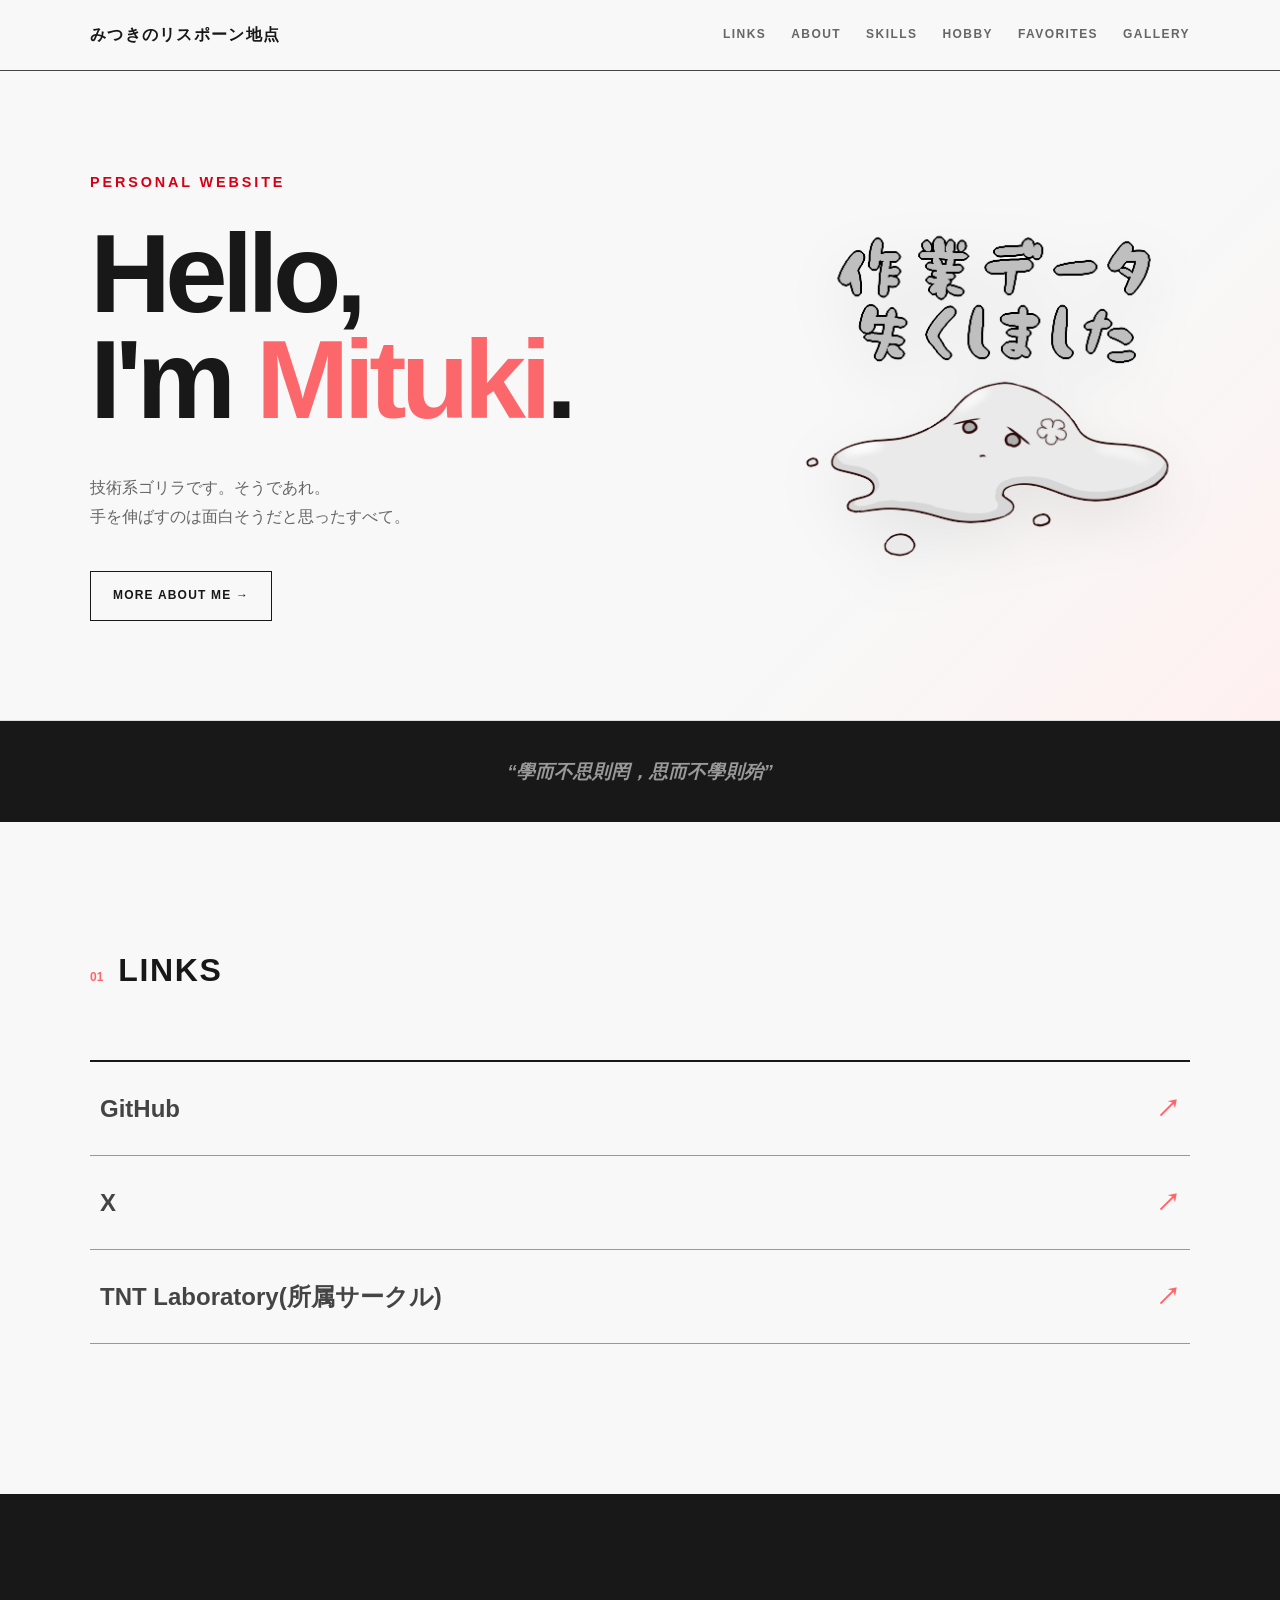
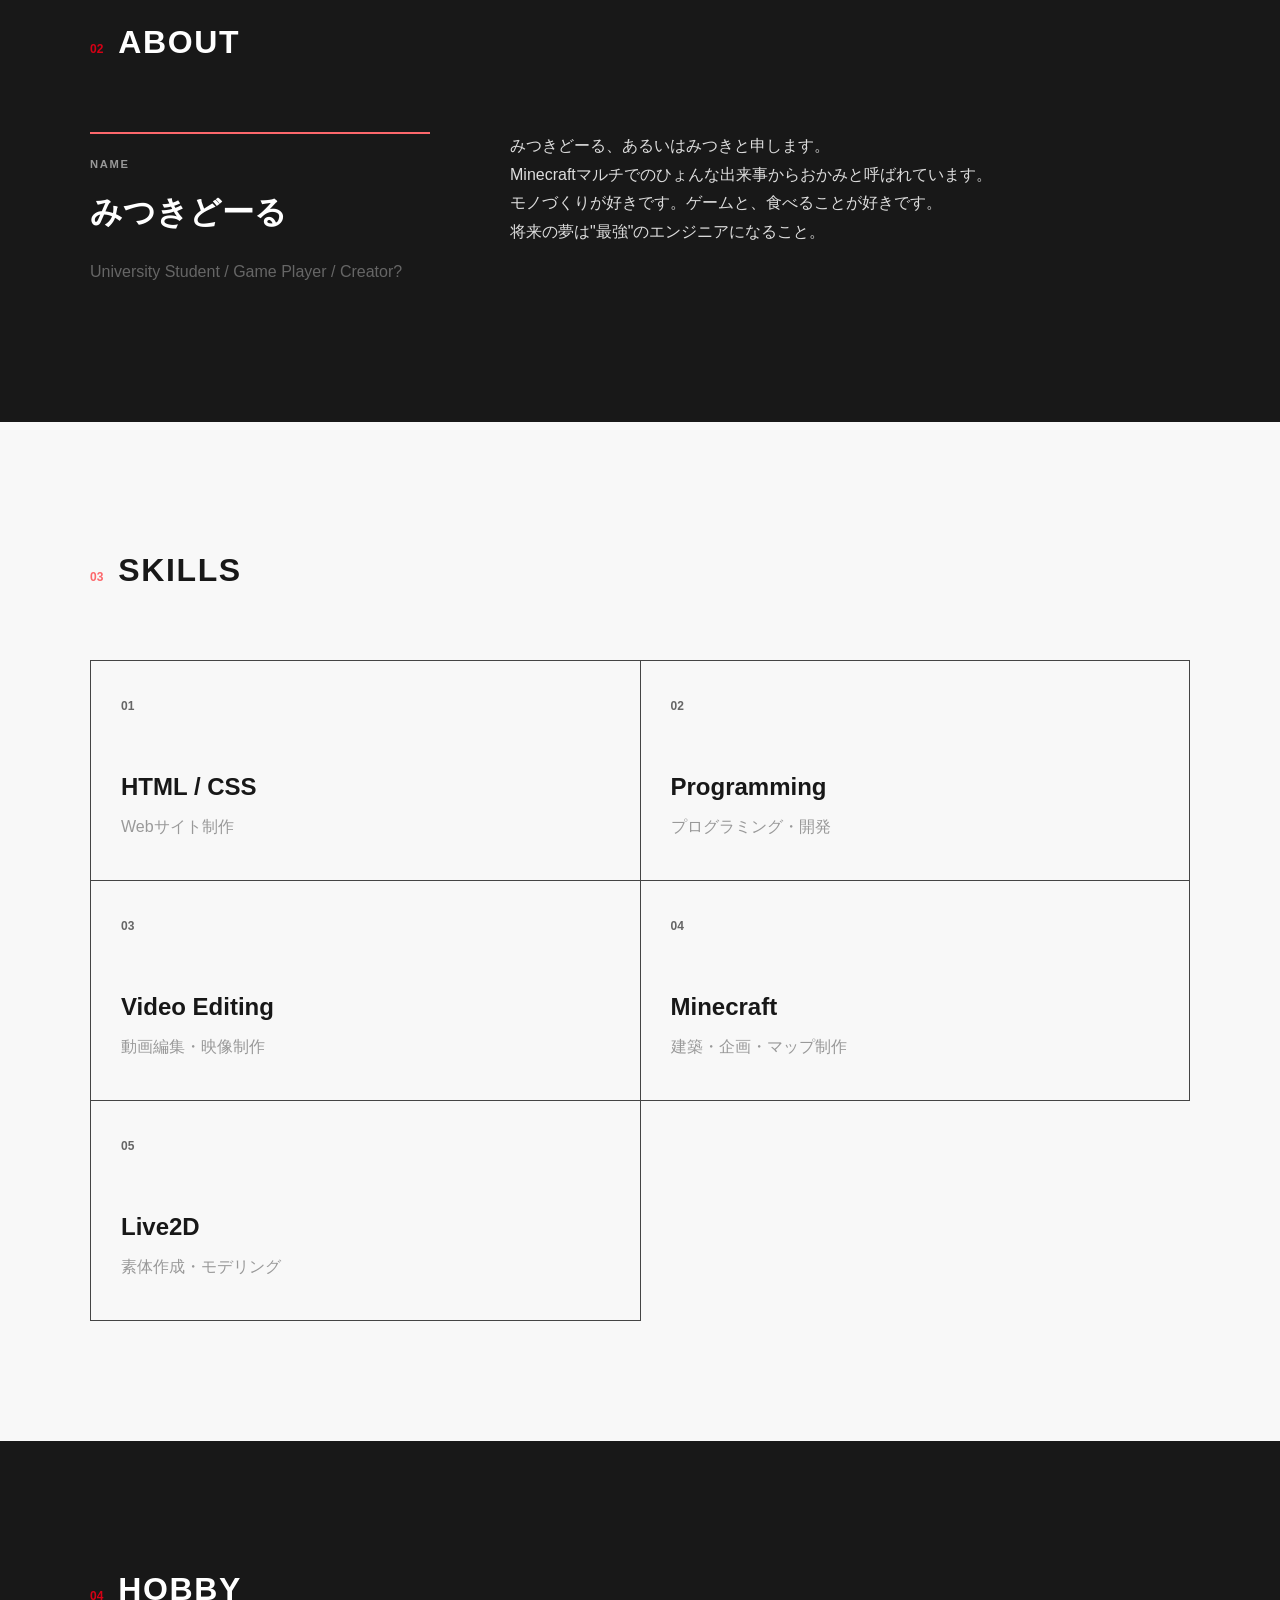
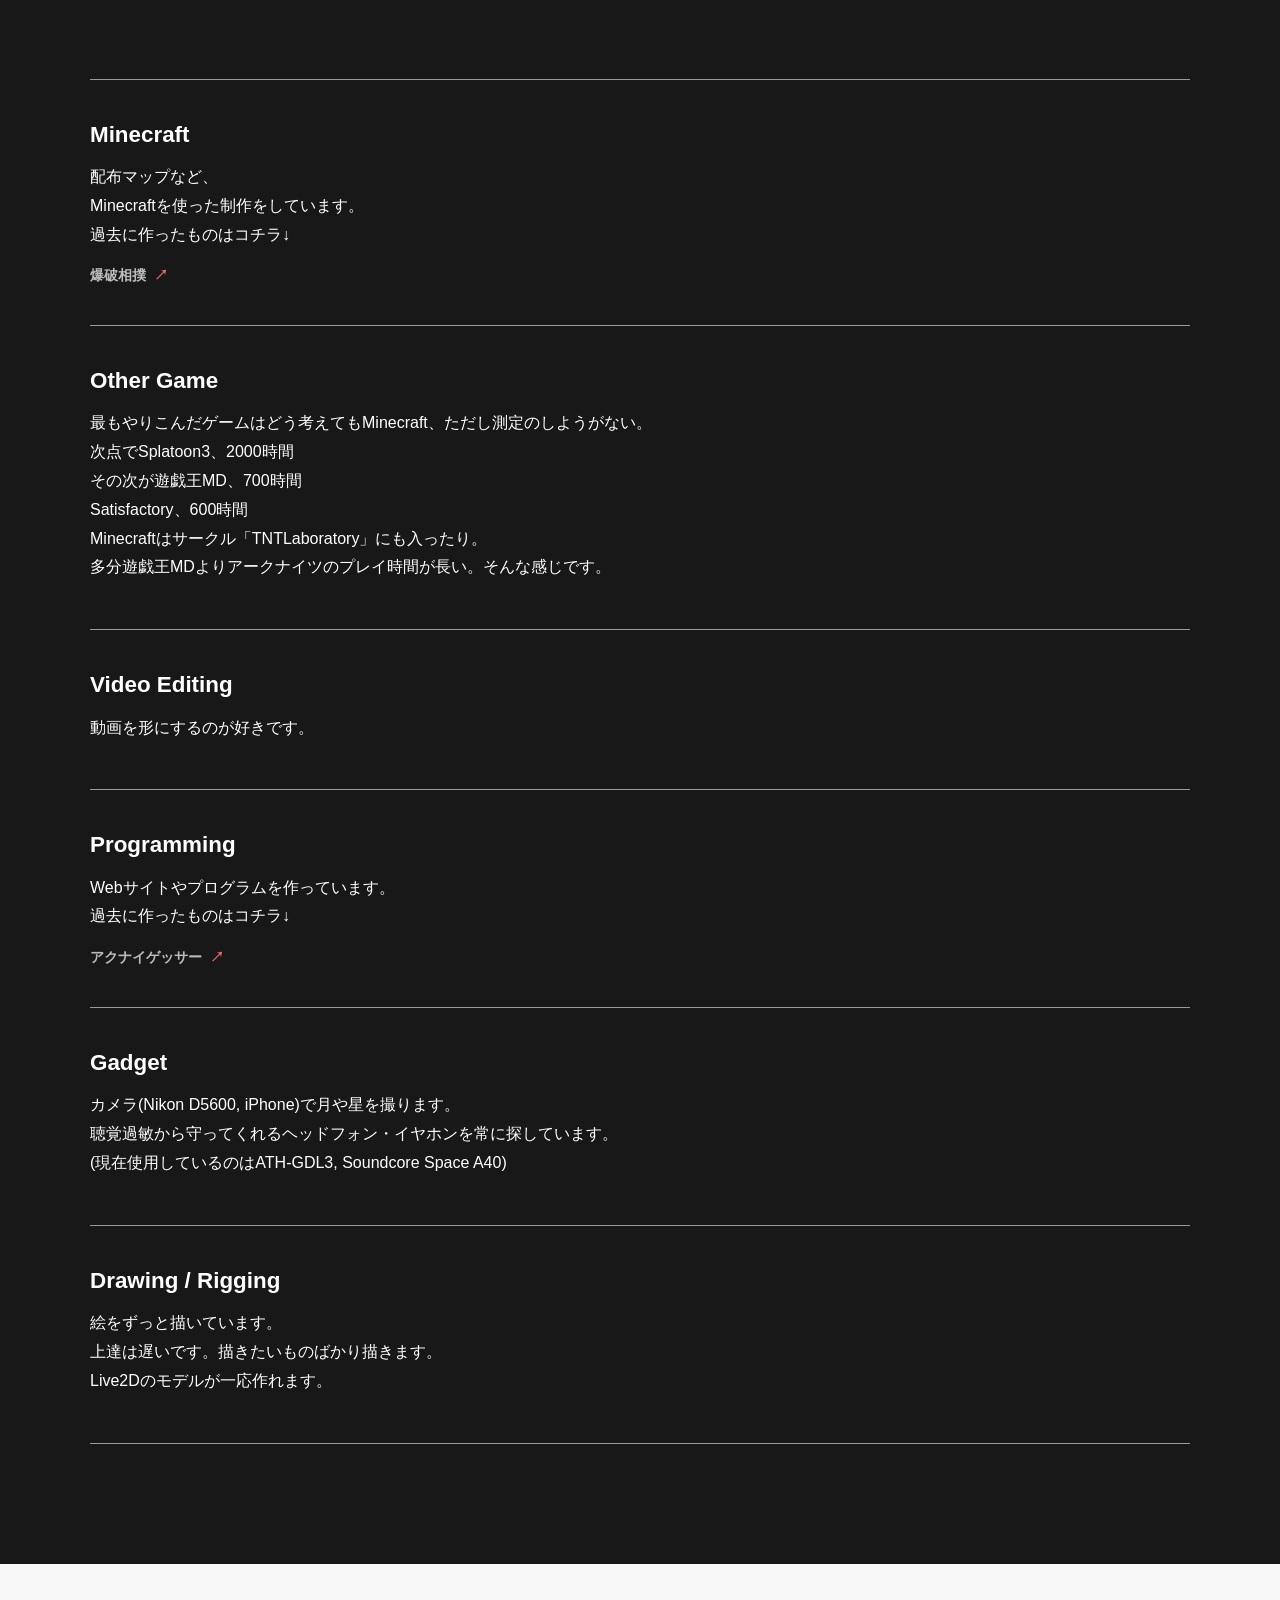
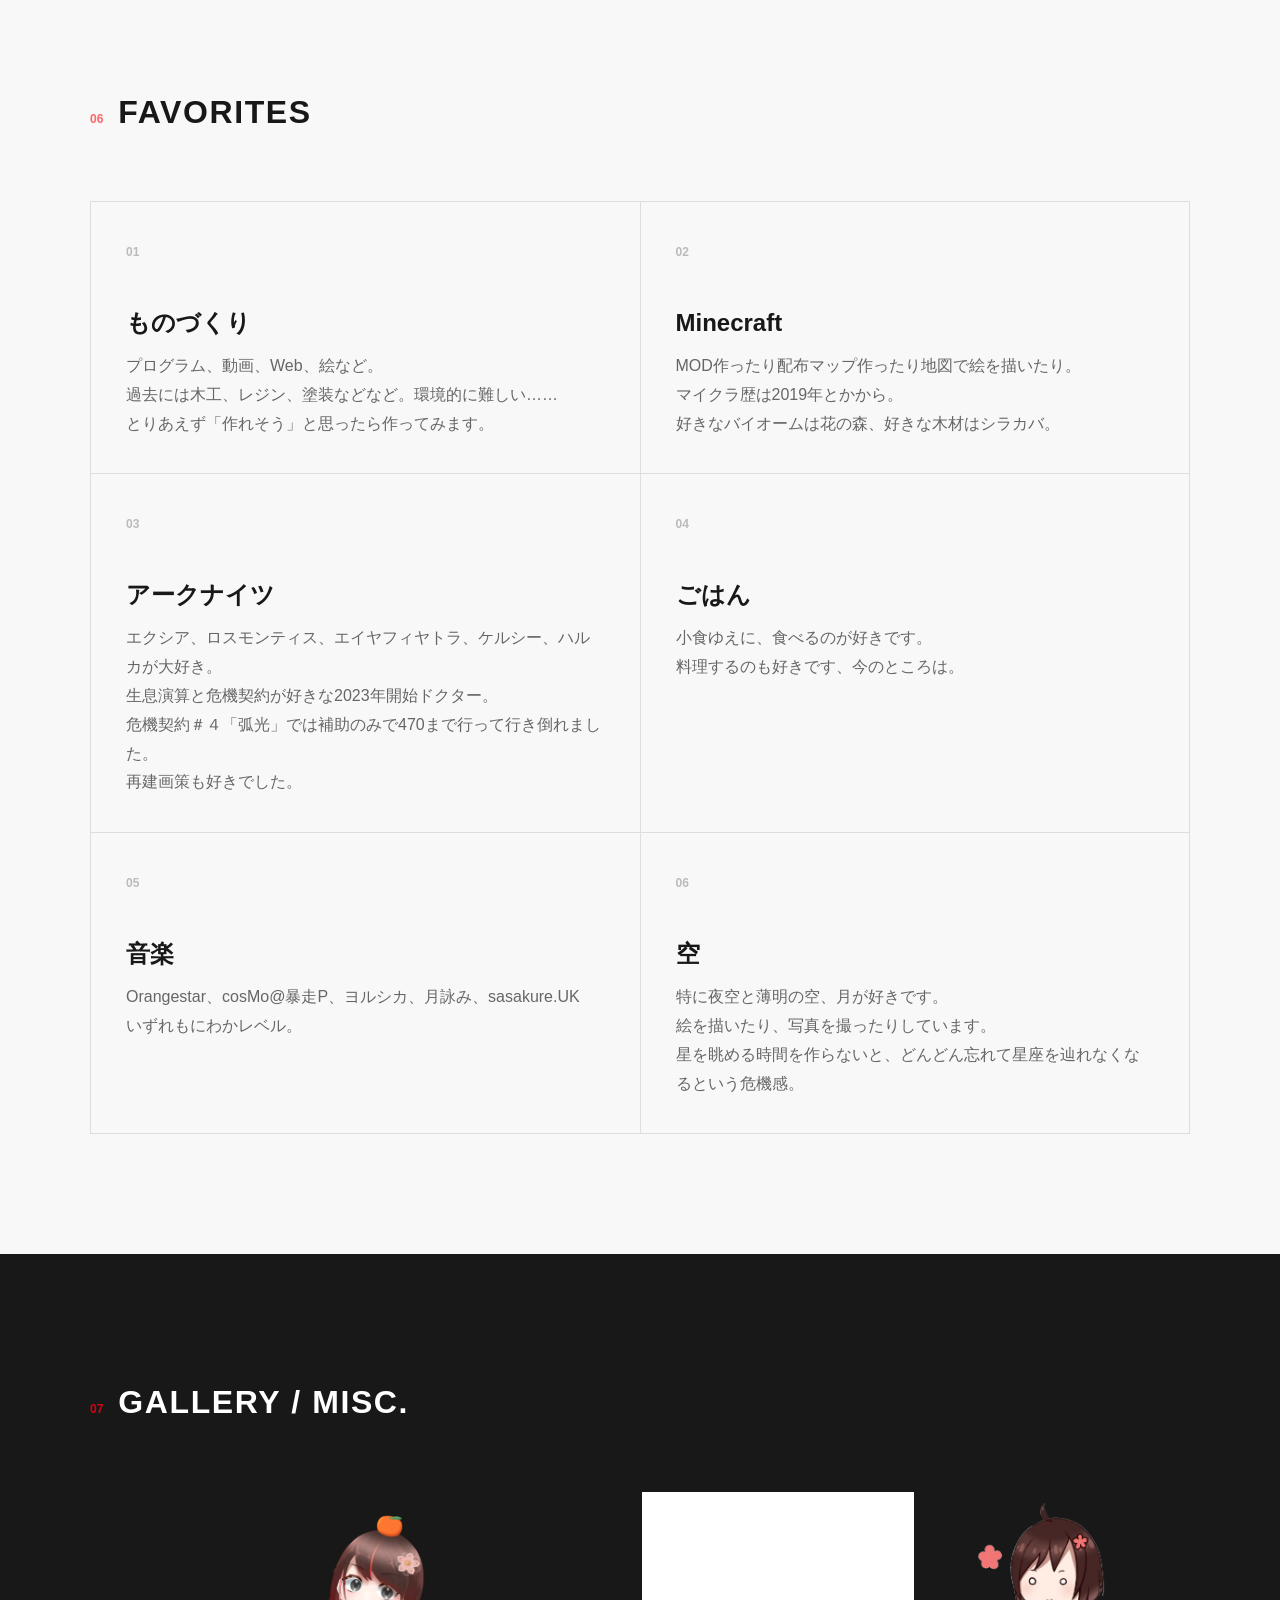
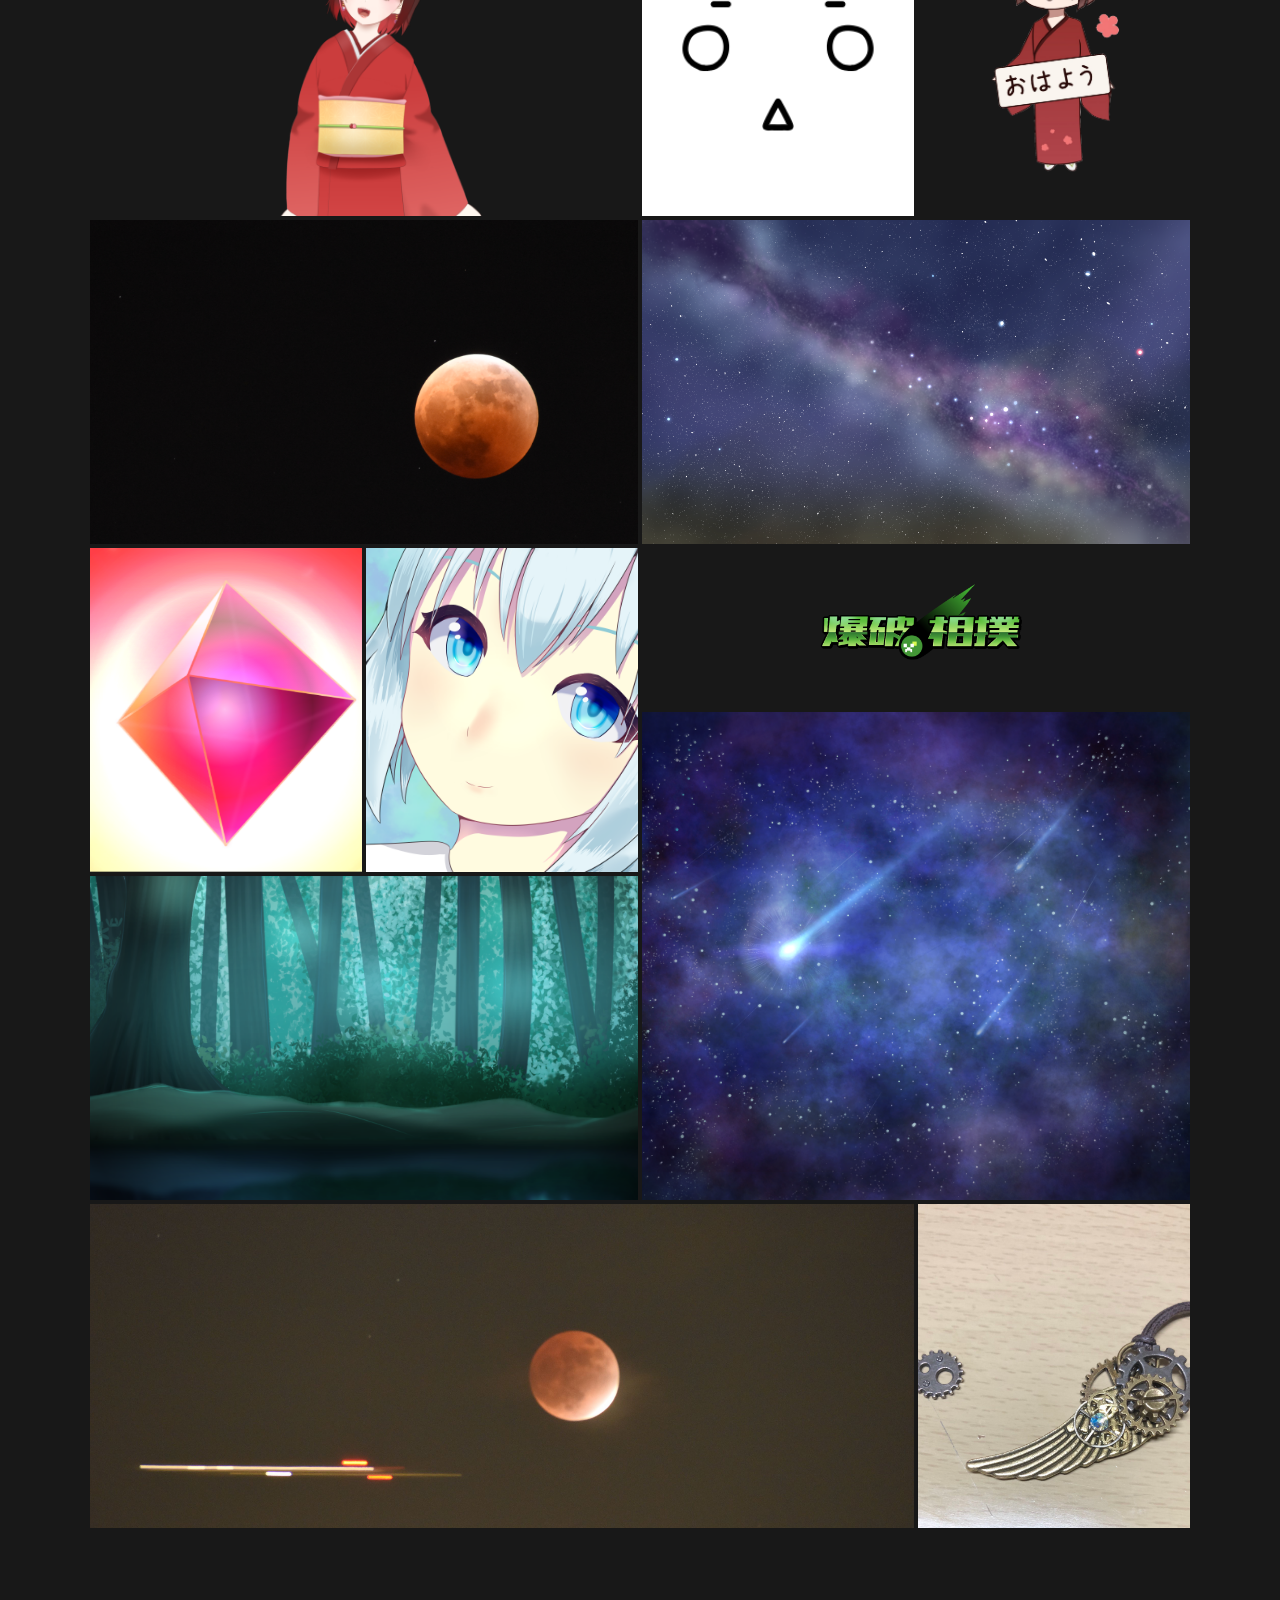
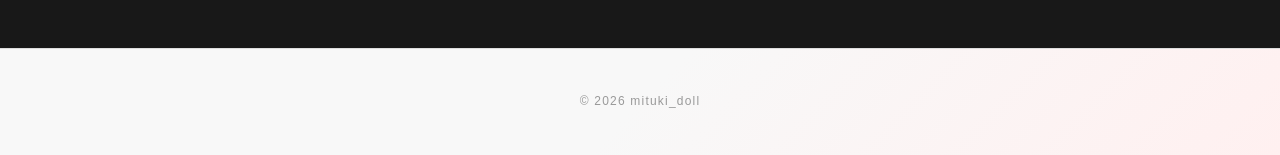
==== index.html @ bffcacd9 "學而不思則罔" ====
<!DOCTYPE html>
<html lang="ja">
<head>
    <meta charset="UTF-8">
    <meta name="viewport" content="width=device-width, initial-scale=1.0">
    <title>みつきどーる | Personal Site</title>

    <link rel="stylesheet" href="common.css">
    <script src="script.js" defer></script>
</head>

<body>

    <header class="header">
        <div class="header-inner">
            <a href="index.html" class="logo">みつきのリスポーン地点</a>

            <nav>
                <a href="#links">LINKS</a>
                <a href="#about">ABOUT</a>
                <a href="#skills">SKILLS</a>
                <a href="#hobby">HOBBY</a>
                <a href="#favorites">FAVORITES</a>
                <a href="#gallery">GALLERY</a>
                
            </nav>
        </div>
    </header>

    <main>

        <!-- Hero -->
        <section class="hero">
            <div class="hero-inner">
        
                <div class="hero-text">
                    <p class="hero-label">PERSONAL WEBSITE</p>
        
                    <h1>
                        Hello,<br>
                        I'm <span id="heroTitle">Mituki</span>.
                    </h1>
        
                    <p class="hero-description">
                        技術系ゴリラです。そうであれ。<br>
                        手を伸ばすのは面白そうだと思ったすべて。
                    </p>
        
                    <a href="#about" class="more-button">
                        MORE ABOUT ME →
                    </a>
                </div>
        
                <div class="hero-icon">
                    <img src="icon.png" alt="Mitukiのアイコン">
                </div>
        
            </div>
        </section>

        <section id="sentence" class="sentence-section dark-section">
            <div class="alice">
                <h3>“學而不思則罔，思而不學則殆”</h3>
            </div>
        </section>


        <!-- Links -->
        <section id="links" class="links-section">
            <div class="section-title">
                <span>01</span>
                <h2>LINKS</h2>
            </div>

            <div class="links">

                <a href="https://github.com/mitukidoll" class="link" target="_blank" rel="noopener noreferrer">
                    <span>GitHub</span>
                    <span>↗</span>
                </a>

                <a href="https://x.com/c_w_doll" class="link" target="_blank" rel="noopener noreferrer">
                    <span>X</span>
                    <span>↗</span>
                </a>

                <a href="https://tntlaboratory.net" class="link" target="_blank" rel="noopener noreferrer">
                    <span>TNT Laboratory(所属サークル)</span>
                    <span>↗</span>
                </a>

            </div>

        </section>
        

        <!-- About -->
        <section id="about" class="about-section dark-section">

            <div class="section-title">
                <span>02</span>
                <h2>ABOUT</h2>
            </div>

            <div class="about-grid">

                <div class="about-name">
                    <p class="small-label">NAME</p>
                    <h3>みつきどーる</h3>
                    <p>University Student / Game Player / Creator?</p>
                </div>

                <div class="about-text">
                    <p>
                        みつきどーる、あるいはみつきと申します。<br>
                        Minecraftマルチでのひょんな出来事からおかみと呼ばれています。<br>
                        モノづくりが好きです。ゲームと、食べることが好きです。<br>
                        将来の夢は"最強"のエンジニアになること。
                    </p>
                </div>

            </div>

        </section>

        <!-- Skills -->
        <section id="skills" class="skills-section section">

            <div class="section-title">
                <span>03</span>
                <h2>SKILLS</h2>
            </div>

            <div class="skill-grid">

                <div class="skill">
                    <span>01</span>
                    <h3>HTML / CSS</h3>
                    <p>Webサイト制作</p>
                </div>

                <div class="skill">
                    <span>02</span>
                    <h3>Programming</h3>
                    <p>プログラミング・開発</p>
                </div>

                <div class="skill">
                    <span>03</span>
                    <h3>Video Editing</h3>
                    <p>動画編集・映像制作</p>
                </div>

                <div class="skill">
                    <span>04</span>
                    <h3>Minecraft</h3>
                    <p>建築・企画・マップ制作</p>
                </div>

                <div class="skill">
                    <span>05</span>
                    <h3>Live2D</h3>
                    <p>素体作成・モデリング</p>
                </div>

            </div>

        </section>

        <!-- Hobby -->
        <section id="hobby" class="hobby-section dark-section">

            <div class="section-title">
                <span>04</span>
                <h2>HOBBY</h2>
            </div>

            <div class="hobby-list">

                <article class="hobby-item">
                    <div class="hobby-card">
                        <h3>Minecraft</h3>
                        <p>
                            配布マップなど、<br>
                            Minecraftを使った制作をしています。<br>
                            過去に作ったものはコチラ↓
                        </p>
                        <a href="https://github.com/mitukidoll/bombsumo" target="_blank" rel="noopener noreferrer">爆破相撲</a>
                    </div>
                </article>

                <article class="hobby-item">
                    <div class="hobby-card">
                        <h3>Other Game</h3>
                        <p>
                            最もやりこんだゲームはどう考えてもMinecraft、ただし測定のしようがない。<br>
                            次点でSplatoon3、2000時間<br>
                            その次が遊戯王MD、700時間<br>
                            Satisfactory、600時間<br>
                            Minecraftはサークル「TNTLaboratory」にも入ったり。<br>
                            多分遊戯王MDよりアークナイツのプレイ時間が長い。そんな感じです。
                        </p>
                    </div>
                </article>

                <article class="hobby-item">
                    <div class="hobby-card">
                        <h3>Video Editing</h3>
                        <p>
                            動画を形にするのが好きです。
                        </p>
                    </div>
                </article>

                <article class="hobby-item">
                    <div class="hobby-card">
                        <h3>Programming</h3>
                        <p>
                            Webサイトやプログラムを作っています。<br>
                            過去に作ったものはコチラ↓
                        </p>
                        <a href="https://mitukidoll.github.io/arknights/guesser.html" target="_blank" rel="noopener noreferrer">アクナイゲッサー</a>
                    </div>
                </article>

                <article class="hobby-item">
                    <div class="hobby-card">
                        <h3>Gadget</h3>
                        <p>
                            カメラ(Nikon D5600, iPhone)で月や星を撮ります。<br>
                            聴覚過敏から守ってくれるヘッドフォン・イヤホンを常に探しています。<br>
                            (現在使用しているのはATH-GDL3, Soundcore Space A40)<br>
                        </p>
                    </div>
                </article>

                <article class="hobby-item">
                    <div class="hobby-card">
                        <h3>Drawing / Rigging</h3>
                        <p>
                            絵をずっと描いています。<br>
                            上達は遅いです。描きたいものばかり描きます。<br>
                            Live2Dのモデルが一応作れます。<br>
                        </p>
                    </div>
                </article>

            </div>

        </section>

        <section id="favorites" class="section">
            <div class="section-inner">
                <div class="section-title">
                    <span>06</span>
                    <h2>FAVORITES</h2>
                </div>

                <div class="favorites-grid">
                    <article class="favorite-item">
                        <span class="favorite-number">01</span>
                        <h3>ものづくり</h3>
                        <p>
                            プログラム、動画、Web、絵など。<br>
                            過去には木工、レジン、塗装などなど。環境的に難しい……<br>
                            とりあえず「作れそう」と思ったら作ってみます。
                        </p>
                    </article>

                    <article class="favorite-item">
                        <span class="favorite-number">02</span>
                        <h3>Minecraft</h3>
                        <p>
                            MOD作ったり配布マップ作ったり地図で絵を描いたり。<br>
                            マイクラ歴は2019年とかから。<br>
                            好きなバイオームは花の森、好きな木材はシラカバ。
                        </p>
                    </article>

                    <article class="favorite-item">
                        <span class="favorite-number">03</span>
                        <h3>アークナイツ</h3>
                        <p>
                            エクシア、ロスモンティス、エイヤフィヤトラ、ケルシー、ハルカが大好き。<br>
                            生息演算と危機契約が好きな2023年開始ドクター。<br>
                            危機契約＃４「弧光」では補助のみで470まで行って行き倒れました。<br>
                            再建画策も好きでした。                            
                        </p>
                    </article>

                    <article class="favorite-item">
                        <span class="favorite-number">04</span>
                        <h3>ごはん</h3>
                        <p>
                            小食ゆえに、食べるのが好きです。<br>
                            料理するのも好きです、今のところは。
                        </p>
                    </article>
                    <article class="favorite-item">
                        <span class="favorite-number">05</span>
                        <h3>音楽</h3>
                        <p>
                            Orangestar、cosMo@暴走P、ヨルシカ、月詠み、sasakure.UK<br>
                            いずれもにわかレベル。
                        </p>
                    </article>
                    <article class="favorite-item">
                        <span class="favorite-number">06</span>
                        <h3>空</h3>
                        <p>
                            特に夜空と薄明の空、月が好きです。<br>
                            絵を描いたり、写真を撮ったりしています。<br>
                            星を眺める時間を作らないと、どんどん忘れて星座を辿れなくなるという危機感。
                        </p>
                    </article>
                </div>
            </div>
        </section>

<section id="gallery" class="gallery-section dark-section">
    <div class="section-inner">

        <div class="section-title">
            <span>07</span>
            <h2>GALLERY / MISC.</h2>
        </div>

        <div class="gallery-grid">
            <!-- 1 : 1-1 / 1-2 切り替え -->
            <div class="gallery-item gallery-01 gallery-transparent gallery-slideshow">
                <img src="images/1-1.png" alt="" class="gallery-slide active">
                <img src="images/1-2.png" alt="" class="gallery-slide">
                    <div class="gallery-caption">
                        <h3>おかみ</h3>
                        <p>Live2D製の我が肉体。</p>
                    </div>
            </div>

            <!-- 2 -->
            <div class="gallery-item gallery-02 gallery-transparent">
                <img src="images/2.png" alt="">
                <div class="gallery-caption">
                        <h3>ぽかみ</h3>
                        <p>かわいい顔。</p>
                </div>
            </div>

            <!-- 10 -->
            <div class="gallery-item gallery-10 gallery-transparent">
                <img src="images/10.png" alt="">
                <div class="gallery-caption">
                        <h3>おはよおかみ</h3>
                        <p>小さくてかわいいものが好き。</p>
                </div>
            </div>

            <!-- 3 -->
            <div class="gallery-item gallery-03">
                <img src="images/3.png" alt="">
                <div class="gallery-caption">
                        <h3>2022/11/8</h3>
                        <p>月蝕の写真。</p>
                </div>
            </div>


            <!-- 4 -->
            <div class="gallery-item gallery-04">
                <img src="images/4.png" alt="">
                <div class="gallery-caption">
                        <h3>宇宙1</h3>
                        <p>空を描いたシリーズその1。唯一のクリスタ使用作品。</p>
                </div>
            </div>

            <!-- 5 -->
            <div class="gallery-item gallery-05">
                <img src="images/5.png" alt="">
                <div class="gallery-caption">
                        <h3>……ミエル</h3>
                        <p>きらきらした無機物を描いてみようと思って</p>
                </div>
            </div>

            <!-- 6 -->
            <div class="gallery-item gallery-06">
                <img src="images/6.png" alt="">
                <div class="gallery-caption">
                        <h3>朝顔</h3>
                        <p>透き通るような青色を目指して</p>
                </div>
            </div>

            <!-- 7 : ロゴ -->
            <div class="gallery-item gallery-07 gallery-transparent">
                <img src="images/7.png" alt="">
                <div class="gallery-caption">
                        <h3>爆破相撲ロゴ</h3>
                        <p>配布マップのロゴ</p>
                </div>
            </div>

            <!-- 8 -->
            <div class="gallery-item gallery-08">
                <img src="images/8.png" alt="">
                <div class="gallery-caption">
                        <h3>宇宙2</h3>
                        <p>空を描いたシリーズその2</p>
                </div>
            </div>

            <!-- 9 -->
            <div class="gallery-item gallery-09">
                <img src="images/9.png" alt="">
                <div class="gallery-caption">
                        <h3>静謐</h3>
                        <p>昔課題で描いたもの。</p>
                </div>
            </div>

            <!-- 11 -->
            <div class="gallery-item gallery-11">
                <img src="images/11.png" alt="">
                <div class="gallery-caption">
                        <h3>2021/11/19</h3>
                        <p>月蝕の長時間露光に飛行機が滑り込んだもの。</p>
                </div>
            </div>

            <!-- 12 -->
            <div class="gallery-item gallery-12">
                <img src="images/12.png" alt="">
                <div class="gallery-caption">
                        <h3>羽のアクセサリー</h3>
                        <p>レジンで作ったもの。</p>
                </div>
            </div>

        </div>
    </div>
</section>


    </main>

    <footer>
        <p>© 2026 mituki_doll</p>
    </footer>

</body>
</html>
---- common.css ----
/* =========================
   Colors
========================= */
:root {
    --color-bg: #f8f8f8;
    --color-text: #181818;
    --color-white: #ffffff;

    --color-primary: #FC676B;
    --color-primary-dark: #D50015;
    --color-primary-light: #fff0f0;

    --color-gray: #666;
    --color-gray-light: #999;
    --color-gray-skylight: #bbb;

    --color-border: #ddd;
    --color-border-dark: #444;
}
/* =========================
   Base
========================= */

* {
    box-sizing: border-box;
}

html {
    scroll-behavior: smooth;
}

body {
    margin: 0;

    background: var(--color-bg);
    color: var(--color-text);

    font-family:
        -apple-system,
        BlinkMacSystemFont,
        "Segoe UI",
        "Noto Sans JP",
        sans-serif;

    line-height: 1.8;
}


/* =========================
   Header
========================= */

.header {
    position: sticky;
    top: 0;
    z-index: 100;

    background: rgba(248, 248, 248, 0.92);
    border-bottom: 1px solid var(--color-border-dark);

    backdrop-filter: blur(10px);
}

.header-inner {
    width: min(1100px, calc(100% - 40px));
    height: 70px;

    margin: 0 auto;

    display: flex;
    align-items: center;
    justify-content: space-between;
}

.logo {
    color: var(--color-text);

    font-size: 1rem;
    font-weight: 800;

    letter-spacing: 0.08em;
    text-decoration: none;
}

.logo:hover {
    color: var(--color-primary);
}

nav {
    display: flex;
    gap: 25px;
}

nav a {
    position: relative;

    color: var(--color-gray);

    font-size: 0.75rem;
    font-weight: 700;

    letter-spacing: 0.12em;
    text-decoration: none;

    transition: color 0.2s;
}

nav a::after {
    content: "";

    position: absolute;
    left: 0;
    bottom: -6px;

    width: 0;
    height: 2px;

    background: var(--color-primary);

    transition: width 0.2s;
}

nav a:hover {
    color: var(--color-primary-dark);
}

nav a:hover::after {
    width: 100%;
}
/* =========================
   Gritch
========================= */

#heroTitle {
    position: relative;
    display: inline-block;
    white-space: nowrap;
}

/* RGBグリッチ */
#heroTitle.glitch {
    animation:
        rgb-shift 0.08s steps(2, end) infinite,
        glitch-jump 0.13s steps(2, end) infinite;
}

/* 赤・緑の色ズレ */
@keyframes rgb-shift {
    0% {
        text-shadow:
            -4px 0 rgba(255, 0, 0, 0.9),
             4px 0 rgba(0, 255, 0, 0.9);
        transform: translateX(0);
    }

    25% {
        text-shadow:
             6px 0 rgba(255, 0, 0, 0.9),
            -5px 0 rgba(0, 255, 0, 0.9);
        transform: translateX(-2px);
    }

    50% {
        text-shadow:
            -7px 0 rgba(255, 0, 0, 0.9),
             3px 0 rgba(0, 255, 0, 0.9);
        transform: translateX(2px);
    }

    75% {
        text-shadow:
             3px 0 rgba(255, 0, 0, 0.9),
            -7px 0 rgba(0, 255, 0, 0.9);
        transform: translateX(-1px);
    }

    100% {
        text-shadow:
            -4px 0 rgba(255, 0, 0, 0.9),
             4px 0 rgba(0, 255, 0, 0.9);
        transform: translateX(0);
    }
}

/* 文字の横方向のズレ */
@keyframes glitch-jump {
    0% {
        clip-path: inset(0 0 0 0);
    }

    20% {
        clip-path: inset(5% 0 10% 0);
    }

    40% {
        clip-path: inset(0 0 5% 0);
    }

    60% {
        clip-path: inset(8% 0 4% 0);
    }

    80% {
        clip-path: inset(3% 0 8% 0);
    }

    100% {
        clip-path: inset(0 0 0 0);
    }
}
/* =========================
   Hero
========================= */

.hero {
    min-height: 650px;

    display: flex;
    align-items: center;

    border-bottom: 1px solid var(--color-border);
    background:
        linear-gradient(
            135deg,
            var(--color-bg) 0%,
            var(--color-bg) 70%,
            var(--color-primary-light) 100%
        );
}

.hero-inner {
    width: min(1100px, calc(100% - 40px));
    margin: 0 auto;

    display: grid;
    grid-template-columns: minmax(0, 1.25fr) minmax(320px, 0.75fr);
    gap: 50px;

    align-items: center;
}

.hero-text {
    min-width: 0;
}

.hero-label {
    margin: 0 0 25px;

    color: var(--color-primary-dark);

    font-size: 0.9rem;
    font-weight: 800;

    letter-spacing: 0.2em;
}

.hero h1 {
    margin: 0;

    font-size: clamp(3.5rem, 9vw, 7rem);
    line-height: 0.95;
    letter-spacing: -0.05em;
}

.hero h1 span {
    color: var(--color-primary);
}

.hero h2 {
    margin: 15px 0 0;

    color: var(--color-gray);

    font-size: 1.4rem;
    font-weight: 500;

    letter-spacing: 0.08em;
}

.hero-description {
    margin: 40px 0;

    color: var(--color-gray);

    font-size: 1rem;
}

.more-button {
    display: inline-block;

    padding: 13px 22px;

    border: 1px solid var(--color-text);

    color: var(--color-text);

    font-size: 0.75rem;
    font-weight: 800;

    letter-spacing: 0.1em;
    text-decoration: none;

    transition:
        background 0.2s,
        color 0.2s,
        border-color 0.2s;
}

.more-button:hover {
    background: var(--color-primary);
    border-color: var(--color-primary);
    color: var(--color-white);
}

/* =========================
   Hero Icon
========================= */

.hero-icon {
    display: flex;
    align-items: center;
    justify-content: center;

    min-width: 0;
}

.hero-icon img {
    display: block;

    width: min(100%, 480px);
    height: auto;

    object-fit: contain;

    /* ほんの少しだけアクセント */
    filter: drop-shadow(0 20px 30px rgba(0, 0, 0, 0.08));
}


/* =========================
   Hero Mobile
========================= */

@media (max-width: 700px) {

    .hero {
        min-height: auto;

        padding: 80px 0;
    }

    .hero-inner {
        grid-template-columns: 1fr;
        gap: 60px;
    }

    .hero h1 {
        font-size: 4rem;
    }

    .hero-icon {
        order: -1;
    }

    .hero-icon img {
        width: min(70vw, 320px);
    }

}

/* =========================
   Section
========================= */

.section {
    width: min(1100px, calc(100% - 40px));

    margin: 0 auto;
    padding: 120px 0;
}

.section-title {
    display: flex;
    align-items: baseline;
    gap: 15px;

    margin-bottom: 60px;
}

.section-title span {
    color: var(--color-primary);

    font-size: 0.75rem;
    font-weight: 800;
}

.section-title h2 {
    margin: 0;

    font-size: 2rem;
    letter-spacing: 0.05em;
}

.dark-section {
    padding:
        120px
        max(20px, calc((100% - 1100px) / 2));

    background: var(--color-text);
    color: var(--color-white);
}

.dark-section .section-title span {
    color: var(--color-primary-dark);
}

.dark-section .section-title h2 {
    color: var(--color-white);
}

/* =========================
   sentence
========================= */
.sentence-section{
    padding: 15px max(20px, calc((100% - 1100px) / 2));
}


.alice{
    align-items: center;
}

.alice h2{
    text-align: center;
    color: var(--color-gray);
    font-style: italic;
}

.alice h3{
    text-align: center;
    color: var(--color-gray-light);
    font-style: italic;
}

/* =========================
   About
========================= */

.about-grid {
    display: grid;
    grid-template-columns: minmax(0, 1fr) minmax(0, 2fr);
    gap: 80px;
}

.about-name {
    border-top: 2px solid var(--color-primary);
    padding-top: 20px;
}

.small-label {
    margin: 0;

    color: var(--color-gray-light);

    font-size: 0.7rem;
    font-weight: 800;
    letter-spacing: 0.15em;
}

.about-name h3 {
    margin: 10px 0 0;

    font-size: 2rem;
}

.about-name p:last-child {
    color: var(--color-gray);
}

.about-text {
    color: var(--color-border);
}

.about-text p {
    margin-top: 0;
    margin-bottom: 25px;
}


/* =========================
   Skills
========================= */

.skill-grid {
    display: grid;

    grid-template-columns:
        minmax(0, 1fr)
        minmax(0, 1fr);

    width: 100%;

    border-top: 1px solid var(--color-border-dark);
    border-left: 1px solid var(--color-border-dark);
}

.skill {
    min-width: 0;
    min-height: 220px;

    padding: 30px;

    border-right: 1px solid var(--color-border-dark);
    border-bottom: 1px solid var(--color-border-dark);

    overflow-wrap: break-word;

    transition:
        background 0.2s,
        border-color 0.2s;
}

.skill:hover {
    background: var(--color-primary-light);
    border-color: var(--color-primary);
}

.skill span {
    color: var(--color-gray);

    font-size: 0.75rem;
    font-weight: 700;
}

.skill h3 {
    margin: 45px 0 5px;

    font-size: 1.5rem;
}

.skill p {
    margin: 0;

    color: var(--color-gray-light);
}


/* =========================
   Hobby
========================= */

.hobby-list {
    border-top: 1px solid var(--color-gray-light);
}

.hobby-item {
    display: grid;
    grid-template-columns: minmax(0, 1fr);
    gap: 30px;

    padding: 35px 0;

    border-bottom: 1px solid var(--color-gray-light);
}


.hobby-item h3 {
    margin: 0 0 8px;

    font-size: 1.4rem;
}

.hobby-item p {
    margin: 0 0 12px;

    color: var(--color-white);
}


/* =========================
   Hobby / Work Links
========================= */

.hobby-item a {
    position: relative;

    display: inline-flex;
    align-items: center;
    gap: 8px;

    color: var(--color-gray-skylight);

    font-size: 0.9rem;
    font-weight: 700;

    text-decoration: none;
}

.hobby-item a::after {
    content: "↗";

    color: var(--color-primary);

    font-size: 0.9rem;

    transition: transform 0.2s;
}

.hobby-item a:hover {
    color: var(--color-primary);
}

.hobby-item a:hover::after {
    transform: translate(3px, -3px);
}

/* =========================
   favorite
========================= */
.favorites-grid {
    display: grid;
    grid-template-columns: repeat(2, minmax(0, 1fr));
    border-top: 1px solid var(--color-border);
    border-left: 1px solid var(--color-border);
}

.favorite-item {
    min-width: 0;
    padding: 35px;
    border-right: 1px solid var(--color-border);
    border-bottom: 1px solid var(--color-border);

    transition:
        background 0.2s,
        border-color 0.2s;
}

.favorite-item:hover {
    background: var(--color-primary-light);
    border-color: var(--color-primary);
}

.favorite-number {
    color: var(--color-gray-skylight);
    font-size: 0.75rem;
    font-weight: 800;
}

.favorite-item h3 {
    margin: 35px 0 8px;
    font-size: 1.5rem;
}

.favorite-item p {
    margin: 0;
    color: var(--color-gray);
}
/* =========================
   gallery
========================= */

.gallery-grid {
    display: grid;

    grid-template-columns:
        repeat(4, minmax(0, 1fr));

    grid-auto-rows: 160px;

    gap: 4px;
}


/* =========================
   Gallery Item
========================= */

.gallery-item {
    position: relative;

    min-width: 0;
    min-height: 0;

    overflow: hidden;

    display: flex;
    align-items: center;
    justify-content: center;

    background: #222;
}

.gallery-caption {
    position: absolute;
    left: 0;
    right: 0;
    bottom: 0;

    min-height: 30%;
    padding: 20px 25px;

    background: rgba(24, 24, 24, 0.9);
    color: var(--color-white);

    transform: translateY(100%);
    transition: transform 0.3s ease;

    background: rgba(24, 24, 24, 0.82);
    backdrop-filter: blur(4px);
}

.gallery-item:hover .gallery-caption {
    transform: translateY(0);
}

.gallery-item:hover img {
    transform: scale(1.03);
    filter: brightness(0.7);
}

.gallery-caption h3 {
    margin: 0 0 5px;

    font-size: 1.1rem;
    font-weight: 700;
}

.gallery-caption p {
    margin: 0;

    color: #ccc;
    font-size: 0.8rem;
    line-height: 1.6;
    
}

.gallery-item img {
    display: block;

    width: 100%;
    height: 100%;

    object-fit: contain;

    transition:
        transform 0.4s ease,
        filter 0.4s ease;
}


/* 写真・不透明な絵 */

.gallery-item:not(.gallery-transparent) img {
    object-fit: cover;
}

.gallery-item:hover img {
    transform: scale(1.03);
}


/* 透過画像 */

.gallery-transparent {
    background: var(--color-text);
}

.gallery-transparent img {
    object-fit: contain;
}


/* =========================
   Individual Layout
========================= */

.gallery-slideshow {
    position: relative;
}

.gallery-slide {
    position: absolute;

    inset: 0;

    width: 100%;
    height: 100%;

    opacity: 0;

    transition: opacity 0.5s ease;
}

.gallery-slide.active {
    opacity: 1;
}

/* 1 */
.gallery-01 {
    grid-column: span 2;
    grid-row: span 2;
}

/* 2 */
.gallery-02 {
    grid-column: span 1;
    grid-row: span 2;

    background: var(--color-white);
}

/* 3 */
.gallery-03 {
    grid-column: span 2;
    grid-row: span 2;
}

/* 4 */
.gallery-04 {
    grid-column: span 2;
    grid-row: span 2;
}

/* 5 */
.gallery-05 {
    grid-column: span 1;
    grid-row: span 2;
}

/* 6 */
.gallery-06 {
    grid-column: span 1;
    grid-row: span 2;
}

/* 7 */
.gallery-07 {
    grid-column: span 2;
    grid-row: span 1;
}

/* 8 */
.gallery-08 {
    grid-column: span 2;
    grid-row: span 3;
}

/* 9 */
.gallery-09 {
    grid-column: span 2;
    grid-row: span 2;
}

/* 10 */
.gallery-10 {
    grid-column: span 1;
    grid-row: span 2;
}

/* 11 */
.gallery-11 {
    grid-column: span 3;
    grid-row: span 2;
}

/* 12 */
.gallery-12 {
    grid-column: span 1;
    grid-row: span 2;
}

/* =========================
   General Links
========================= */

a {
    transition: color 0.2s;
}


/* =========================
   Links Section
========================= */

.links-section {
    width: 100%;
    max-width: none;

    margin: 0;

    padding:
        120px
        max(20px, calc((100% - 1100px) / 2))
        150px;
}

.links {
    border-top: 2px solid var(--color-text);
}

.link {
    display: flex;
    justify-content: space-between;

    padding: 25px 10px;

    border-bottom: 1px solid var(--color-gray-light);

    color: var(--color-border-dark);

    font-size: 1.5rem;
    font-weight: 600;

    text-decoration: none;

    transition:
        padding 0.2s,
        background 0.2s,
        color 0.2s;
}

.link:hover {
    padding-left: 20px;
    padding-right: 20px;

    background: var(--color-primary-light);

    color: var(--color-primary-dark);
}

.link span:last-child {
    color: var(--color-primary);

    transition: transform 0.2s;
}

.link:hover span:last-child {
    transform: translate(3px, -3px);
}



/* =========================
   Footer
========================= */

footer {
    padding: 30px;

    border-top: 1px solid var(--color-border);

    color: var(--color-gray-light);

    font-size: 0.75rem;
    text-align: center;

    letter-spacing: 0.1em;
    background:
    linear-gradient(
        135deg,
        var(--color-bg) 0%,
        var(--color-bg) 50%,
        var(--color-primary-light) 100%
    );
}


/* =========================
   Mobile
========================= */

@media (max-width: 700px) {

    .header-inner {
        height: 60px;
    }

    nav {
        gap: 12px;
    }

    nav a {
        font-size: 0.65rem;
    }


    .hero {
        min-height: 550px;
    }

    .hero h1 {
        font-size: 4rem;
    }


    .section {
        padding: 80px 0;
    }


    .about-grid {
        grid-template-columns: 1fr;
        gap: 40px;
    }


    /* =========================
            Section Theme
    ========================= */

    .dark-section {
        background: var(--color-text);
        color: var(--color-white);
    }

    .dark-section .section-title span {
        color: var(--color-primary);
    }

    .dark-section .section-title h2 {
        color: var(--color-white);
    }

    .skill-grid {
        grid-template-columns: 1fr;
    }

    .skill {
        min-height: auto;
    }

    .favorites-grid {
        grid-template-columns: 1fr;
    }

    .gallery-grid {
        grid-template-columns: repeat(2, minmax(0, 1fr));
    }


    .hobby-item {
        grid-template-columns: minmax(0, 1fr);
        gap: 15px;
    }


    .links-section {
        padding-bottom: 100px;
    }

}
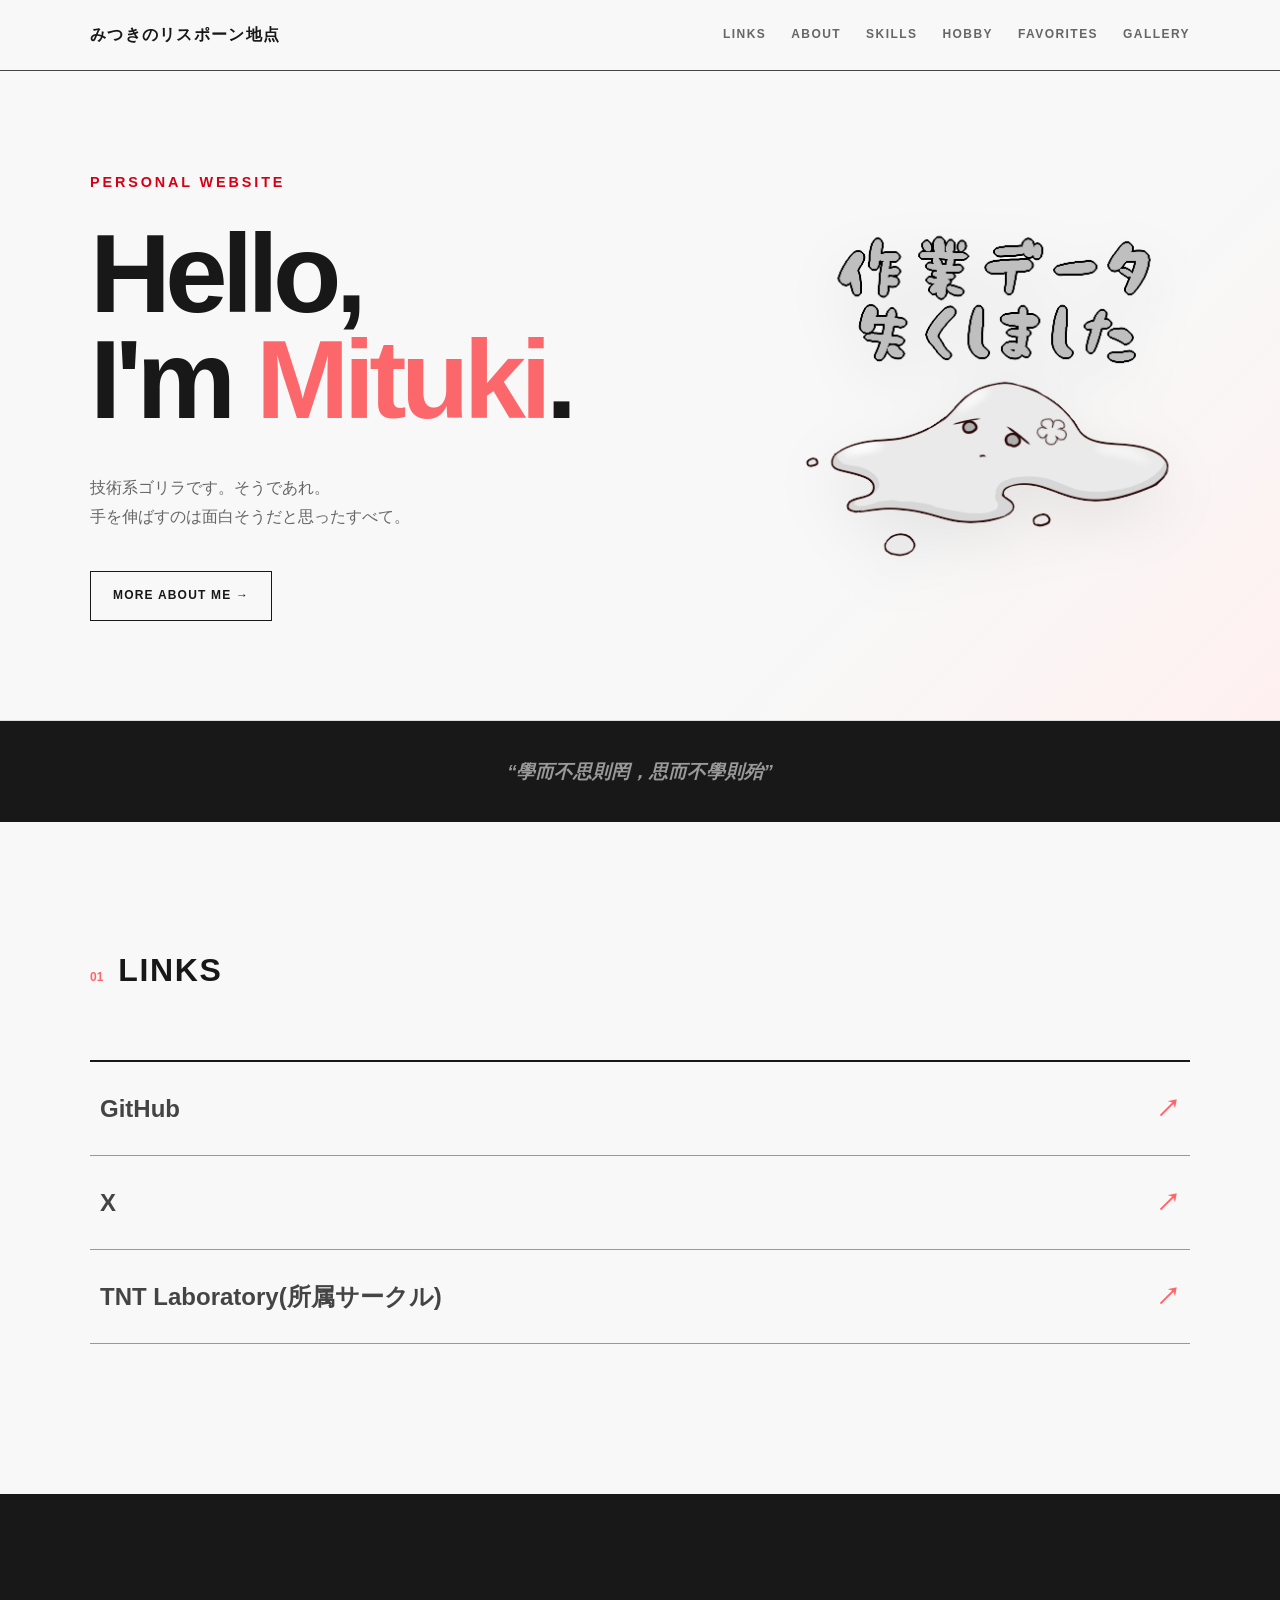
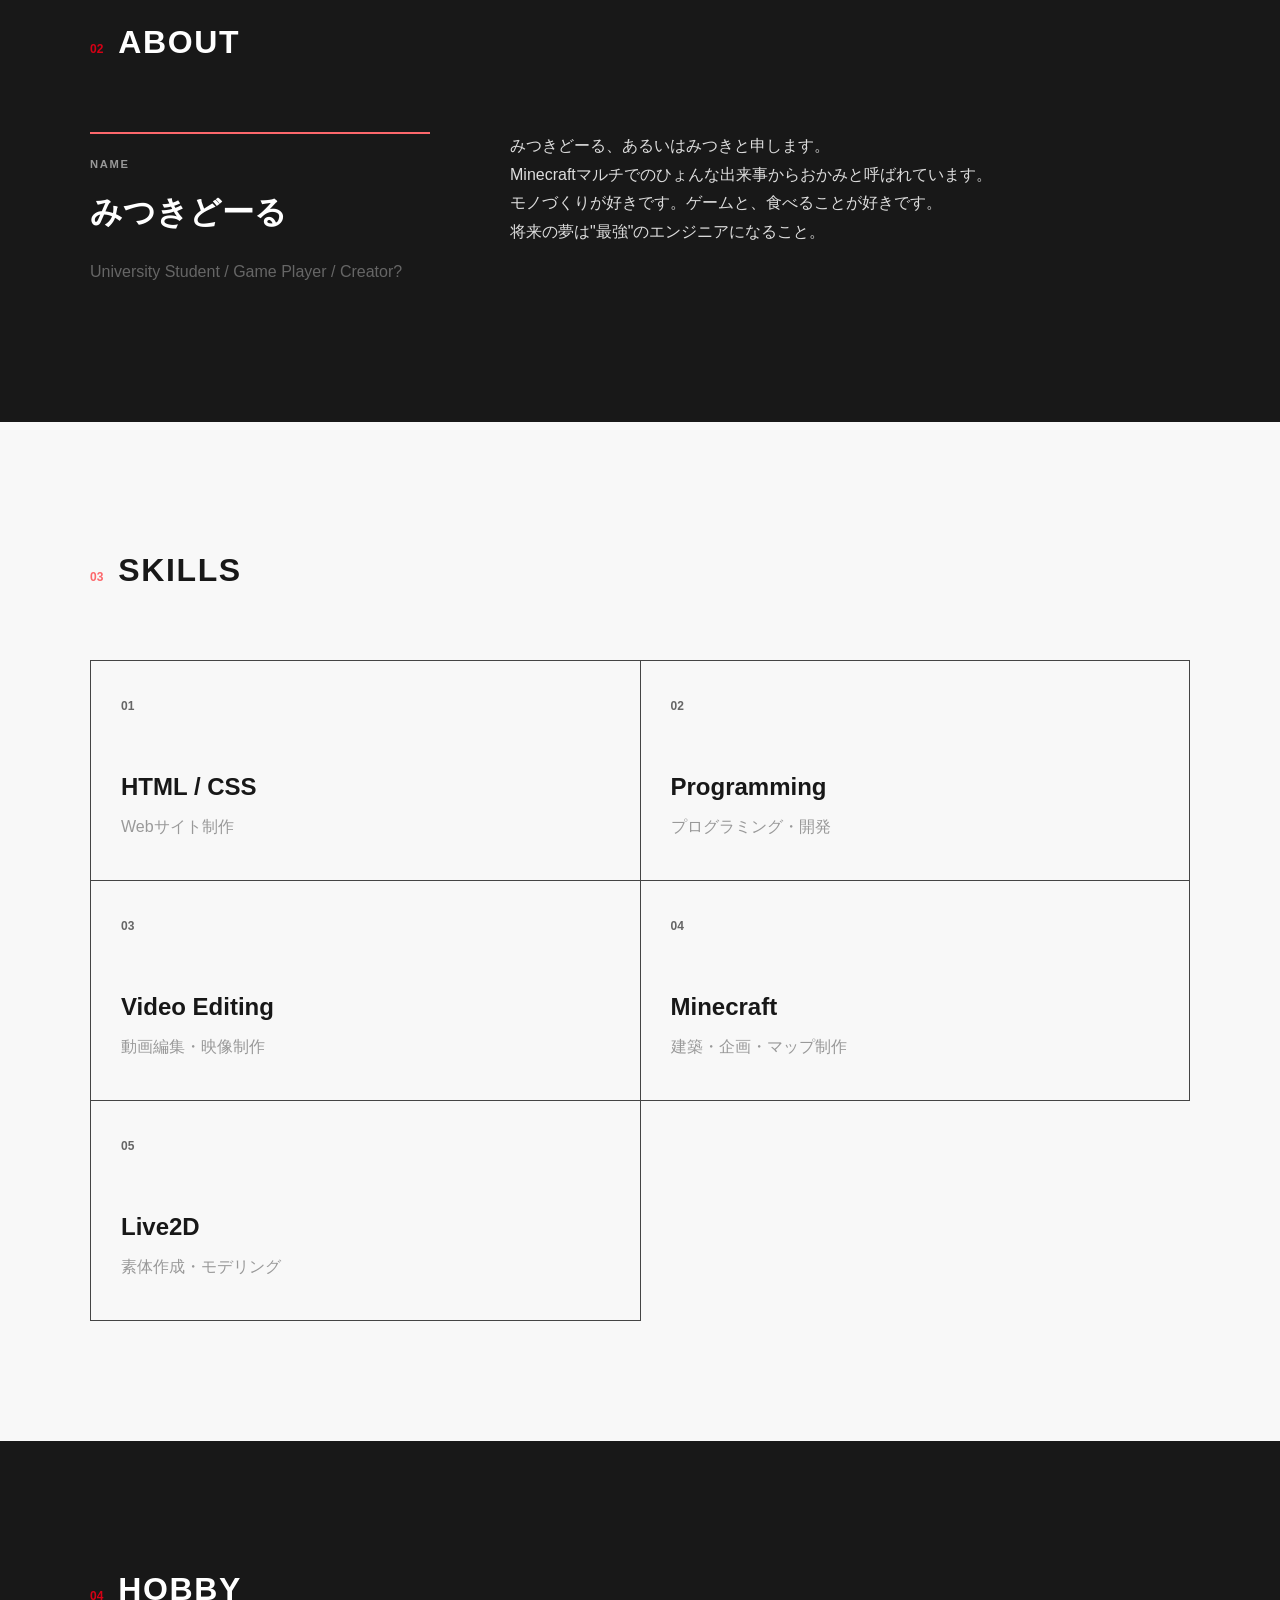
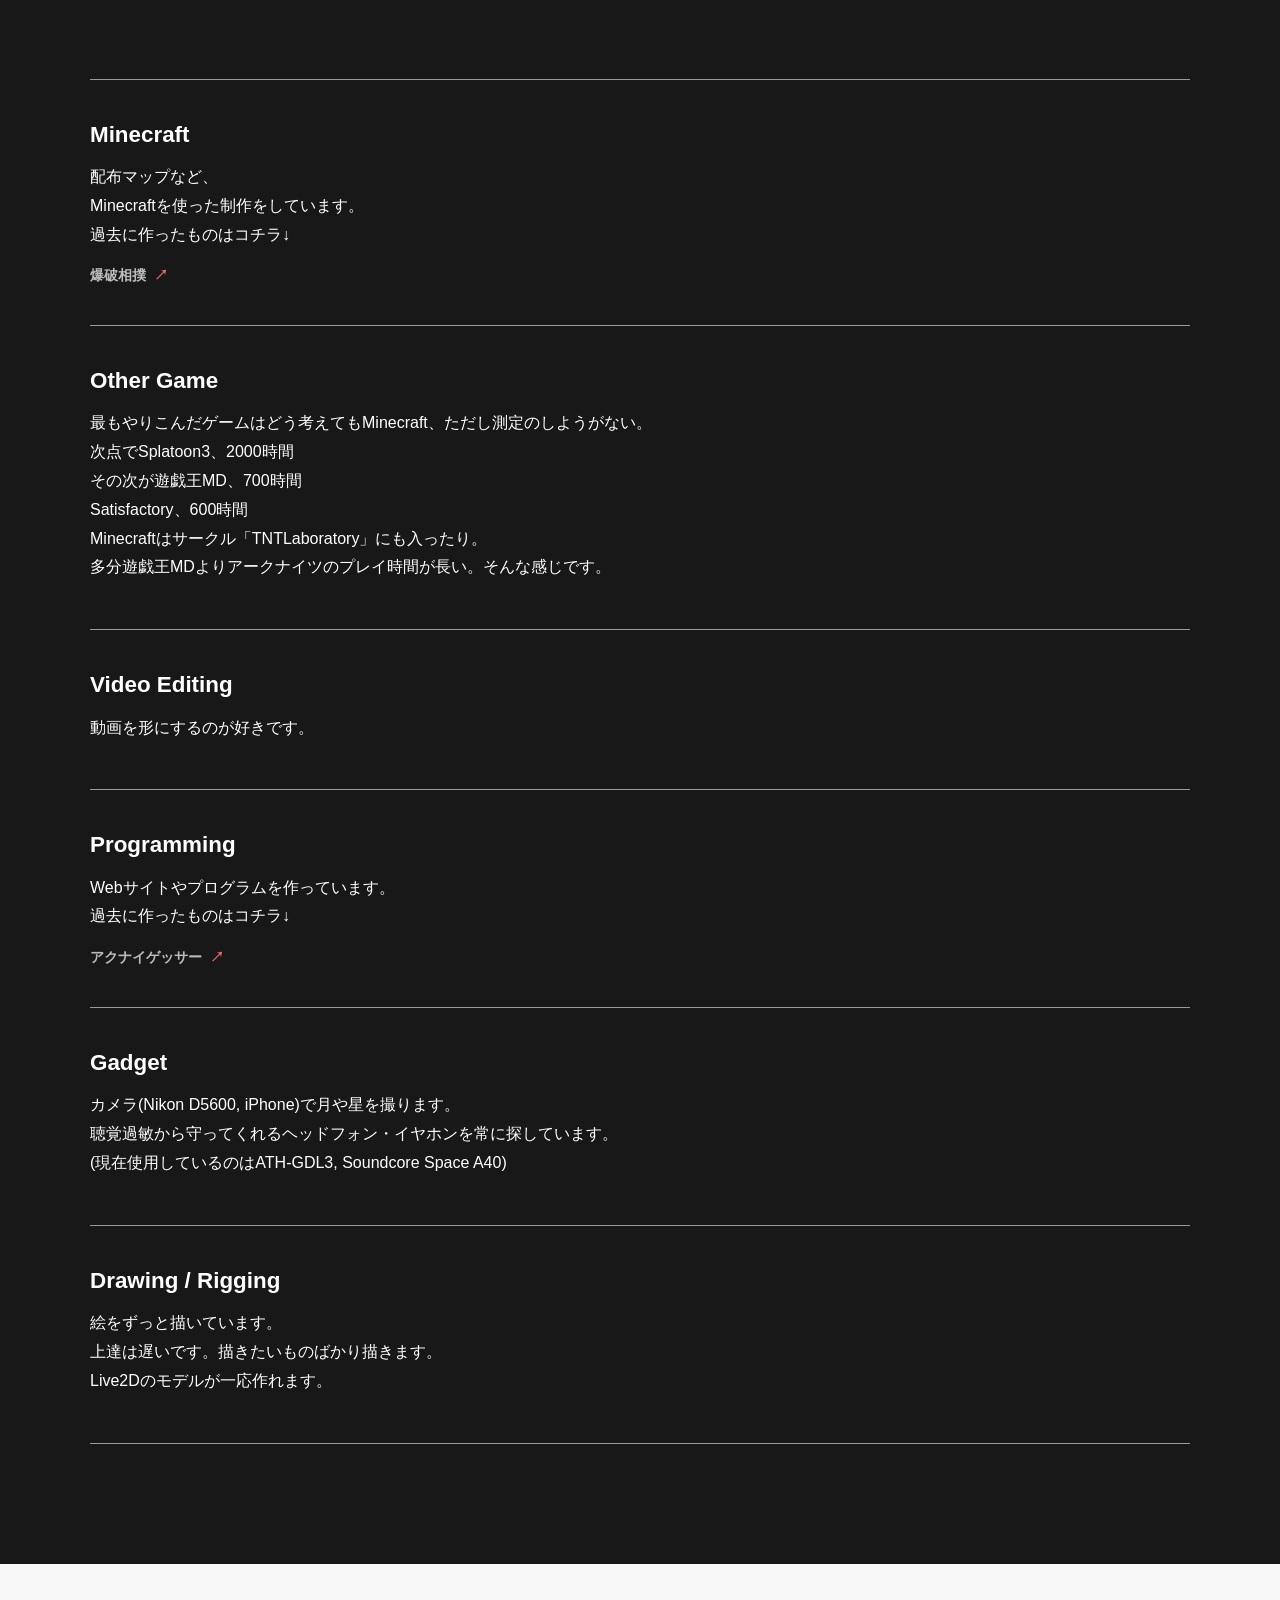
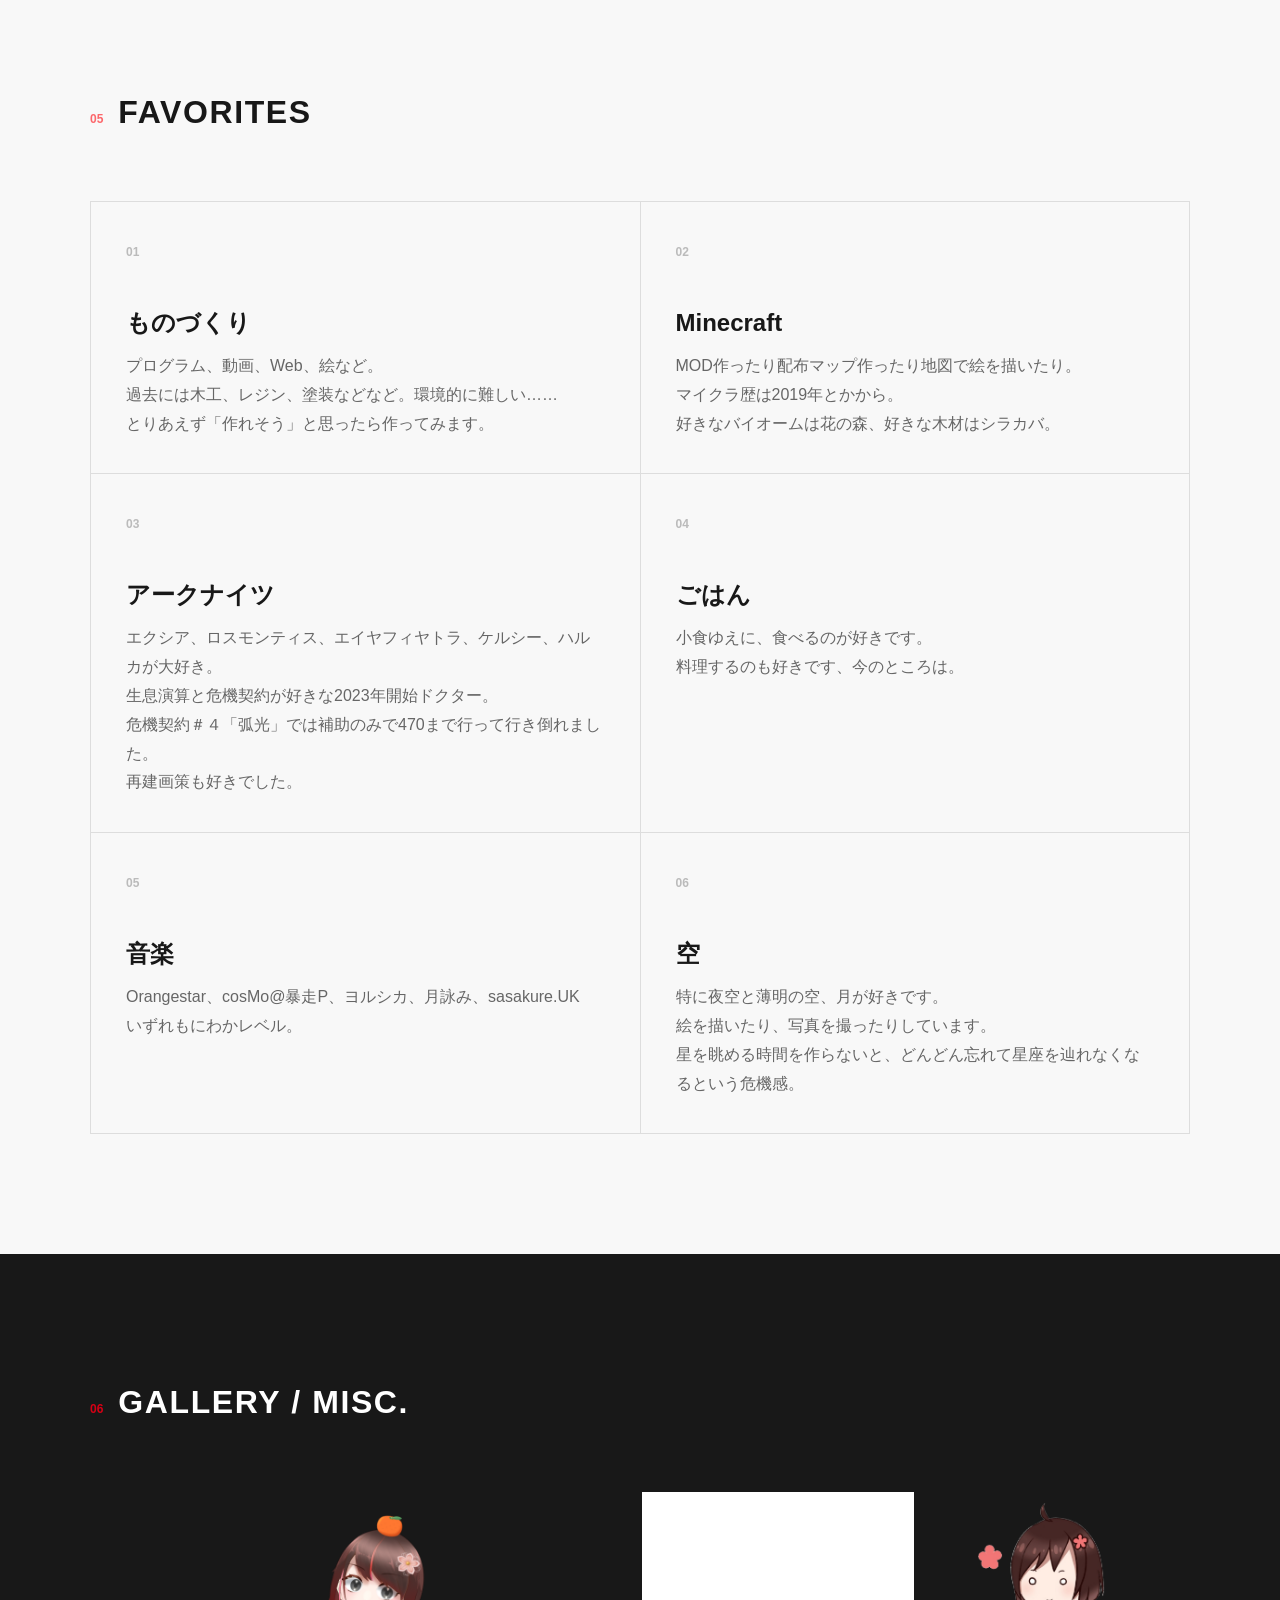
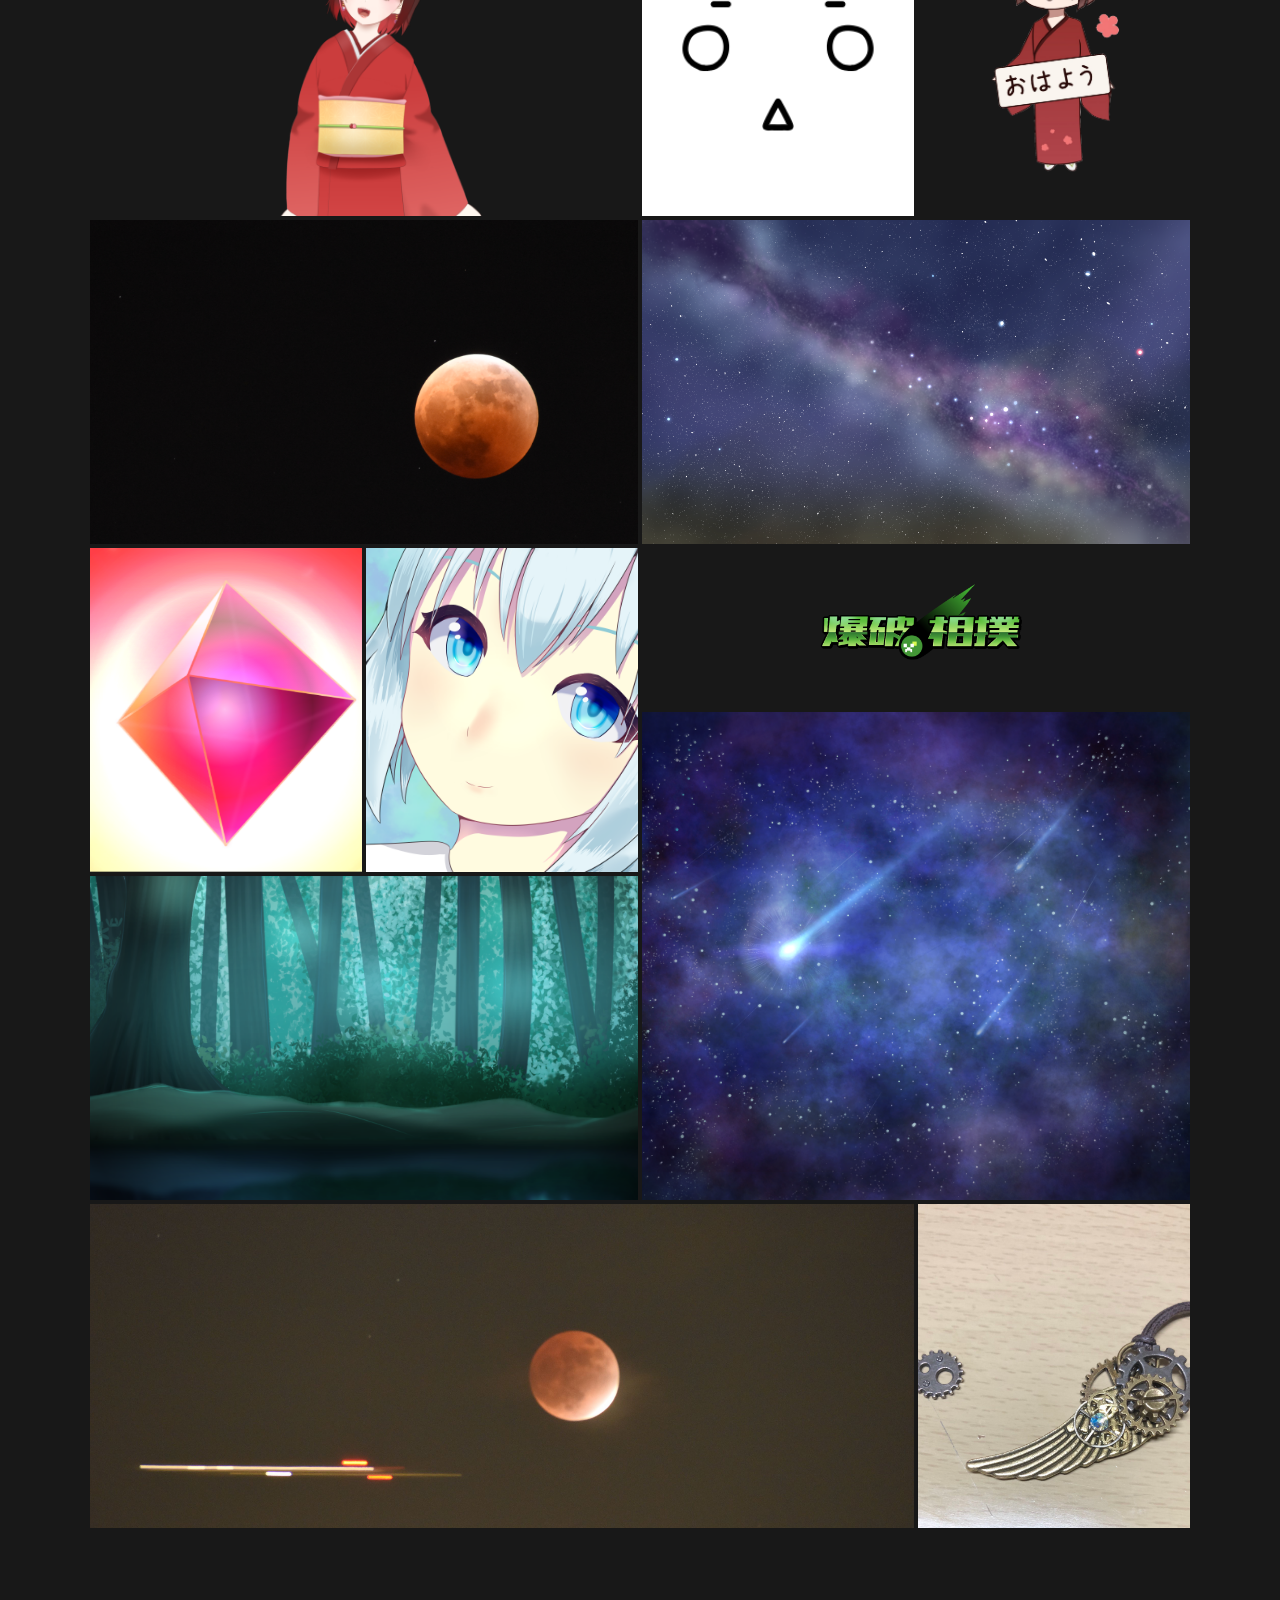
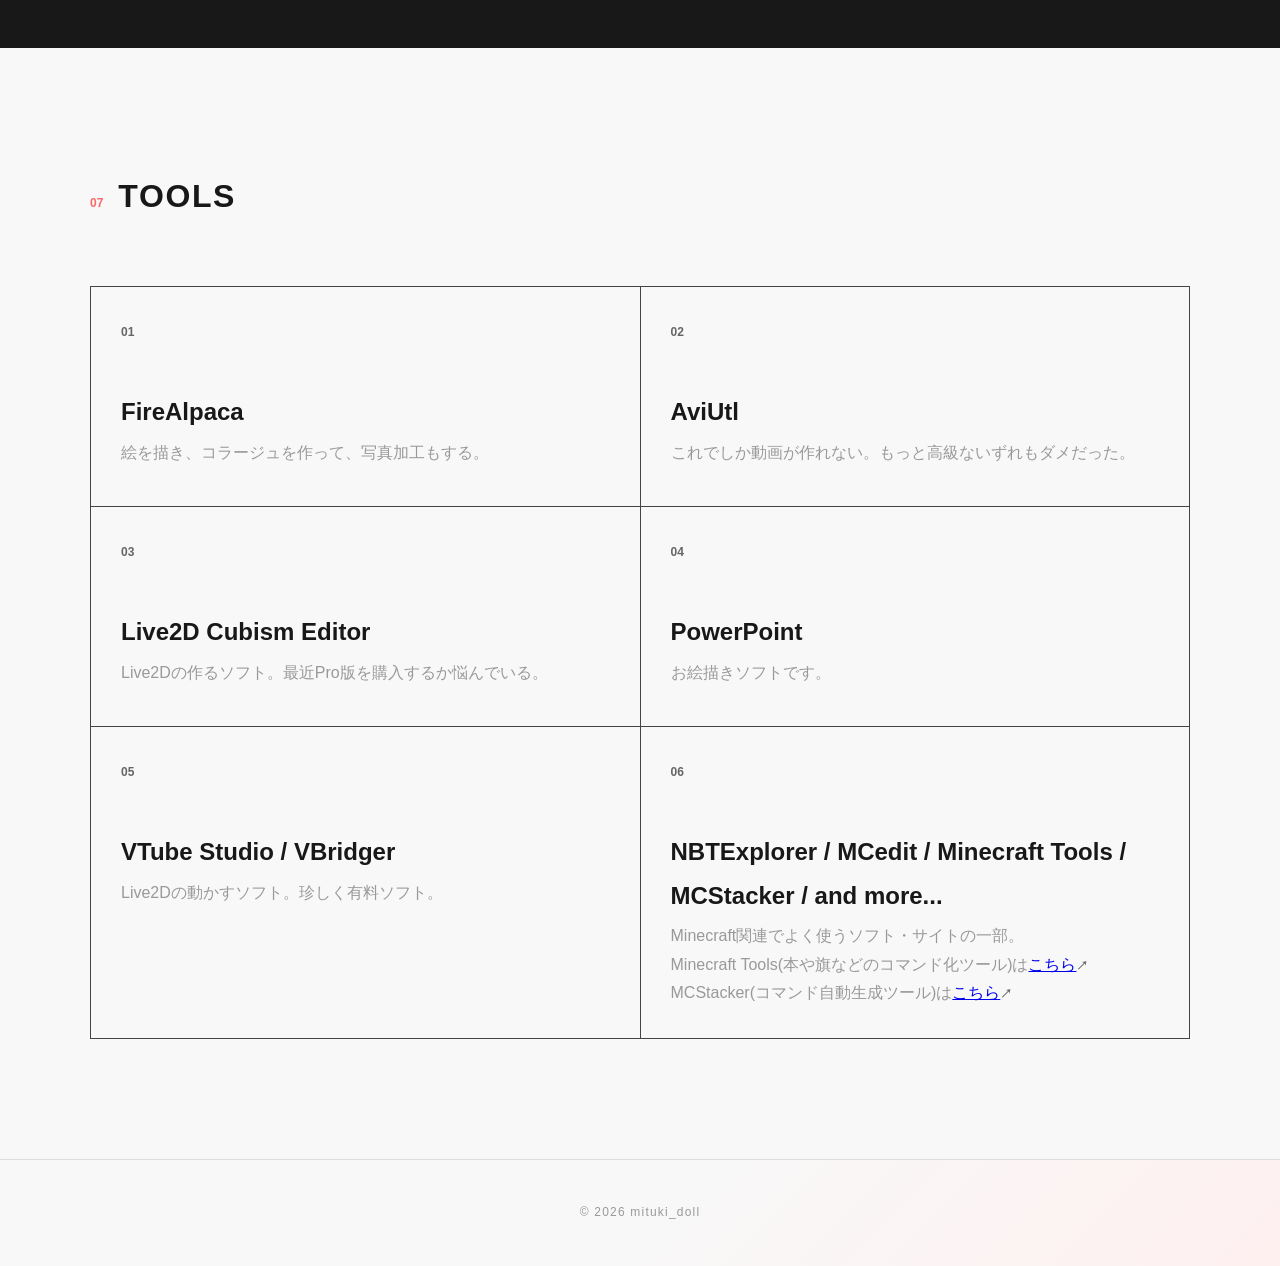
==== commit a1ed9ca6: "add tools" ====
--- a/index.html
+++ b/index.html
@@ -58,6 +58,8 @@
             </div>
         </section>
 
+        <!-- sentence -->
+
         <section id="sentence" class="sentence-section dark-section">
             <div class="alice">
                 <h3>“學而不思則罔，思而不學則殆”</h3>
@@ -252,7 +254,7 @@
         <section id="favorites" class="section">
             <div class="section-inner">
                 <div class="section-title">
-                    <span>06</span>
+                    <span>05</span>
                     <h2>FAVORITES</h2>
                 </div>
 
@@ -317,129 +319,193 @@
             </div>
         </section>
 
-<section id="gallery" class="gallery-section dark-section">
-    <div class="section-inner">
-
-        <div class="section-title">
-            <span>07</span>
-            <h2>GALLERY / MISC.</h2>
-        </div>
-
-        <div class="gallery-grid">
-            <!-- 1 : 1-1 / 1-2 切り替え -->
-            <div class="gallery-item gallery-01 gallery-transparent gallery-slideshow">
-                <img src="images/1-1.png" alt="" class="gallery-slide active">
-                <img src="images/1-2.png" alt="" class="gallery-slide">
-                    <div class="gallery-caption">
-                        <h3>おかみ</h3>
-                        <p>Live2D製の我が肉体。</p>
-                    </div>
-            </div>
-
-            <!-- 2 -->
-            <div class="gallery-item gallery-02 gallery-transparent">
-                <img src="images/2.png" alt="">
-                <div class="gallery-caption">
-                        <h3>ぽかみ</h3>
-                        <p>かわいい顔。</p>
-                </div>
-            </div>
-
-            <!-- 10 -->
-            <div class="gallery-item gallery-10 gallery-transparent">
-                <img src="images/10.png" alt="">
-                <div class="gallery-caption">
-                        <h3>おはよおかみ</h3>
-                        <p>小さくてかわいいものが好き。</p>
-                </div>
-            </div>
-
-            <!-- 3 -->
-            <div class="gallery-item gallery-03">
-                <img src="images/3.png" alt="">
-                <div class="gallery-caption">
-                        <h3>2022/11/8</h3>
-                        <p>月蝕の写真。</p>
-                </div>
-            </div>
-
-
-            <!-- 4 -->
-            <div class="gallery-item gallery-04">
-                <img src="images/4.png" alt="">
-                <div class="gallery-caption">
-                        <h3>宇宙1</h3>
-                        <p>空を描いたシリーズその1。唯一のクリスタ使用作品。</p>
-                </div>
-            </div>
-
-            <!-- 5 -->
-            <div class="gallery-item gallery-05">
-                <img src="images/5.png" alt="">
-                <div class="gallery-caption">
-                        <h3>……ミエル</h3>
-                        <p>きらきらした無機物を描いてみようと思って</p>
-                </div>
-            </div>
-
-            <!-- 6 -->
-            <div class="gallery-item gallery-06">
-                <img src="images/6.png" alt="">
-                <div class="gallery-caption">
-                        <h3>朝顔</h3>
-                        <p>透き通るような青色を目指して</p>
-                </div>
-            </div>
-
-            <!-- 7 : ロゴ -->
-            <div class="gallery-item gallery-07 gallery-transparent">
-                <img src="images/7.png" alt="">
-                <div class="gallery-caption">
-                        <h3>爆破相撲ロゴ</h3>
-                        <p>配布マップのロゴ</p>
-                </div>
-            </div>
-
-            <!-- 8 -->
-            <div class="gallery-item gallery-08">
-                <img src="images/8.png" alt="">
-                <div class="gallery-caption">
-                        <h3>宇宙2</h3>
-                        <p>空を描いたシリーズその2</p>
-                </div>
-            </div>
-
-            <!-- 9 -->
-            <div class="gallery-item gallery-09">
-                <img src="images/9.png" alt="">
-                <div class="gallery-caption">
-                        <h3>静謐</h3>
-                        <p>昔課題で描いたもの。</p>
-                </div>
-            </div>
-
-            <!-- 11 -->
-            <div class="gallery-item gallery-11">
-                <img src="images/11.png" alt="">
-                <div class="gallery-caption">
-                        <h3>2021/11/19</h3>
-                        <p>月蝕の長時間露光に飛行機が滑り込んだもの。</p>
-                </div>
-            </div>
-
-            <!-- 12 -->
-            <div class="gallery-item gallery-12">
-                <img src="images/12.png" alt="">
-                <div class="gallery-caption">
-                        <h3>羽のアクセサリー</h3>
-                        <p>レジンで作ったもの。</p>
-                </div>
-            </div>
-
-        </div>
-    </div>
-</section>
-
+        <section id="gallery" class="gallery-section dark-section">
+            <div class="section-inner">
+
+                <div class="section-title">
+                    <span>06</span>
+                    <h2>GALLERY / MISC.</h2>
+                </div>
+
+                <div class="gallery-grid">
+                    <!-- 1 : 1-1 / 1-2 切り替え -->
+                    <div class="gallery-item gallery-01 gallery-transparent gallery-slideshow">
+                        <img src="images/1-1.png" alt="" class="gallery-slide active">
+                        <img src="images/1-2.png" alt="" class="gallery-slide">
+                            <div class="gallery-caption">
+                                <h3>おかみ</h3>
+                                <p>Live2D製の我が肉体。</p>
+                            </div>
+                    </div>
+
+                    <!-- 2 -->
+                    <div class="gallery-item gallery-02 gallery-transparent">
+                        <img src="images/2.png" alt="">
+                        <div class="gallery-caption">
+                                <h3>ぽかみ</h3>
+                                <p>かわいい顔。</p>
+                        </div>
+                    </div>
+
+                    <!-- 10 -->
+                    <div class="gallery-item gallery-10 gallery-transparent">
+                        <img src="images/10.png" alt="">
+                        <div class="gallery-caption">
+                                <h3>おはよおかみ</h3>
+                                <p>小さくてかわいいものが好き。</p>
+                        </div>
+                    </div>
+
+                    <!-- 3 -->
+                    <div class="gallery-item gallery-03">
+                        <img src="images/3.png" alt="">
+                        <div class="gallery-caption">
+                                <h3>2022/11/8</h3>
+                                <p>月蝕の写真。</p>
+                        </div>
+                    </div>
+
+
+                    <!-- 4 -->
+                    <div class="gallery-item gallery-04">
+                        <img src="images/4.png" alt="">
+                        <div class="gallery-caption">
+                                <h3>宇宙1</h3>
+                                <p>空を描いたシリーズその1。唯一のクリスタ使用作品。</p>
+                        </div>
+                    </div>
+
+                    <!-- 5 -->
+                    <div class="gallery-item gallery-05">
+                        <img src="images/5.png" alt="">
+                        <div class="gallery-caption">
+                                <h3>……ミエル</h3>
+                                <p>きらきらした無機物を描いてみようと思って</p>
+                        </div>
+                    </div>
+
+                    <!-- 6 -->
+                    <div class="gallery-item gallery-06">
+                        <img src="images/6.png" alt="">
+                        <div class="gallery-caption">
+                                <h3>朝顔</h3>
+                                <p>透き通るような青色を目指して</p>
+                        </div>
+                    </div>
+
+                    <!-- 7 : ロゴ -->
+                    <div class="gallery-item gallery-07 gallery-transparent">
+                        <img src="images/7.png" alt="">
+                        <div class="gallery-caption">
+                                <h3>爆破相撲ロゴ</h3>
+                                <p>配布マップのロゴ</p>
+                        </div>
+                    </div>
+
+                    <!-- 8 -->
+                    <div class="gallery-item gallery-08">
+                        <img src="images/8.png" alt="">
+                        <div class="gallery-caption">
+                                <h3>宇宙2</h3>
+                                <p>空を描いたシリーズその2</p>
+                        </div>
+                    </div>
+
+                    <!-- 9 -->
+                    <div class="gallery-item gallery-09">
+                        <img src="images/9.png" alt="">
+                        <div class="gallery-caption">
+                                <h3>静謐</h3>
+                                <p>昔課題で描いたもの。</p>
+                        </div>
+                    </div>
+
+                    <!-- 11 -->
+                    <div class="gallery-item gallery-11">
+                        <img src="images/11.png" alt="">
+                        <div class="gallery-caption">
+                                <h3>2021/11/19</h3>
+                                <p>月蝕の長時間露光に飛行機が滑り込んだもの。</p>
+                        </div>
+                    </div>
+
+                    <!-- 12 -->
+                    <div class="gallery-item gallery-12">
+                        <img src="images/12.png" alt="">
+                        <div class="gallery-caption">
+                                <h3>羽のアクセサリー</h3>
+                                <p>レジンで作ったもの。</p>
+                        </div>
+                    </div>
+
+                </div>
+            </div>
+        </section>
+
+
+        <section id="tools" class="section">
+            <div class="section-inner">
+                <div class="section-title">
+                    <span>07</span>
+                    <h2>TOOLS</h2>
+                </div>
+
+                <div class="tools-grid">
+                    <article class="tools-item">
+                        <span class="tools-number">01</span>
+                        <h3>FireAlpaca</h3>
+                        <p>
+                            絵を描き、コラージュを作って、写真加工もする。
+                        </p>
+                    </article>
+
+                    <article class="tools-item">
+                        <span class="tools-number">02</span>
+                        <h3>AviUtl</h3>
+                        <p>
+                            これでしか動画が作れない。もっと高級ないずれもダメだった。
+                        </p>
+                    </article>
+
+                    <article class="tools-item">
+                        <span class="tools-number">03</span>
+                        <h3>Live2D Cubism Editor</h3>
+                        <p>
+                            Live2Dの作るソフト。最近Pro版を購入するか悩んでいる。
+                        </p>
+                    </article>
+                    
+                    <article class="tools-item">
+                        <span class="tools-number">04</span>
+                        <h3>PowerPoint</h3>
+                        <p>
+                            お絵描きソフトです。
+                        </p>
+                    </article>
+
+                    <article class="tools-item">
+                        <span class="tools-number">05</span>
+                        <h3>VTube Studio / VBridger</h3>
+                        <p>
+                            Live2Dの動かすソフト。珍しく有料ソフト。
+                        </p>
+                    </article>
+
+                    <article class="tools-item">
+                        <span class="tools-number">06</span>
+                        <h3>NBTExplorer / MCedit / Minecraft Tools / MCStacker / and more...</h3>
+                        <p>
+                            Minecraft関連でよく使うソフト・サイトの一部。<br>
+                            Minecraft Tools(本や旗などのコマンド化ツール)は<a href="https://minecraft.tools">こちら</a><span class="primaly">↗</span><br>
+                            MCStacker(コマンド自動生成ツール)は<a href="https://mcstacker.net">こちら</a><span class="primaly">↗</span>
+                        </p>
+                    </article>
+
+                    
+
+                </div>
+            </div>
+        </section>
 
     </main>
 
--- a/common.css
+++ b/common.css
@@ -938,7 +938,66 @@
     transform: translate(3px, -3px);
 }
 
-
+/* =========================
+   Tools
+========================= */
+
+.tools-grid {
+    display: grid;
+
+    grid-template-columns:
+        minmax(0, 1fr)
+        minmax(0, 1fr);
+
+    width: 100%;
+
+    border-top: 1px solid var(--color-border-dark);
+    border-left: 1px solid var(--color-border-dark);
+}
+
+.tools-item {
+    min-width: 0;
+    min-height: 220px;
+
+    padding: 30px;
+
+    border-right: 1px solid var(--color-border-dark);
+    border-bottom: 1px solid var(--color-border-dark);
+
+    overflow-wrap: break-word;
+
+    transition:
+        background 0.2s,
+        border-color 0.2s;
+}
+
+.tools-item:hover {
+    background: var(--color-primary-light);
+    border-color: var(--color-primary);
+}
+
+.tools-item span {
+    color: var(--color-gray);
+
+    font-size: 0.75rem;
+    font-weight: 700;
+}
+
+.tools-item h3 {
+    margin: 45px 0 5px;
+
+    font-size: 1.5rem;
+}
+
+.tools-item p {
+    margin: 0;
+
+    color: var(--color-gray-light);
+}
+
+.primaly{
+    color:var(--color-primary)
+}
 
 /* =========================
    Footer
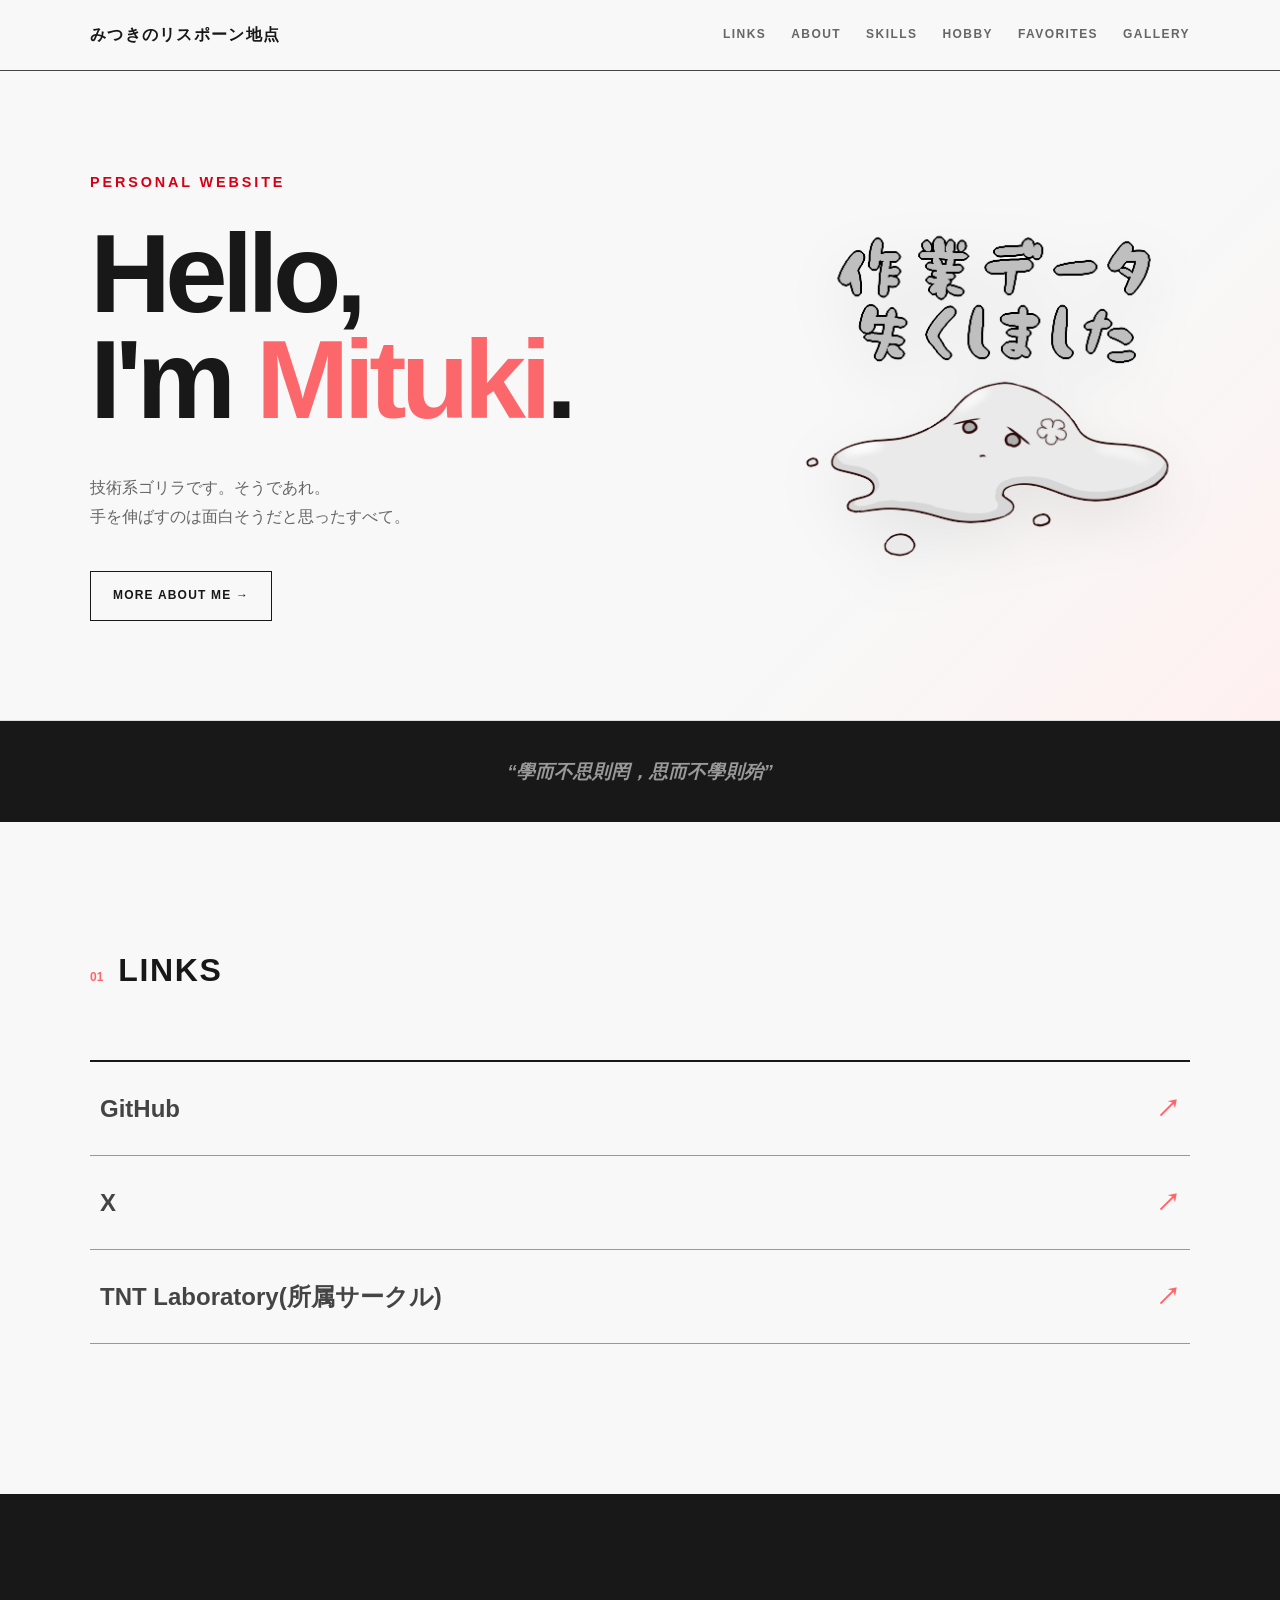
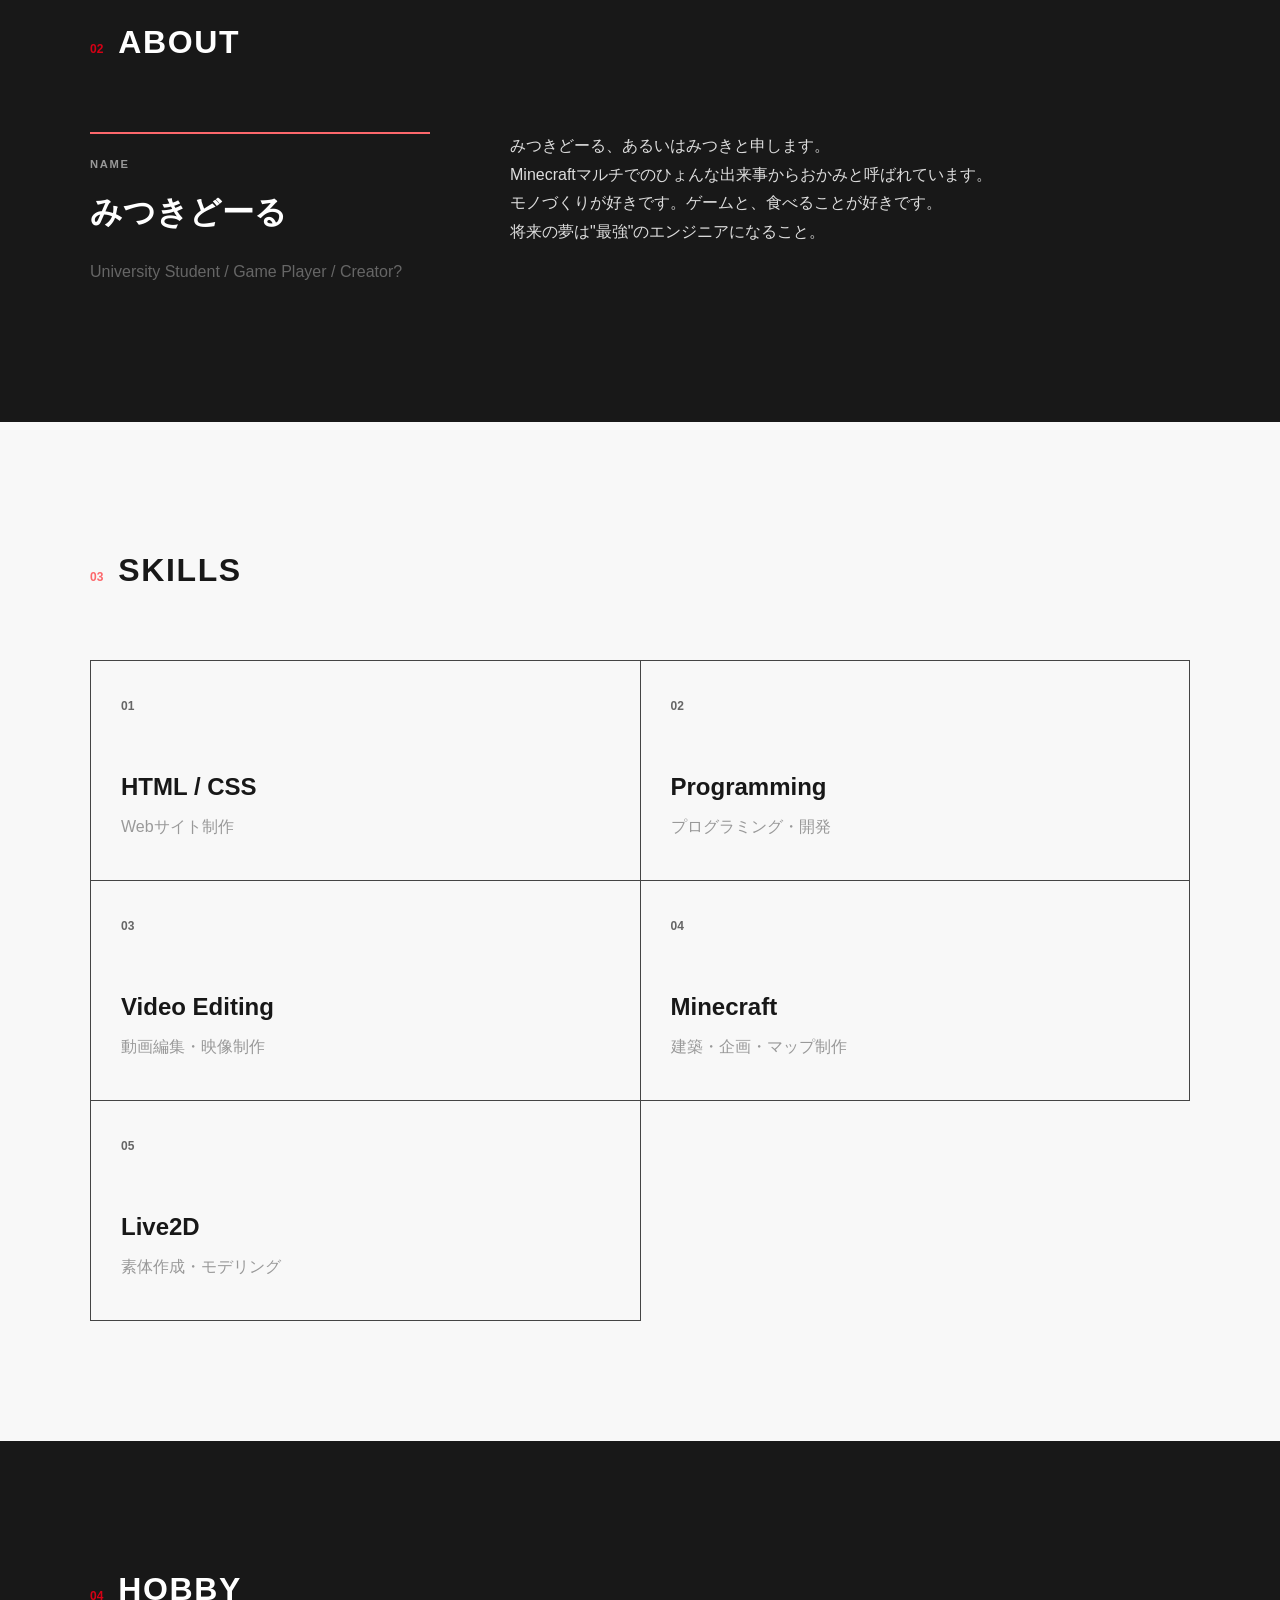
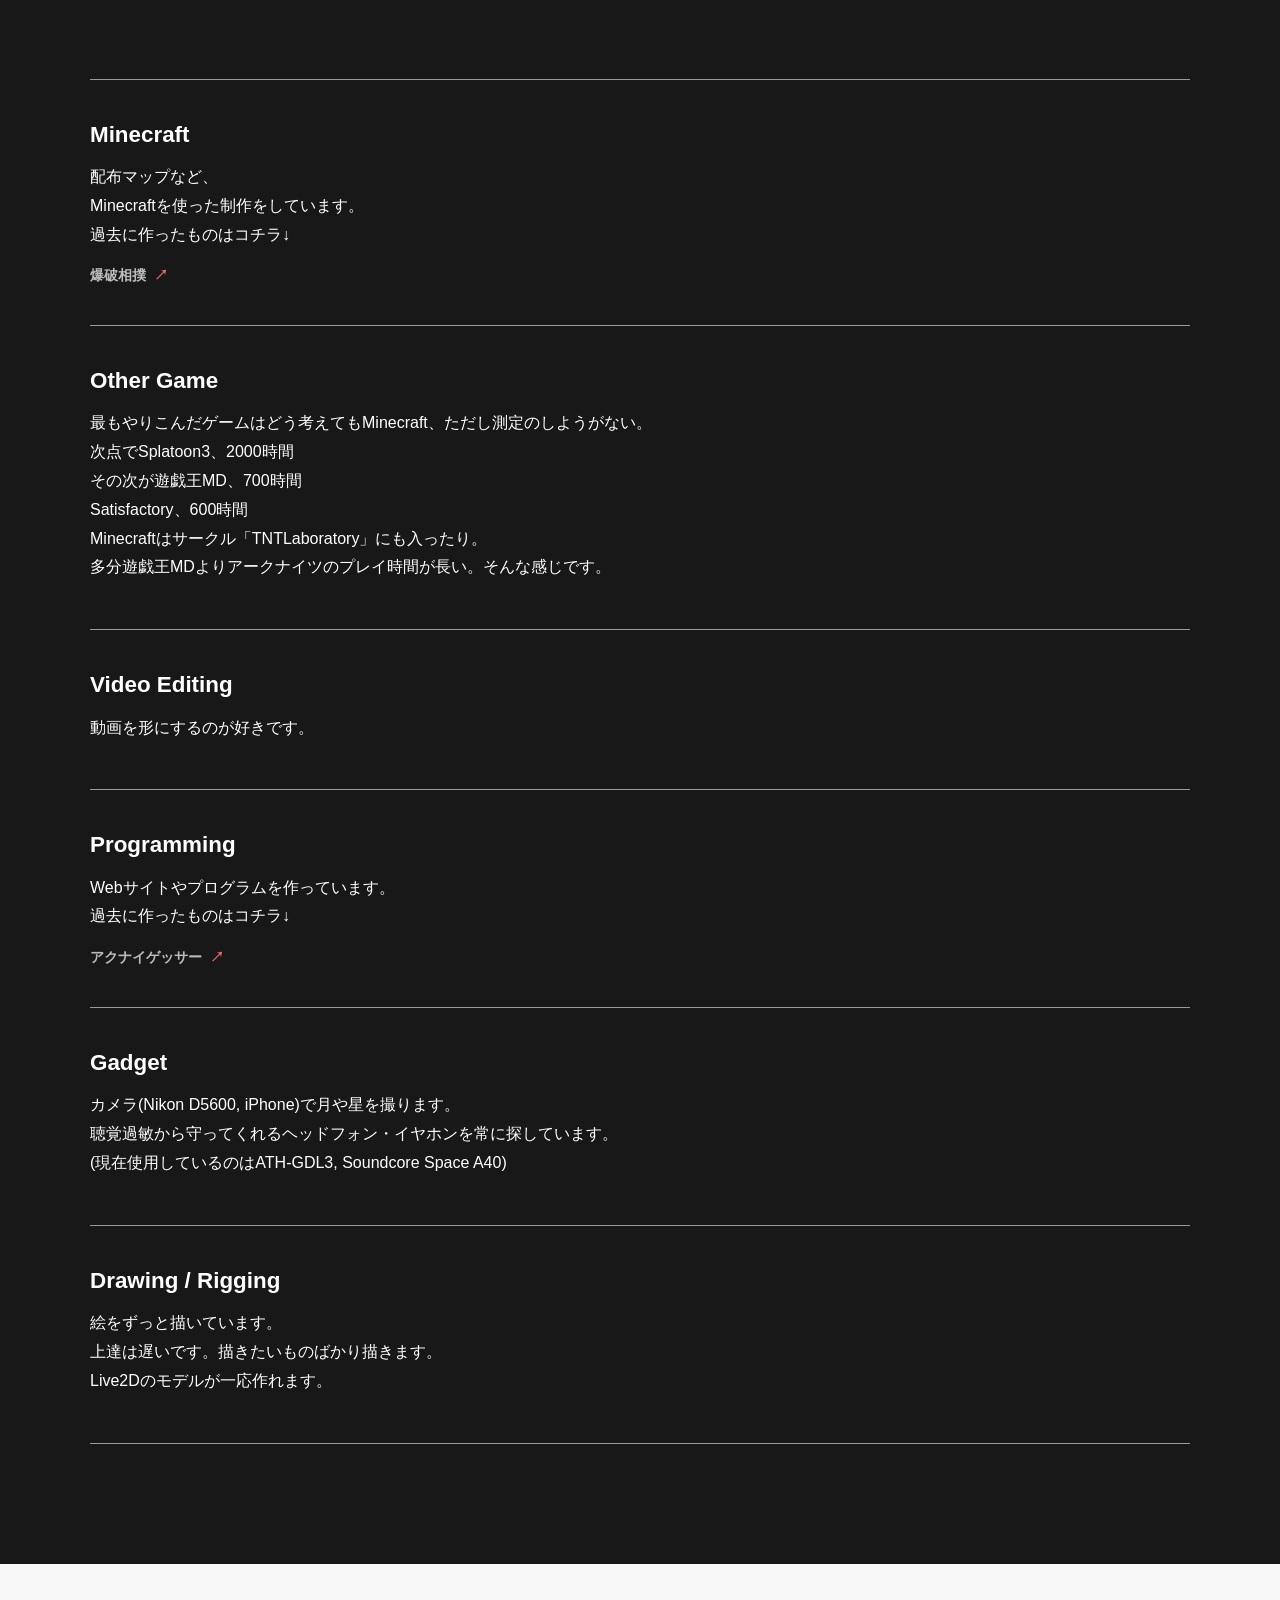
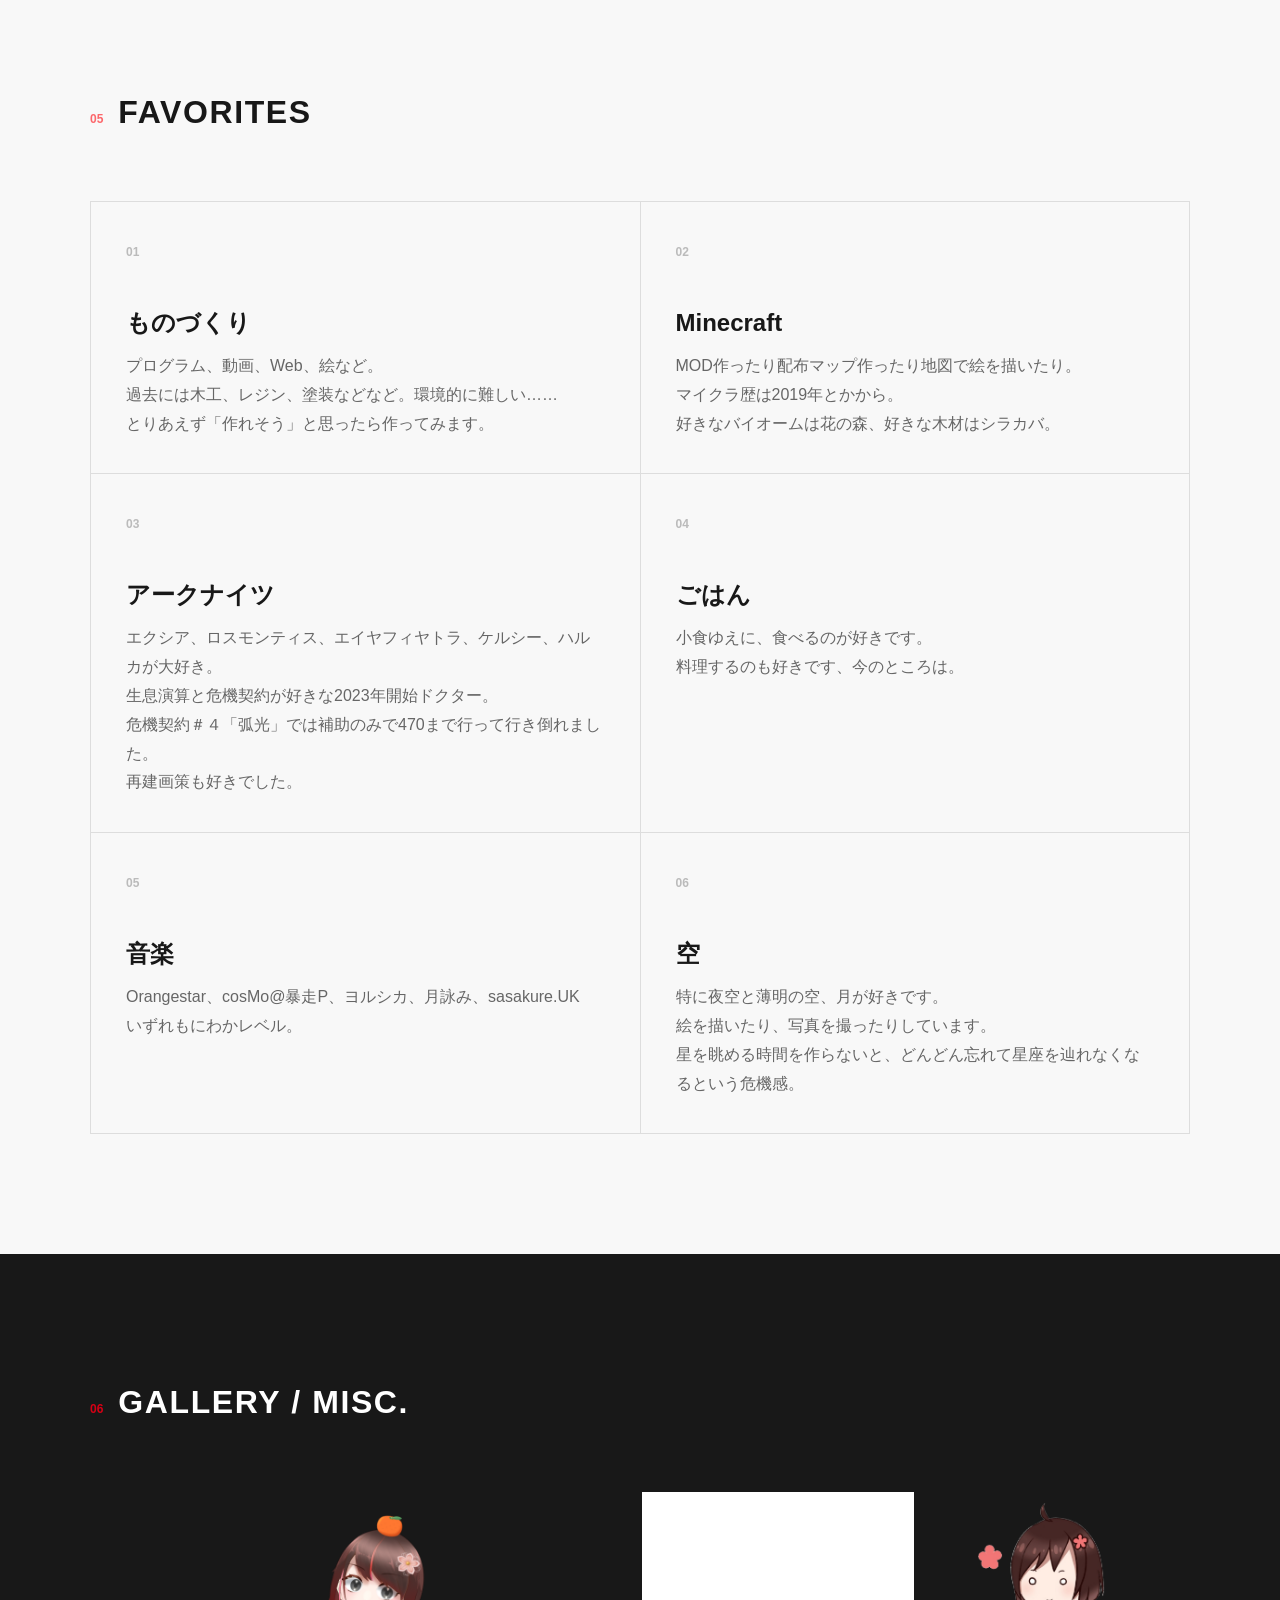
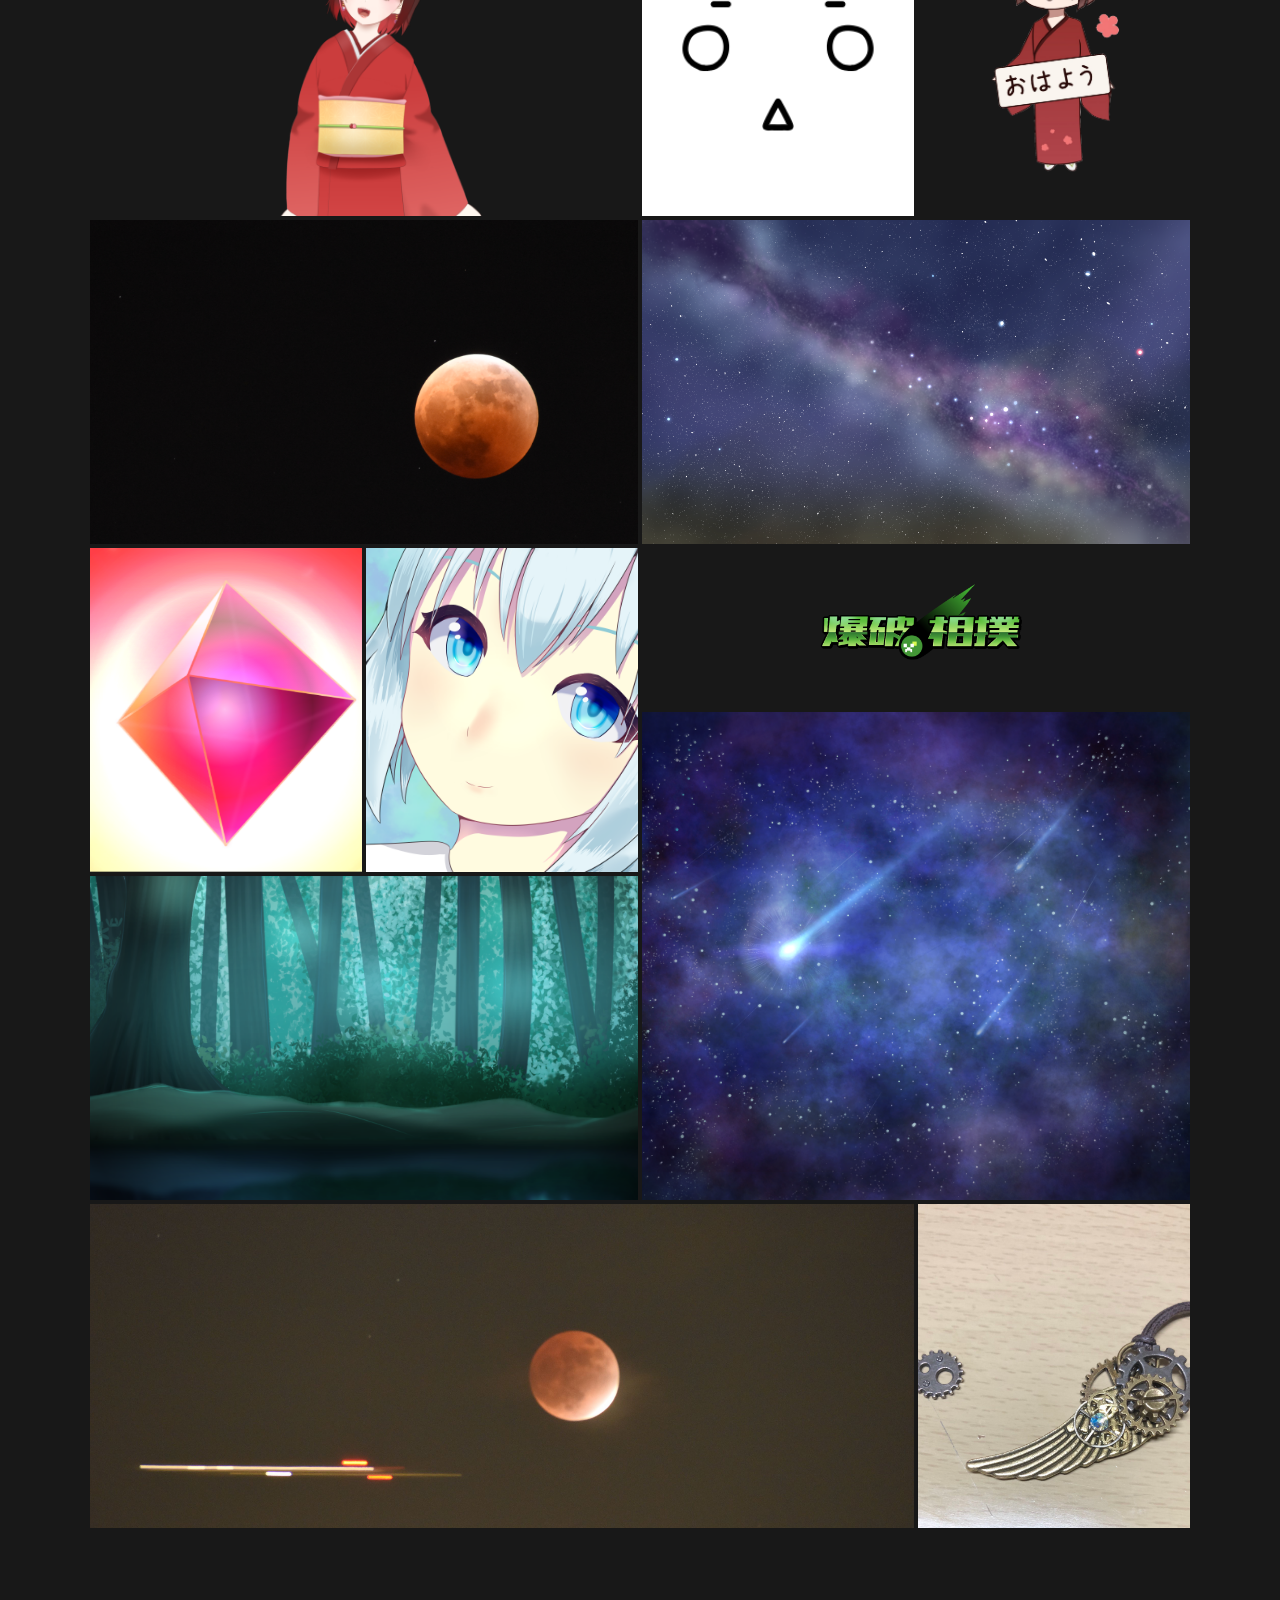
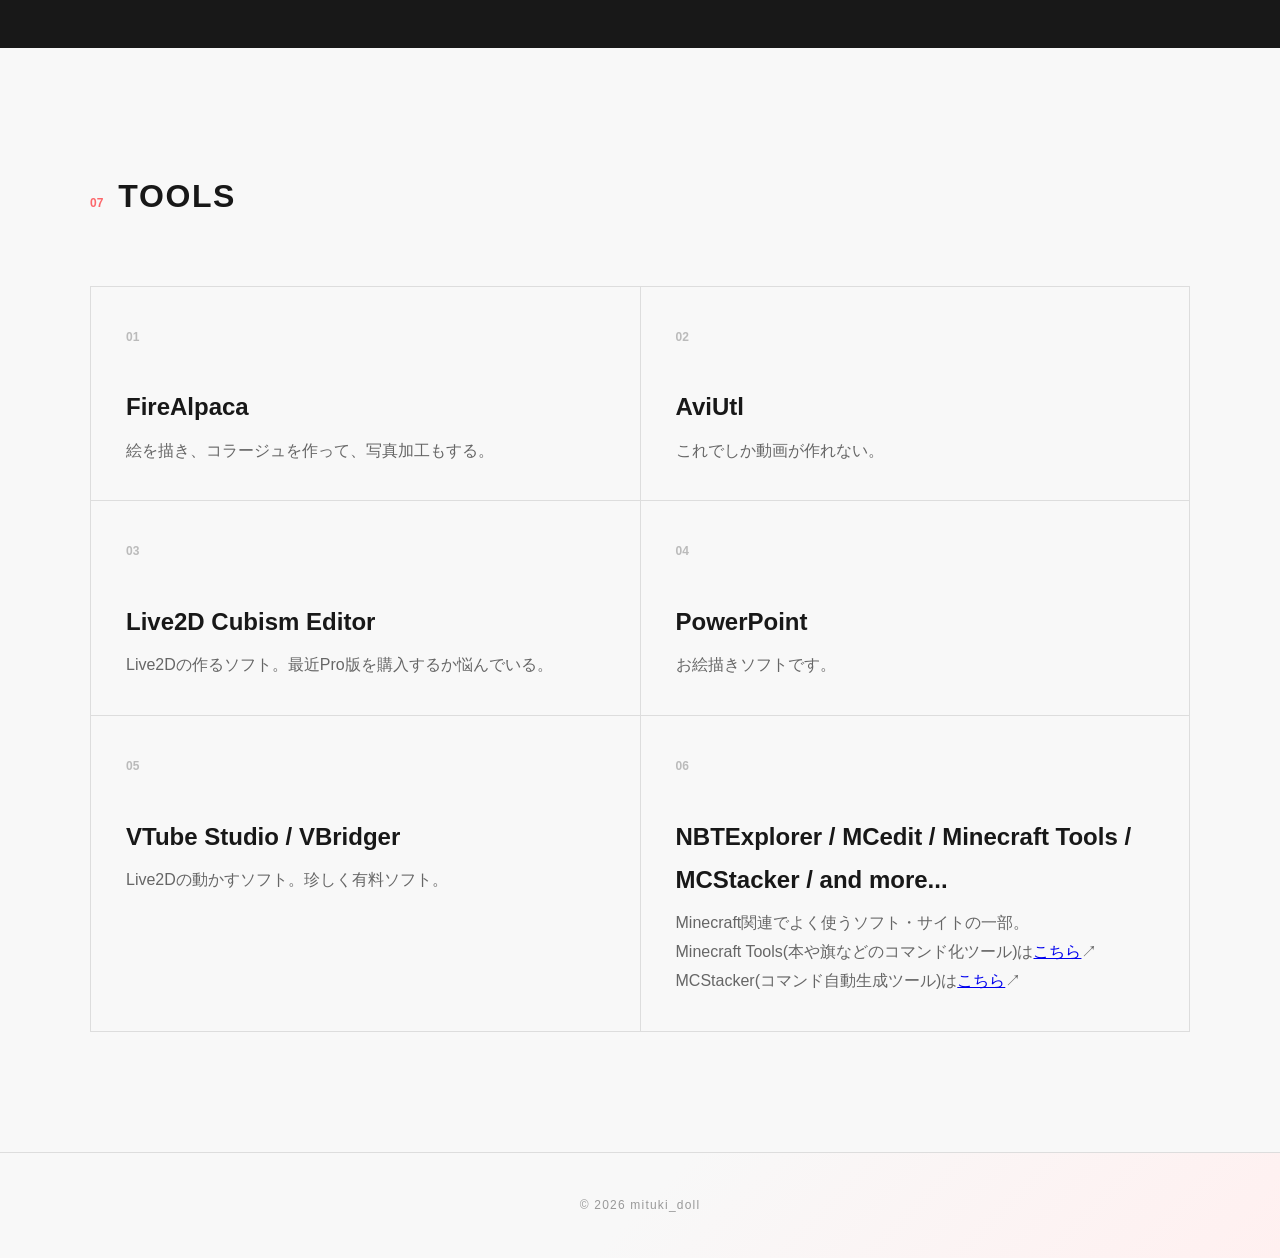
==== commit 4c099ee6: "icon" ====
--- a/index.html
+++ b/index.html
@@ -6,6 +6,8 @@
     <title>みつきどーる | Personal Site</title>
 
     <link rel="stylesheet" href="common.css">
+    <link rel="icon" href="images/favicon.ico">
+
     <script src="script.js" defer></script>
 </head>
 
@@ -463,7 +465,7 @@
                         <span class="tools-number">02</span>
                         <h3>AviUtl</h3>
                         <p>
-                            これでしか動画が作れない。もっと高級ないずれもダメだった。
+                            これでしか動画が作れない。
                         </p>
                     </article>
 
--- a/common.css
+++ b/common.css
@@ -941,30 +941,18 @@
 /* =========================
    Tools
 ========================= */
-
 .tools-grid {
     display: grid;
-
-    grid-template-columns:
-        minmax(0, 1fr)
-        minmax(0, 1fr);
-
-    width: 100%;
-
-    border-top: 1px solid var(--color-border-dark);
-    border-left: 1px solid var(--color-border-dark);
+    grid-template-columns: repeat(2, minmax(0, 1fr));
+    border-top: 1px solid var(--color-border);
+    border-left: 1px solid var(--color-border);
 }
 
 .tools-item {
     min-width: 0;
-    min-height: 220px;
-
-    padding: 30px;
-
-    border-right: 1px solid var(--color-border-dark);
-    border-bottom: 1px solid var(--color-border-dark);
-
-    overflow-wrap: break-word;
+    padding: 35px;
+    border-right: 1px solid var(--color-border);
+    border-bottom: 1px solid var(--color-border);
 
     transition:
         background 0.2s,
@@ -976,29 +964,21 @@
     border-color: var(--color-primary);
 }
 
-.tools-item span {
-    color: var(--color-gray);
-
+.tools-number {
+    color: var(--color-gray-skylight);
     font-size: 0.75rem;
-    font-weight: 700;
+    font-weight: 800;
 }
 
 .tools-item h3 {
-    margin: 45px 0 5px;
-
+    margin: 35px 0 8px;
     font-size: 1.5rem;
 }
 
 .tools-item p {
     margin: 0;
-
-    color: var(--color-gray-light);
-}
-
-.primaly{
-    color:var(--color-primary)
-}
-
+    color: var(--color-gray);
+}
 /* =========================
    Footer
 ========================= */
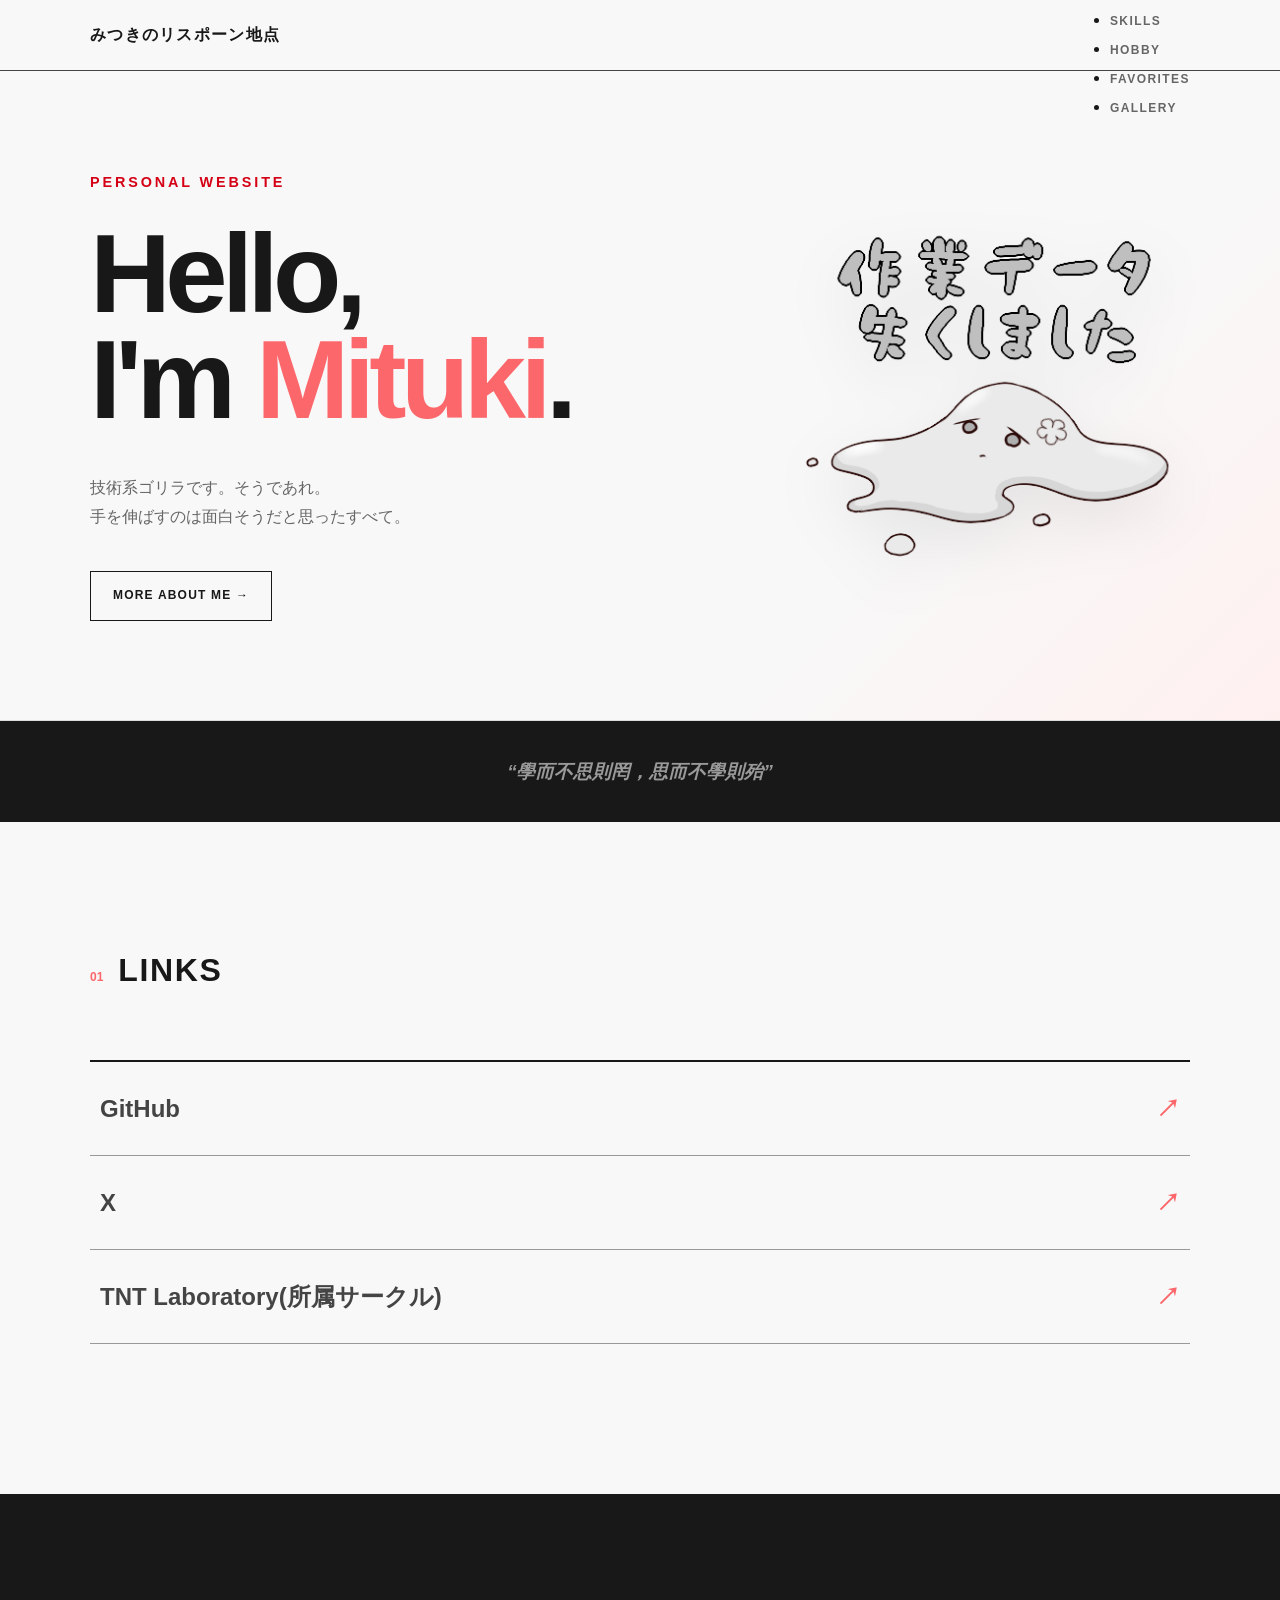
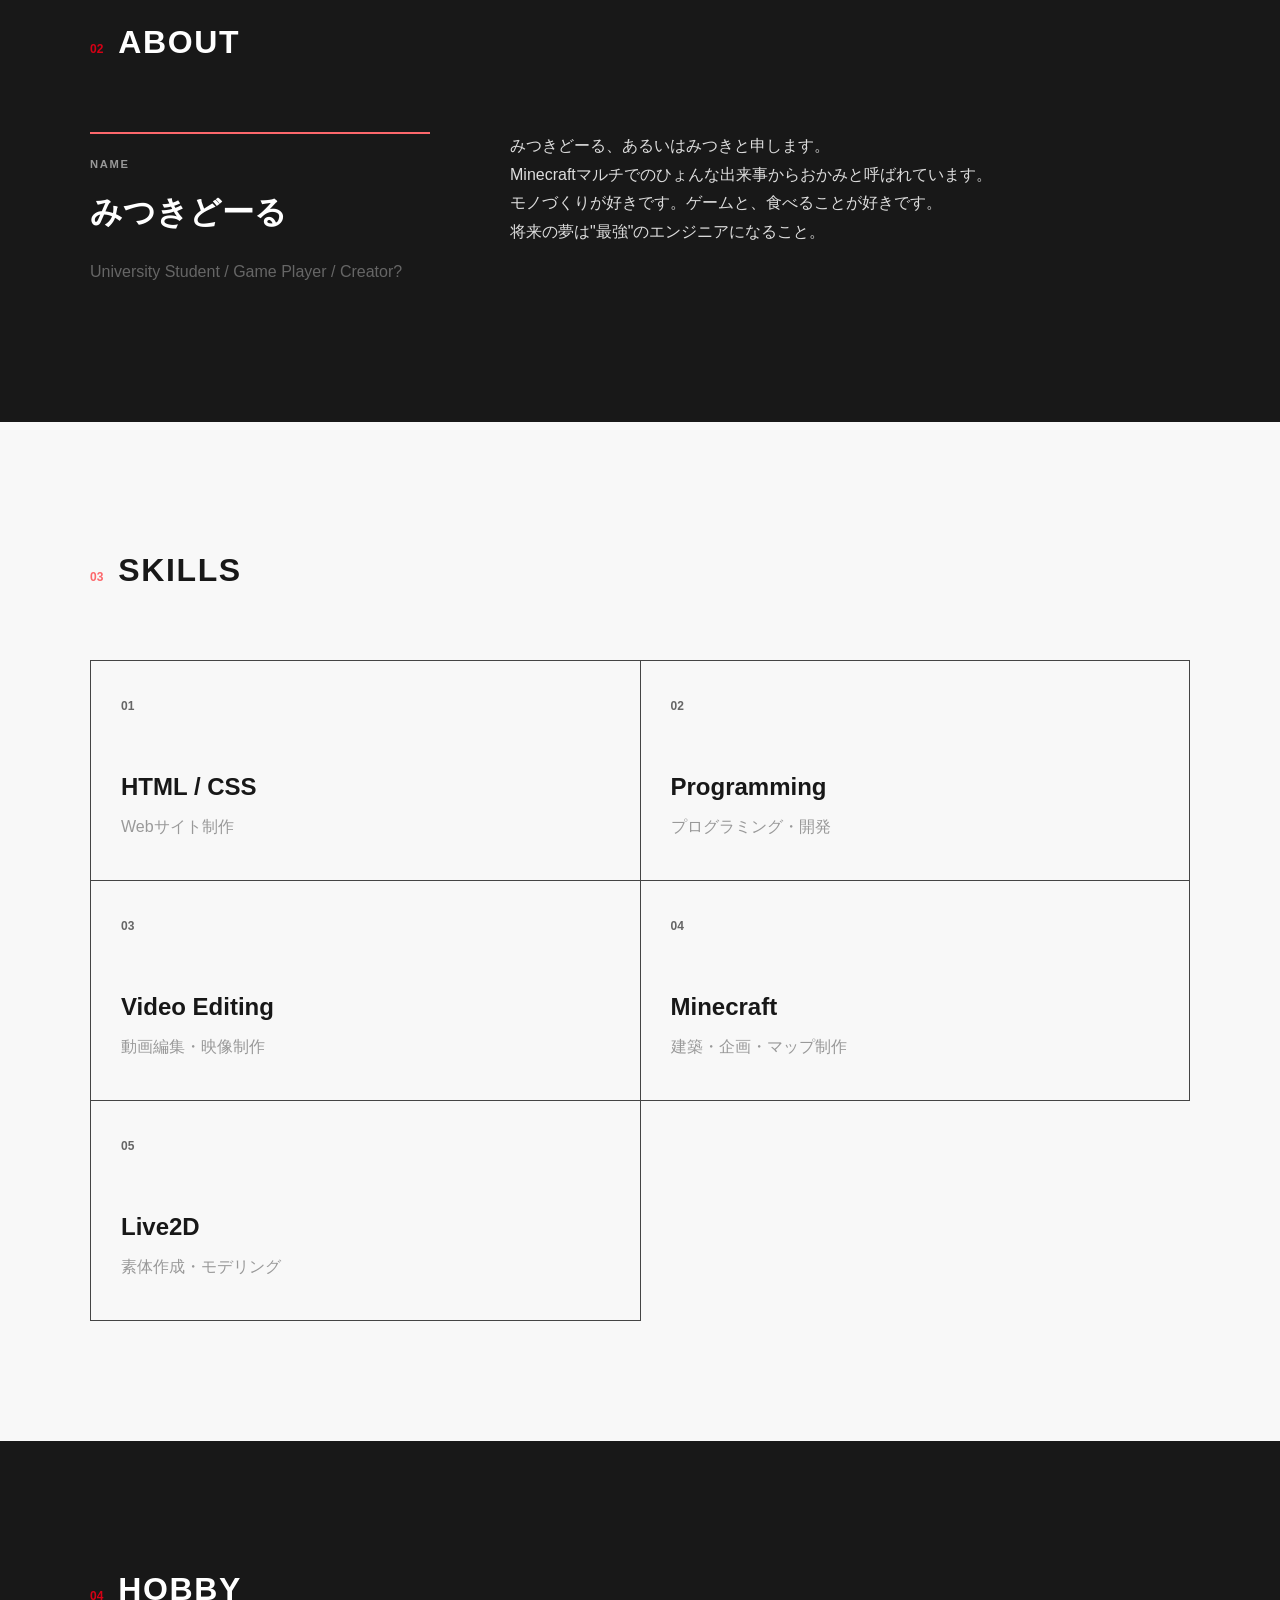
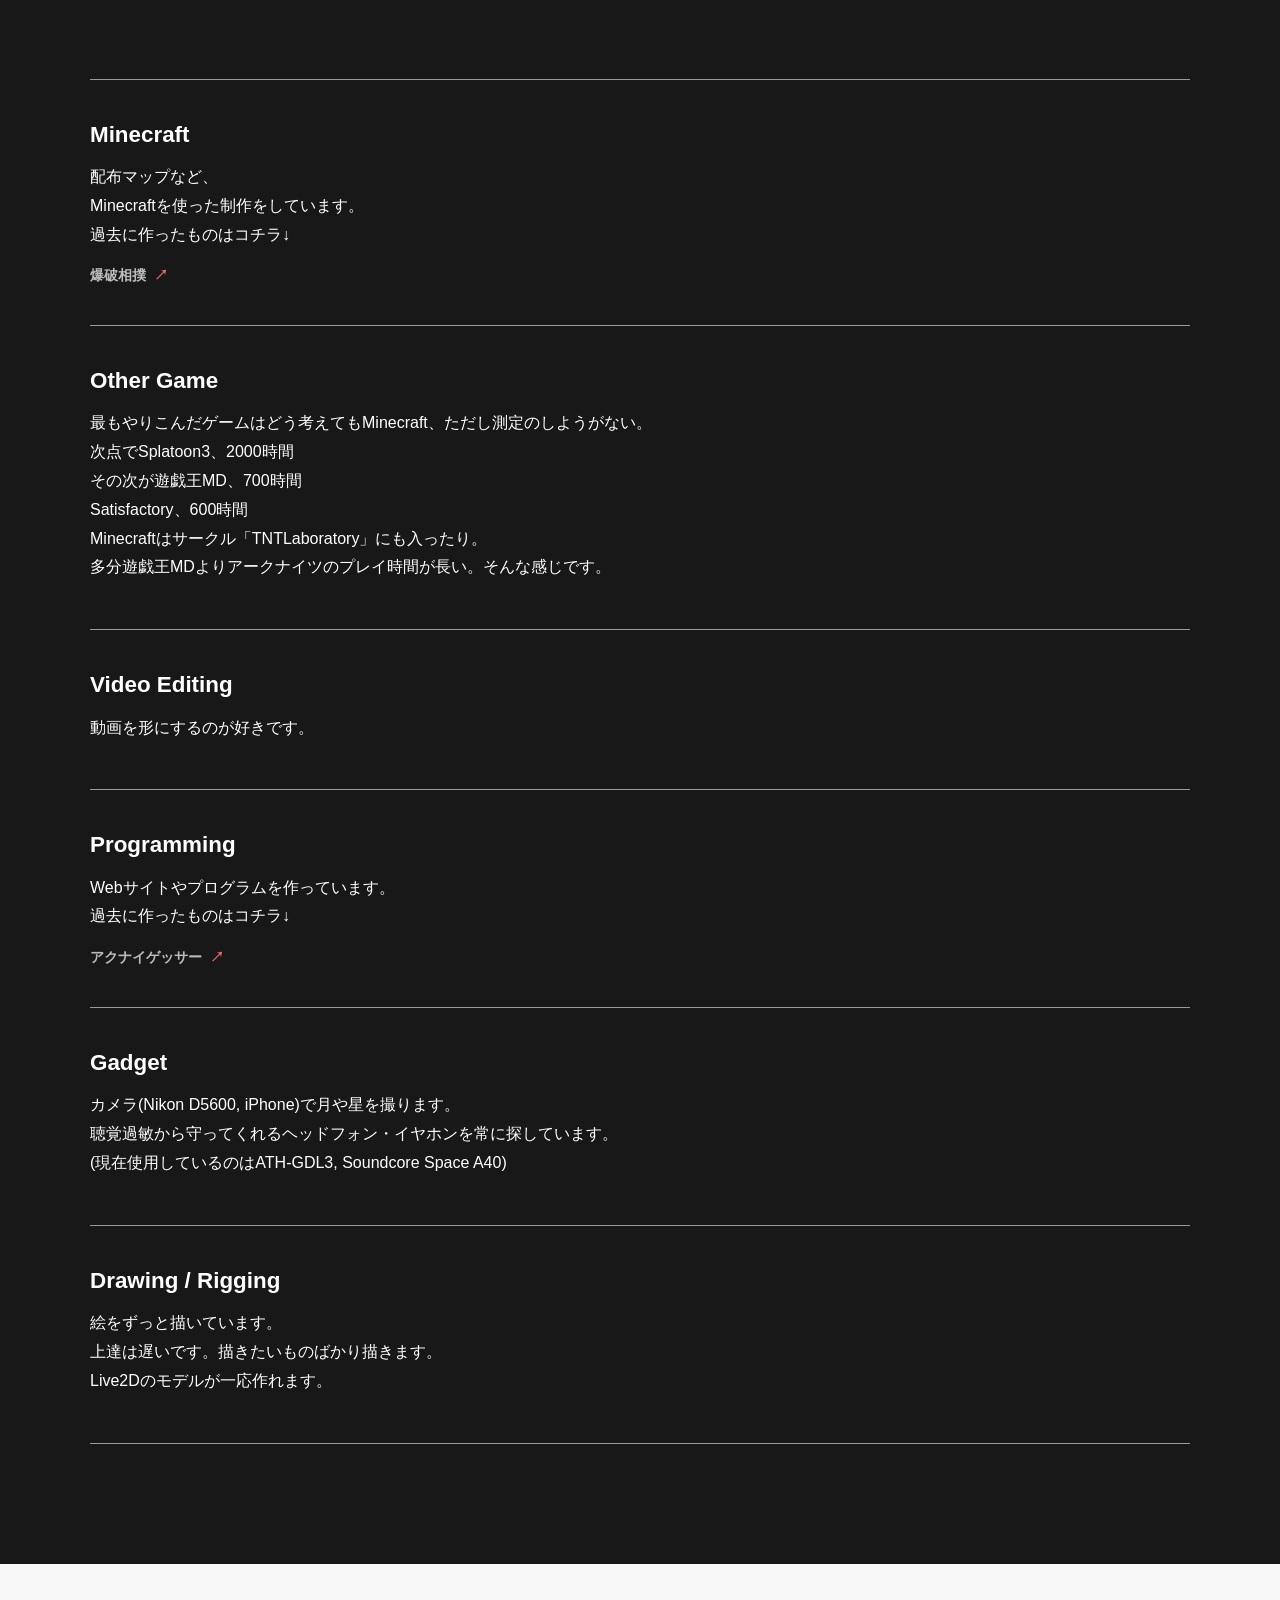
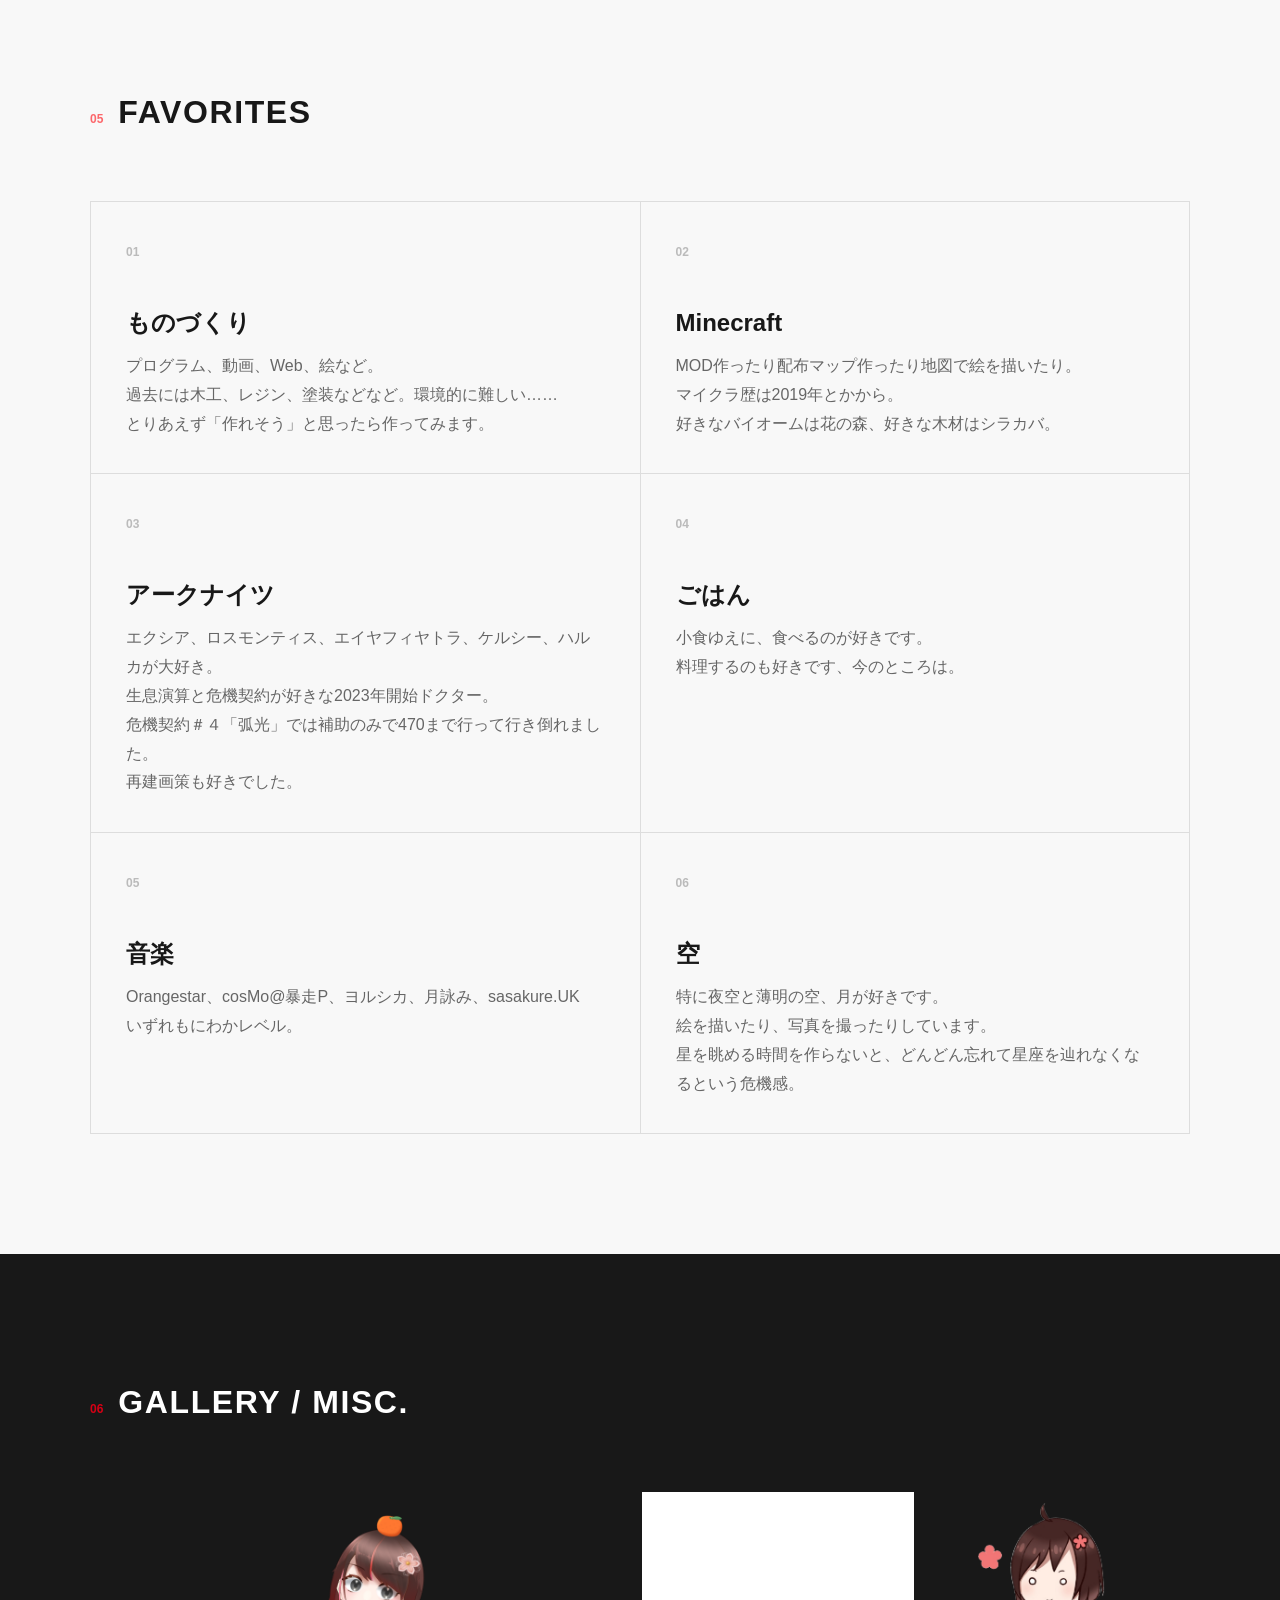
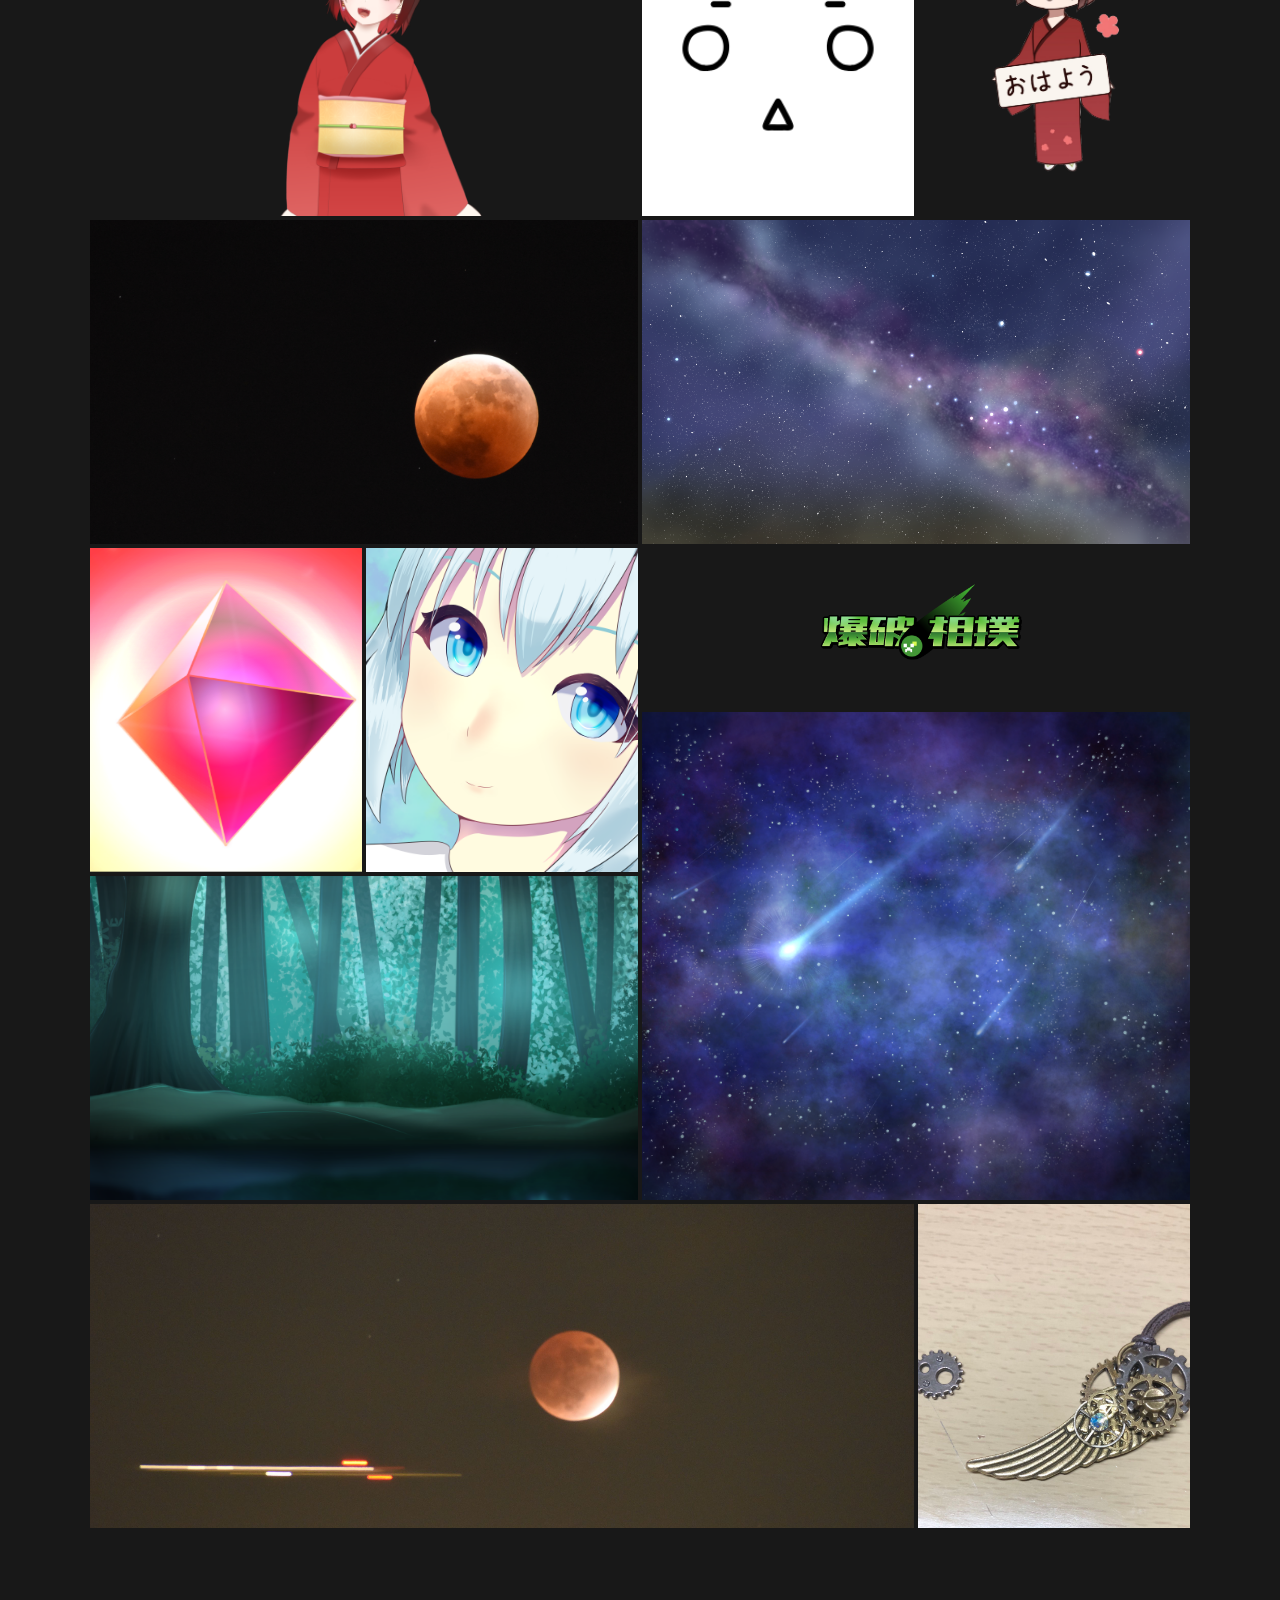
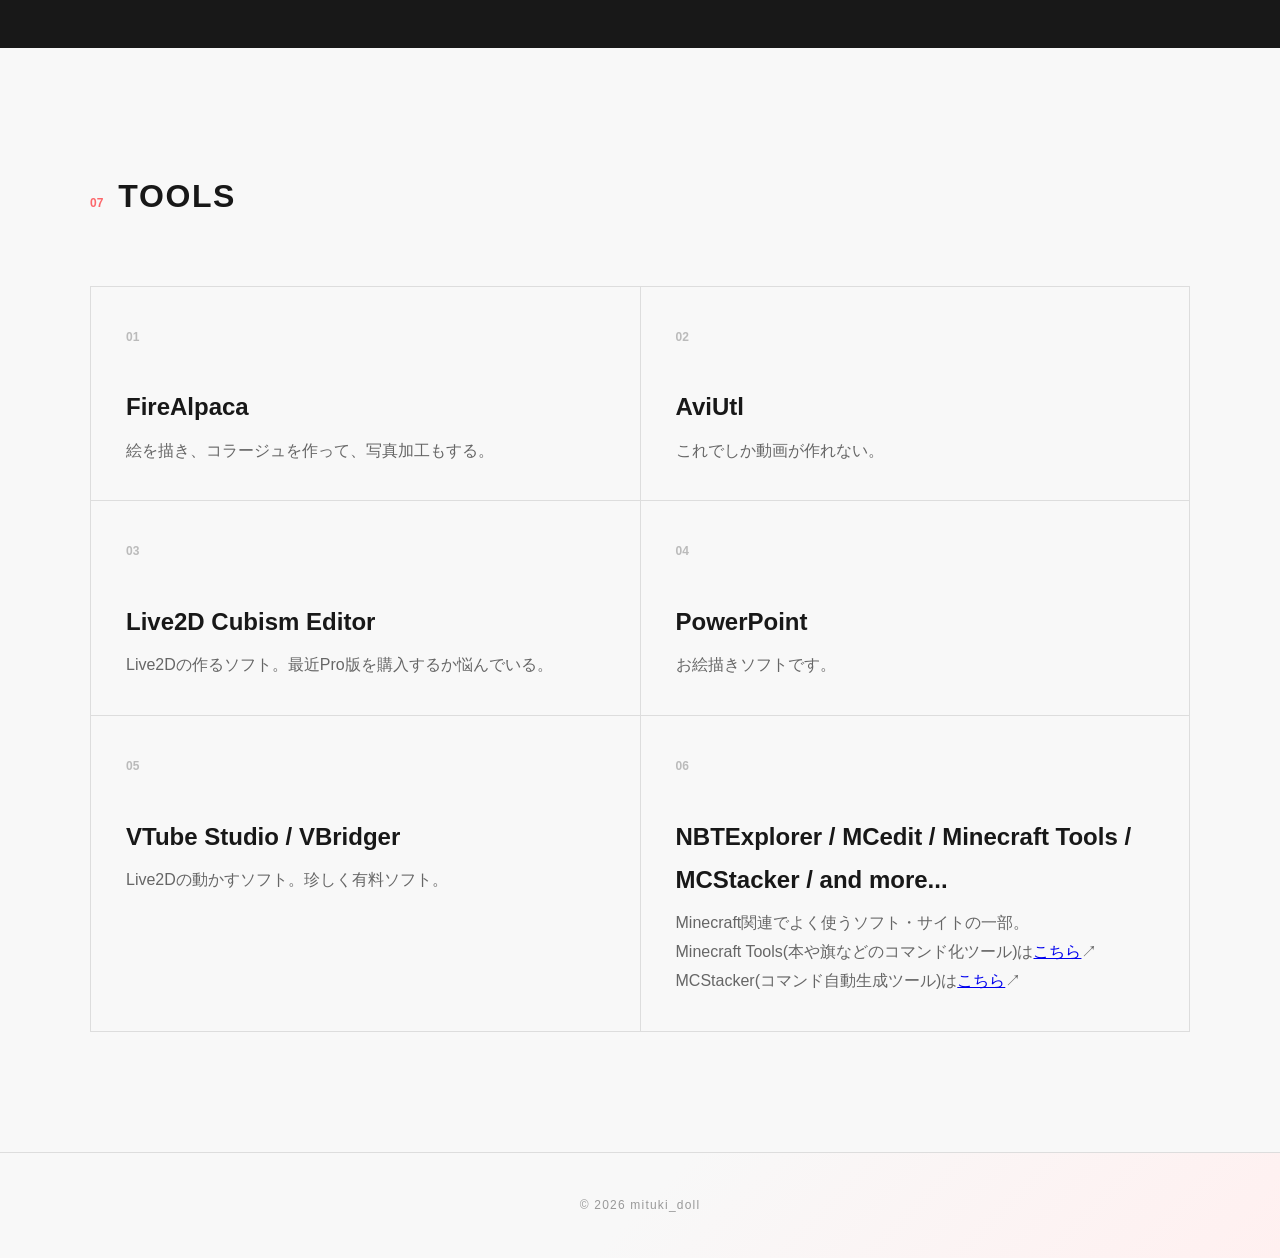
==== commit 7201d696: "スマホ対応" ====
--- a/index.html
+++ b/index.html
@@ -9,6 +9,15 @@
     <link rel="icon" href="images/favicon.ico">
 
     <script src="script.js" defer></script>
+    <!-- Google tag (gtag.js) -->
+    <script async src="https://www.googletagmanager.com/gtag/js?id=G-MF7P3ZWMCS"></script>
+    <script>
+    window.dataLayer = window.dataLayer || [];
+    function gtag(){dataLayer.push(arguments);}
+    gtag('js', new Date());
+
+    gtag('config', 'G-MF7P3ZWMCS');
+    </script>    
 </head>
 
 <body>
@@ -17,16 +26,23 @@
         <div class="header-inner">
             <a href="index.html" class="logo">みつきのリスポーン地点</a>
 
-            <nav>
-                <a href="#links">LINKS</a>
-                <a href="#about">ABOUT</a>
-                <a href="#skills">SKILLS</a>
-                <a href="#hobby">HOBBY</a>
-                <a href="#favorites">FAVORITES</a>
-                <a href="#gallery">GALLERY</a>
-                
+            <nav class="nav">
+                <ul class="nav_list">
+                    <li class="nav_item"><a href="#links">LINKS</a></li>
+                    <li class="nav_item"><a href="#about">ABOUT</a></li>
+                    <li class="nav_item"><a href="#skills">SKILLS</a></li>
+                    <li class="nav_item"><a href="#hobby">HOBBY</a></li>
+                    <li class="nav_item"><a href="#favorites">FAVORITES</a></li>
+                    <li class="nav_item"><a href="#gallery">GALLERY</a></li>
+                </ul>
             </nav>
         </div>
+        <div class="hamburger" id="js-hamburger">
+            <span class="hamburger_border hamburger_border_top"></span>
+            <span class="hamburger_border hamburger_border_center"></span>
+            <span class="hamburger_border hamburger_border_bottom"></span>
+        </div>
+    <div class="black_bg" id="js-black-bg"></div>
     </header>
 
     <main>
--- a/common.css
+++ b/common.css
@@ -127,6 +127,62 @@
 nav a:hover::after {
     width: 100%;
 }
+
+/*ヘッダーのハンバーガー*/
+
+@media only screen and (max-width: 768px) {
+.nav {
+    position: fixed;
+    right: -320px; /* 右から出てくる */
+    top: 0;
+    width: 300px; /* スマホに収まるサイズ */
+    height: 100vh;
+    padding-top: 60px;
+    background-color: #fff;
+    transition: all .6s;
+    z-index: 200;
+    overflow-y: auto; 
+  }
+.hamburger {
+    position: absolute;
+    right: 15px;
+    top: 8px;
+    width: 40px; /* クリックしやすい幅 */
+    height: 40px; /* クリックしやすい高さ */
+    cursor: pointer;
+    z-index: 300;
+  }
+ .nav_list {
+    margin: 0;
+    padding: 0;
+    list-style: none;
+  }
+.nav_item {
+    text-align: center;
+    padding: 0 14px;
+  }
+
+.nav-open .nav {
+    right: 0;
+  }
+.nav-open .black_bg {
+    opacity: .8;
+    visibility: visible;
+  }
+.nav-open .hamburger_border_top {
+    transform: rotate(45deg);
+    top: 20px;
+  }
+.nav-open .hamburger_border_center {
+    width: 0;
+    left: 50%;
+  }
+.nav-open .hamburger_border_bottom {
+    transform: rotate(-45deg);
+    top: 20px;
+  }
+}
+
 /* =========================
    Gritch
 ========================= */
@@ -776,18 +832,20 @@
 
 .gallery-slideshow {
     position: relative;
+    width: 100%;
+    height: 100%;
+    overflow: hidden;
 }
 
 .gallery-slide {
     position: absolute;
-
     inset: 0;
 
     width: 100%;
     height: 100%;
+    object-fit: cover;
 
     opacity: 0;
-
     transition: opacity 0.5s ease;
 }
 
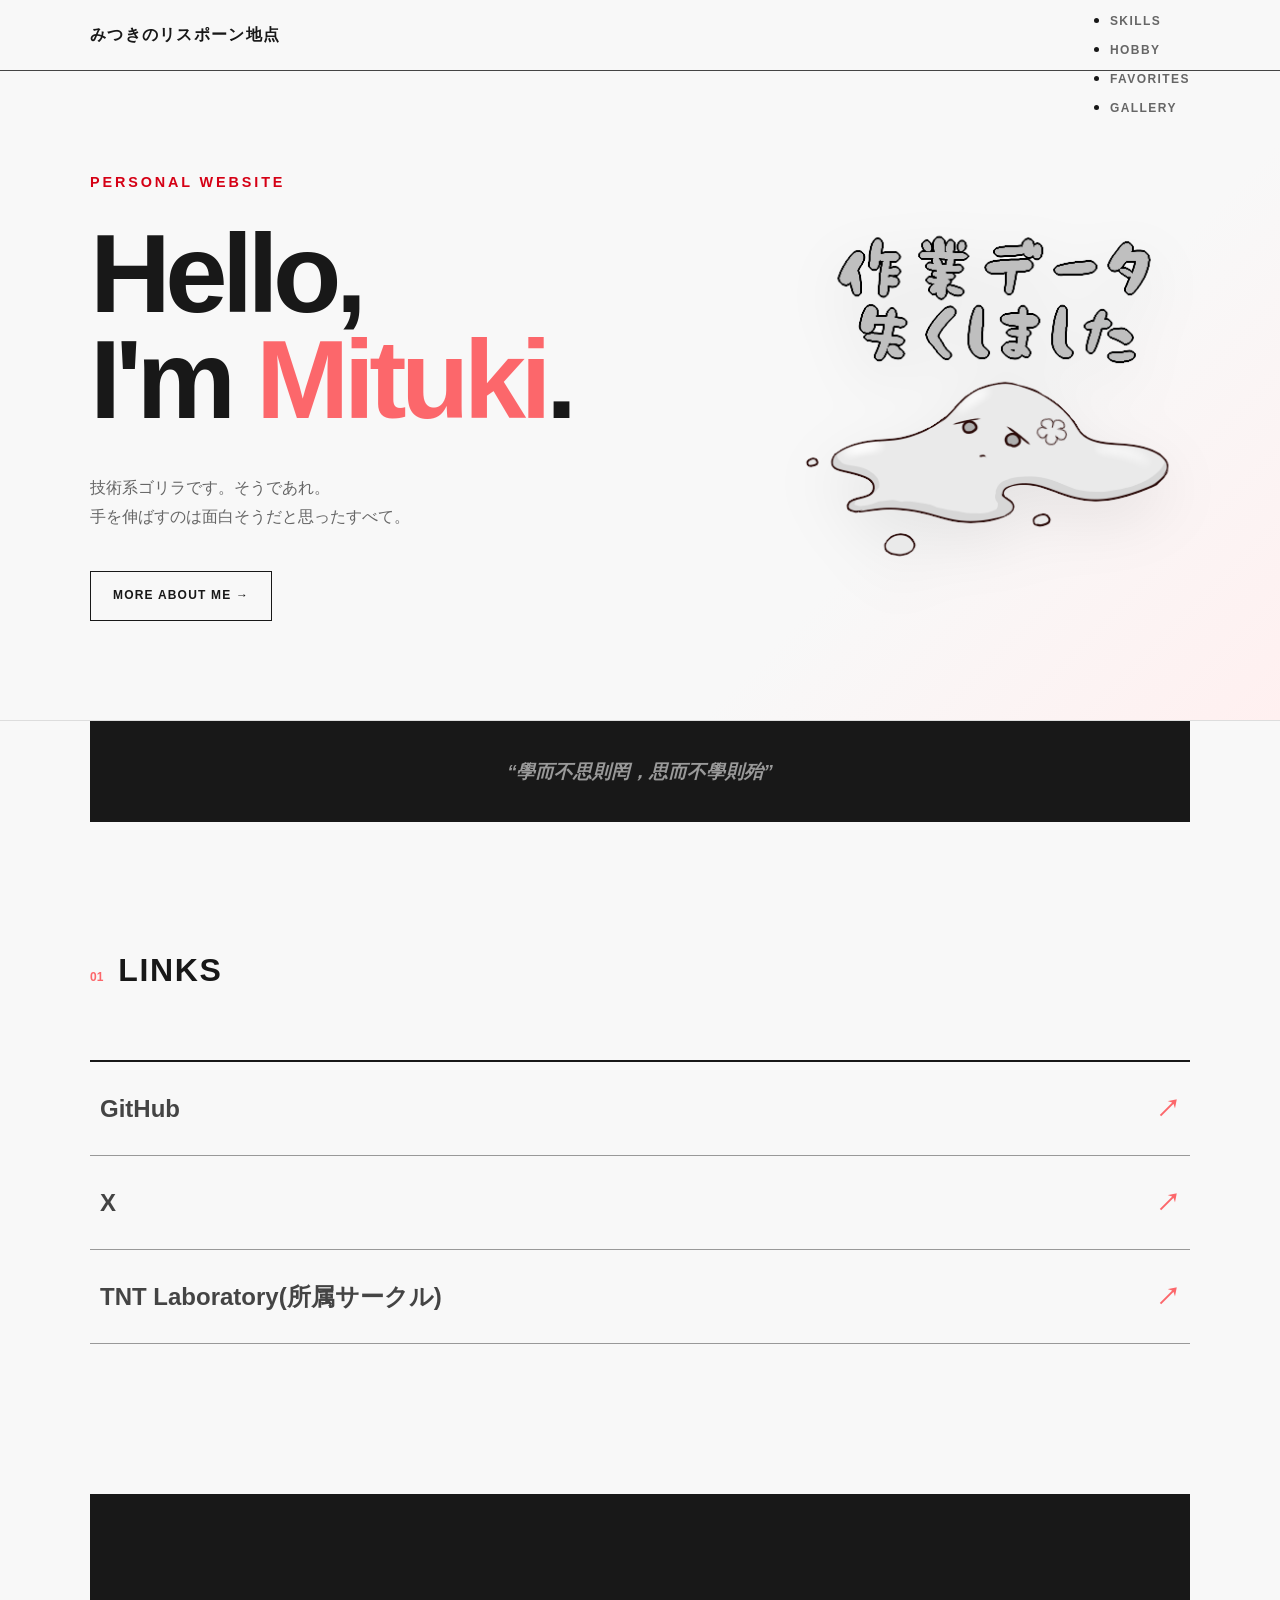
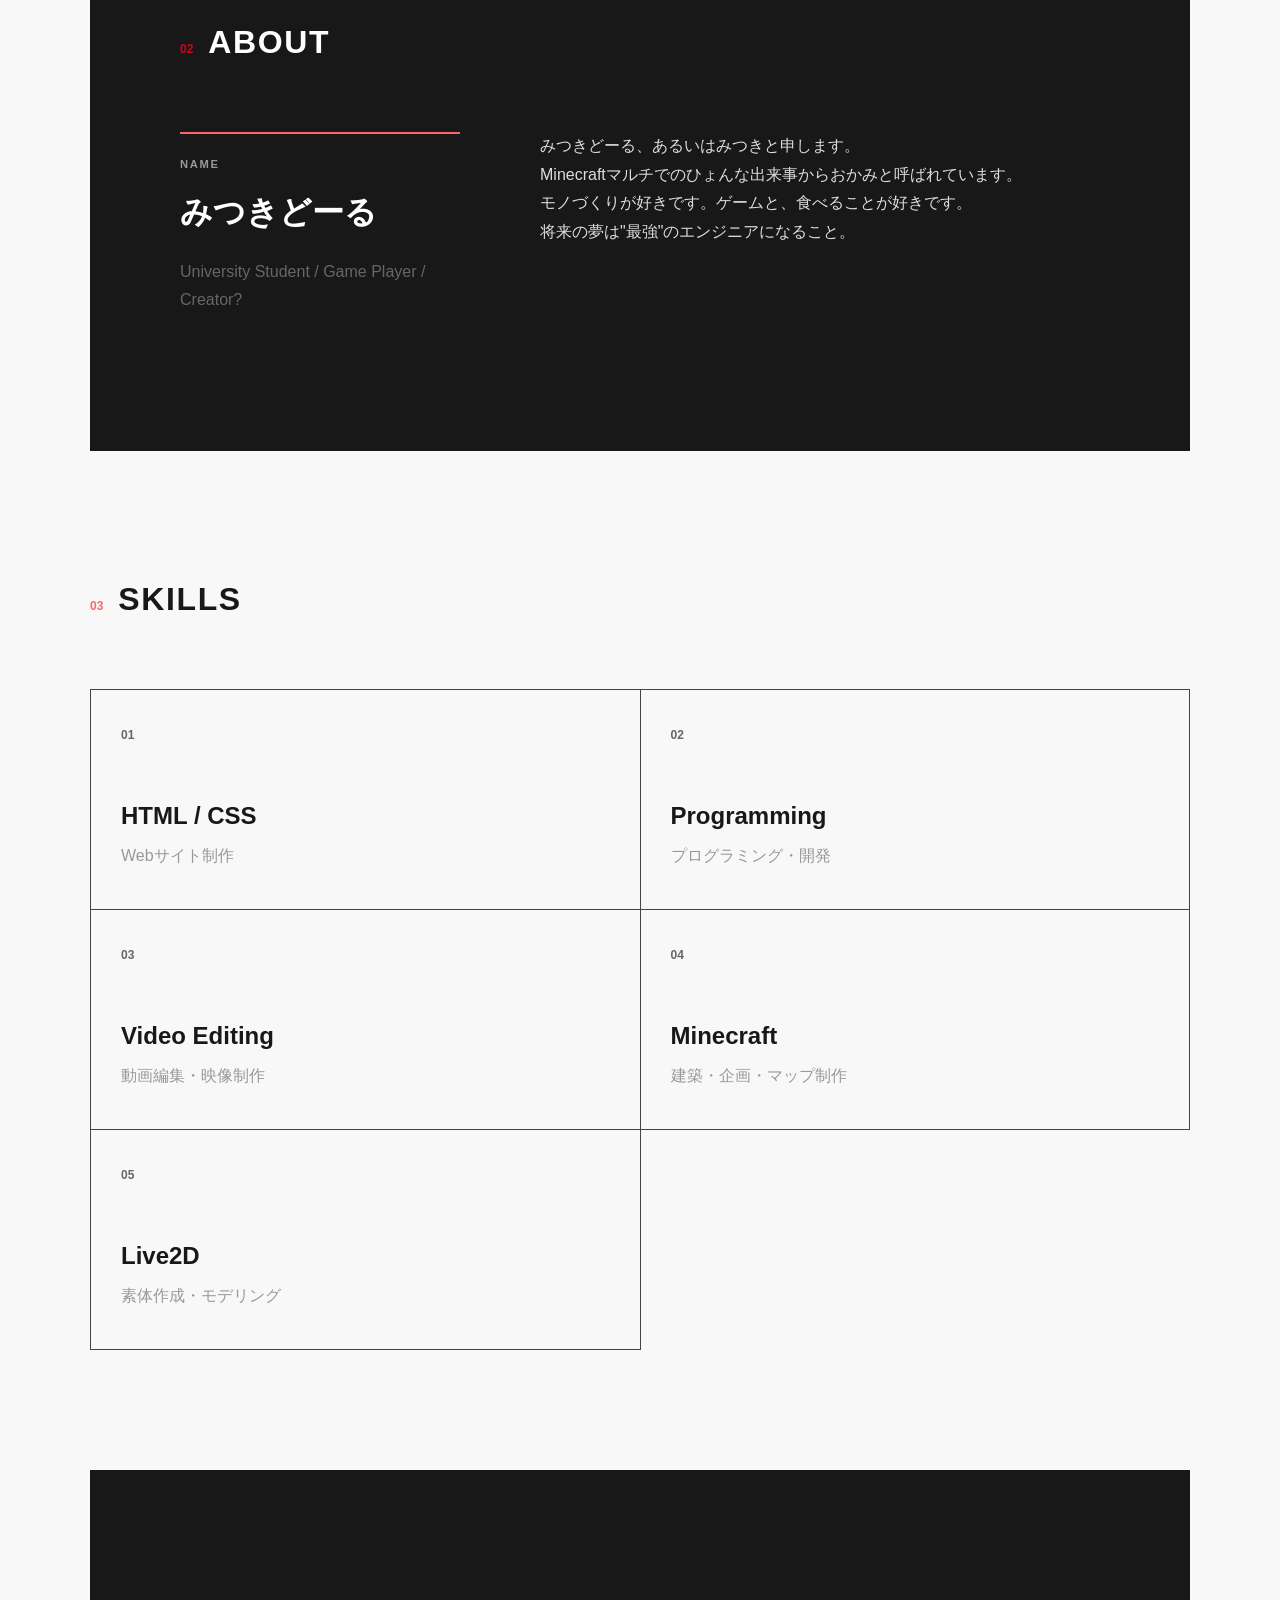
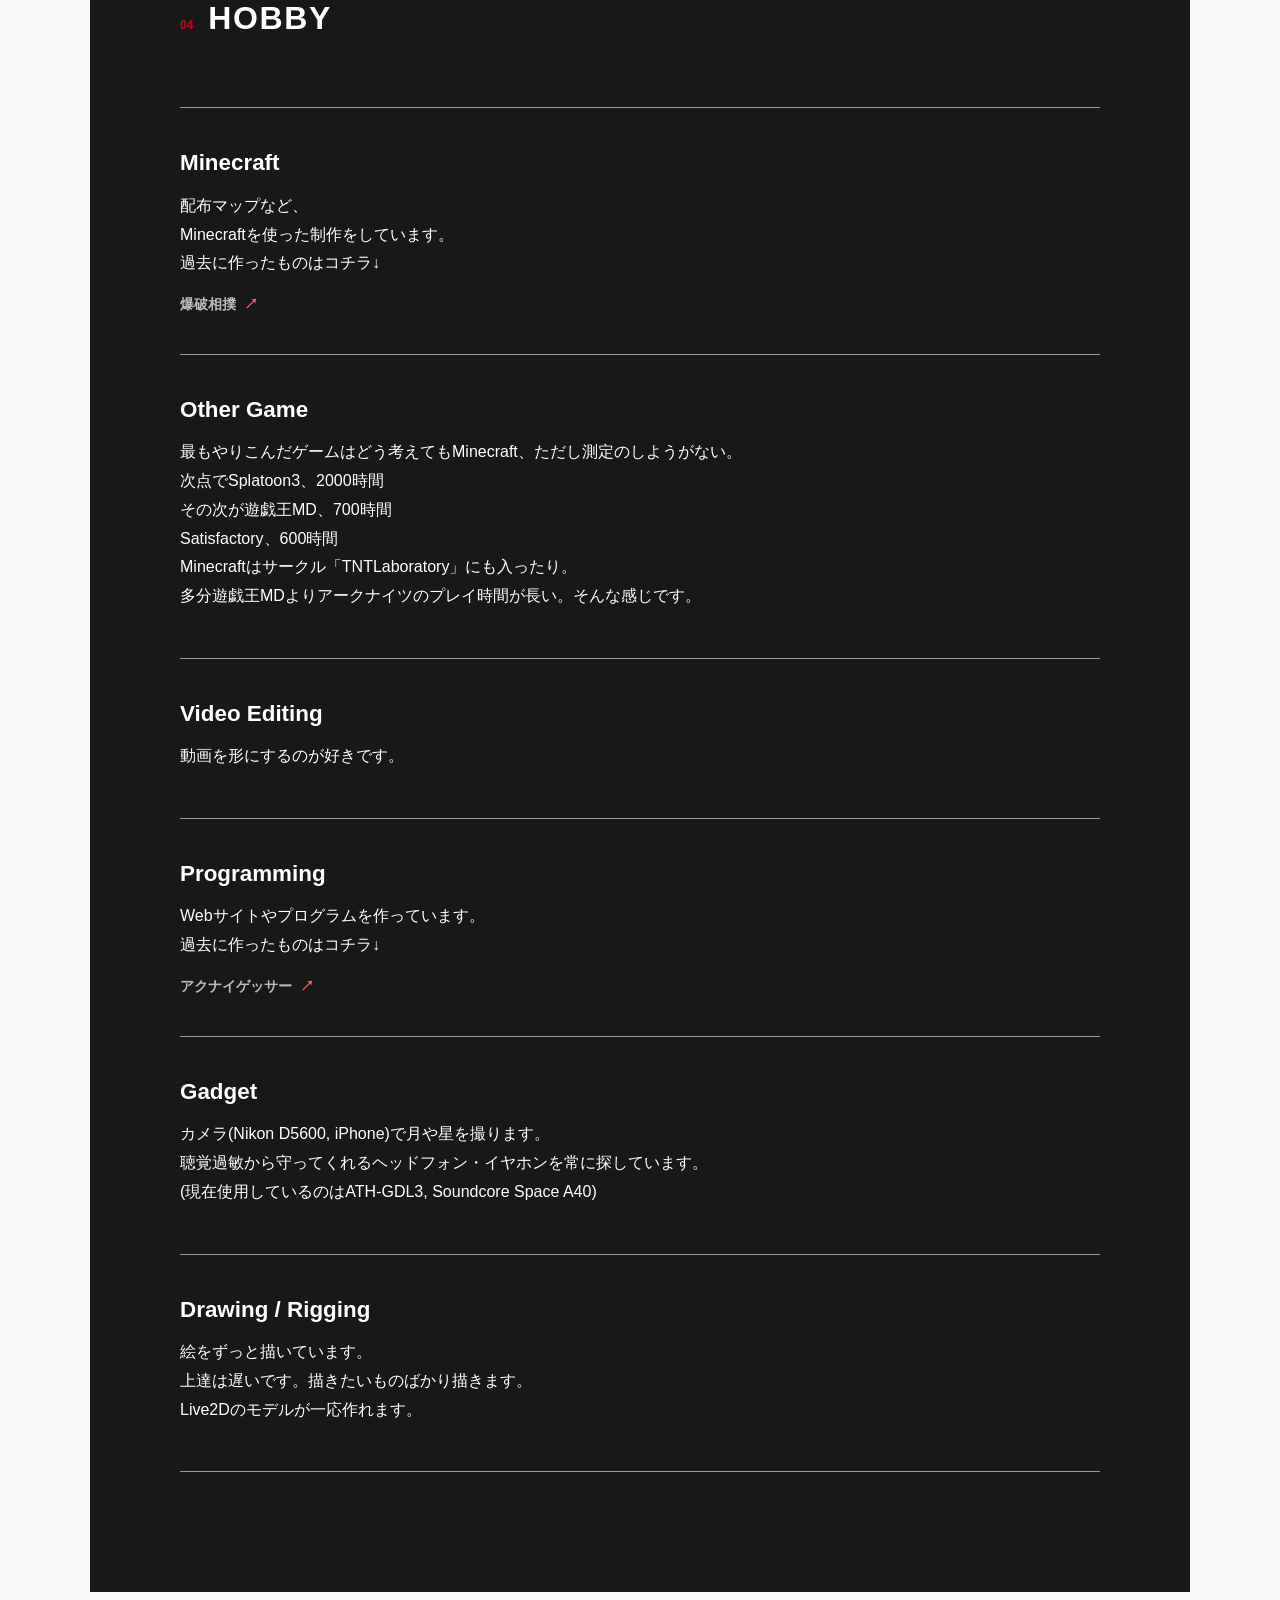
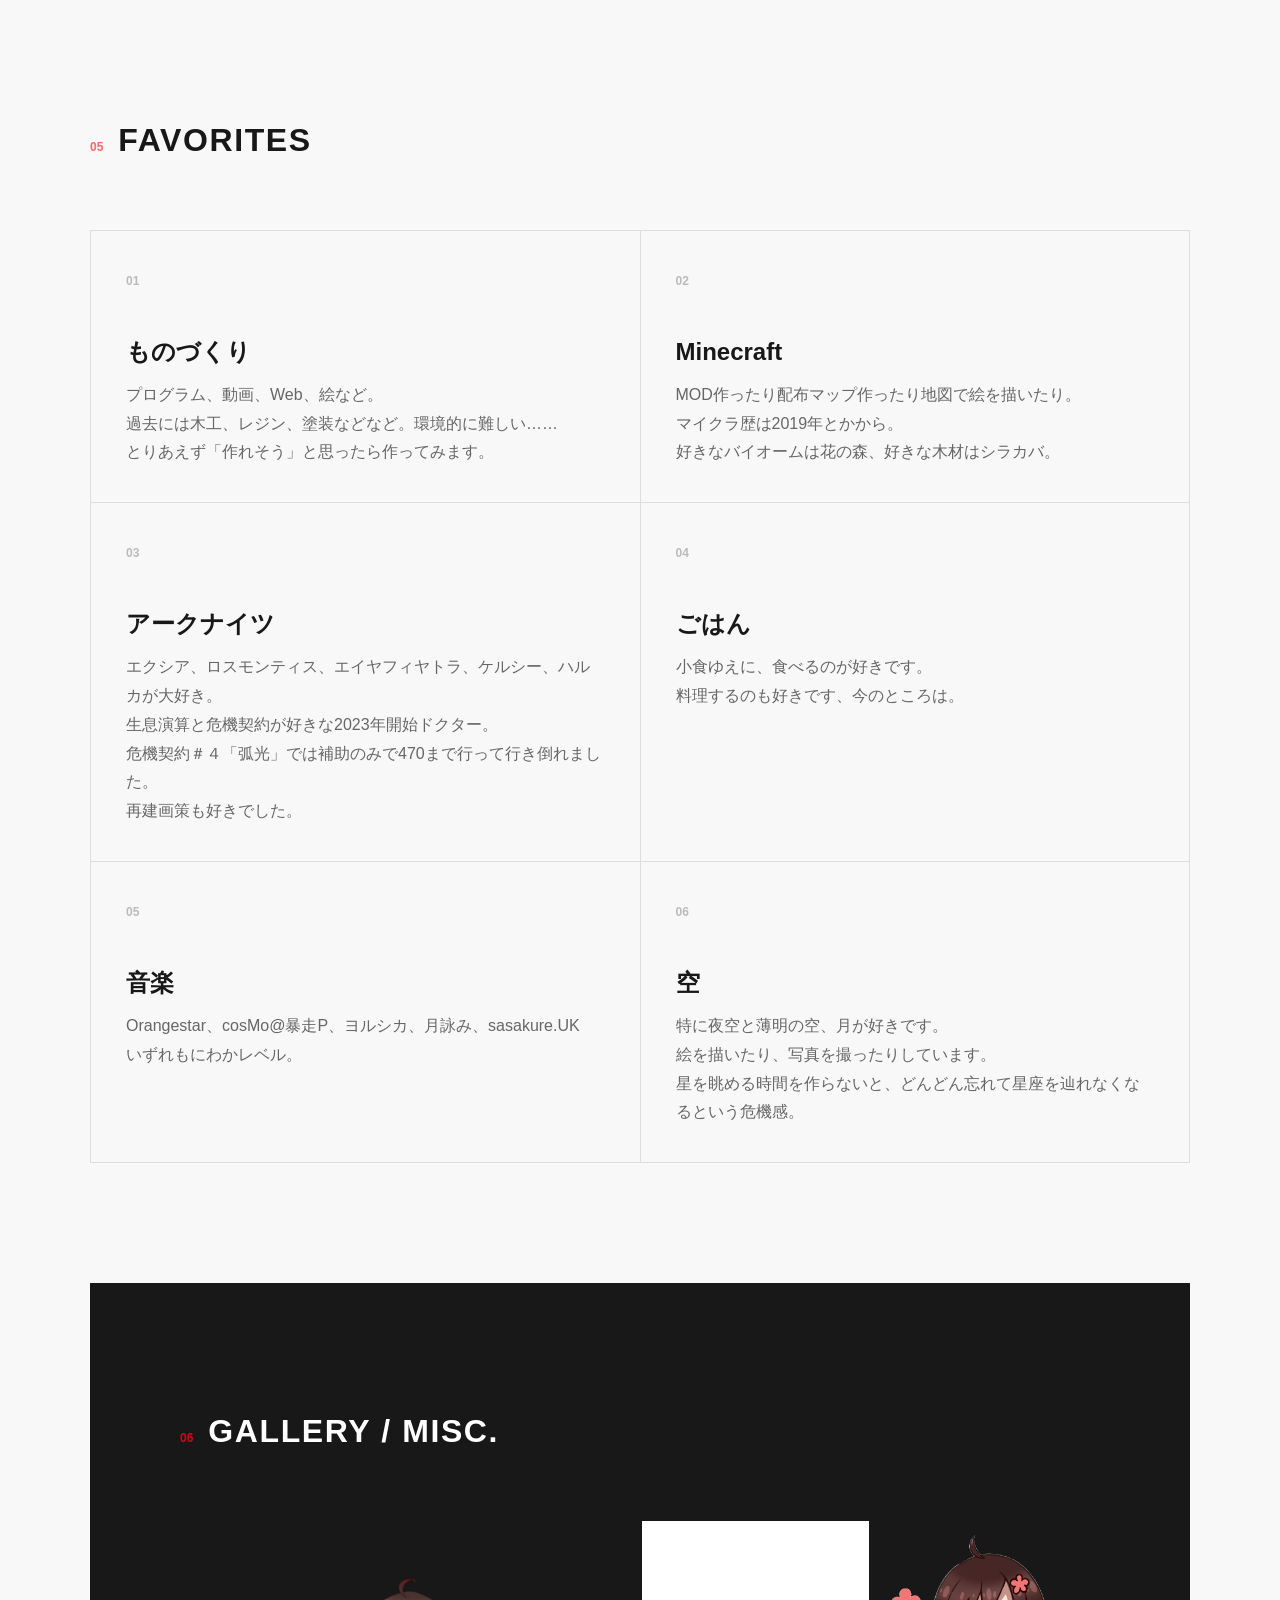
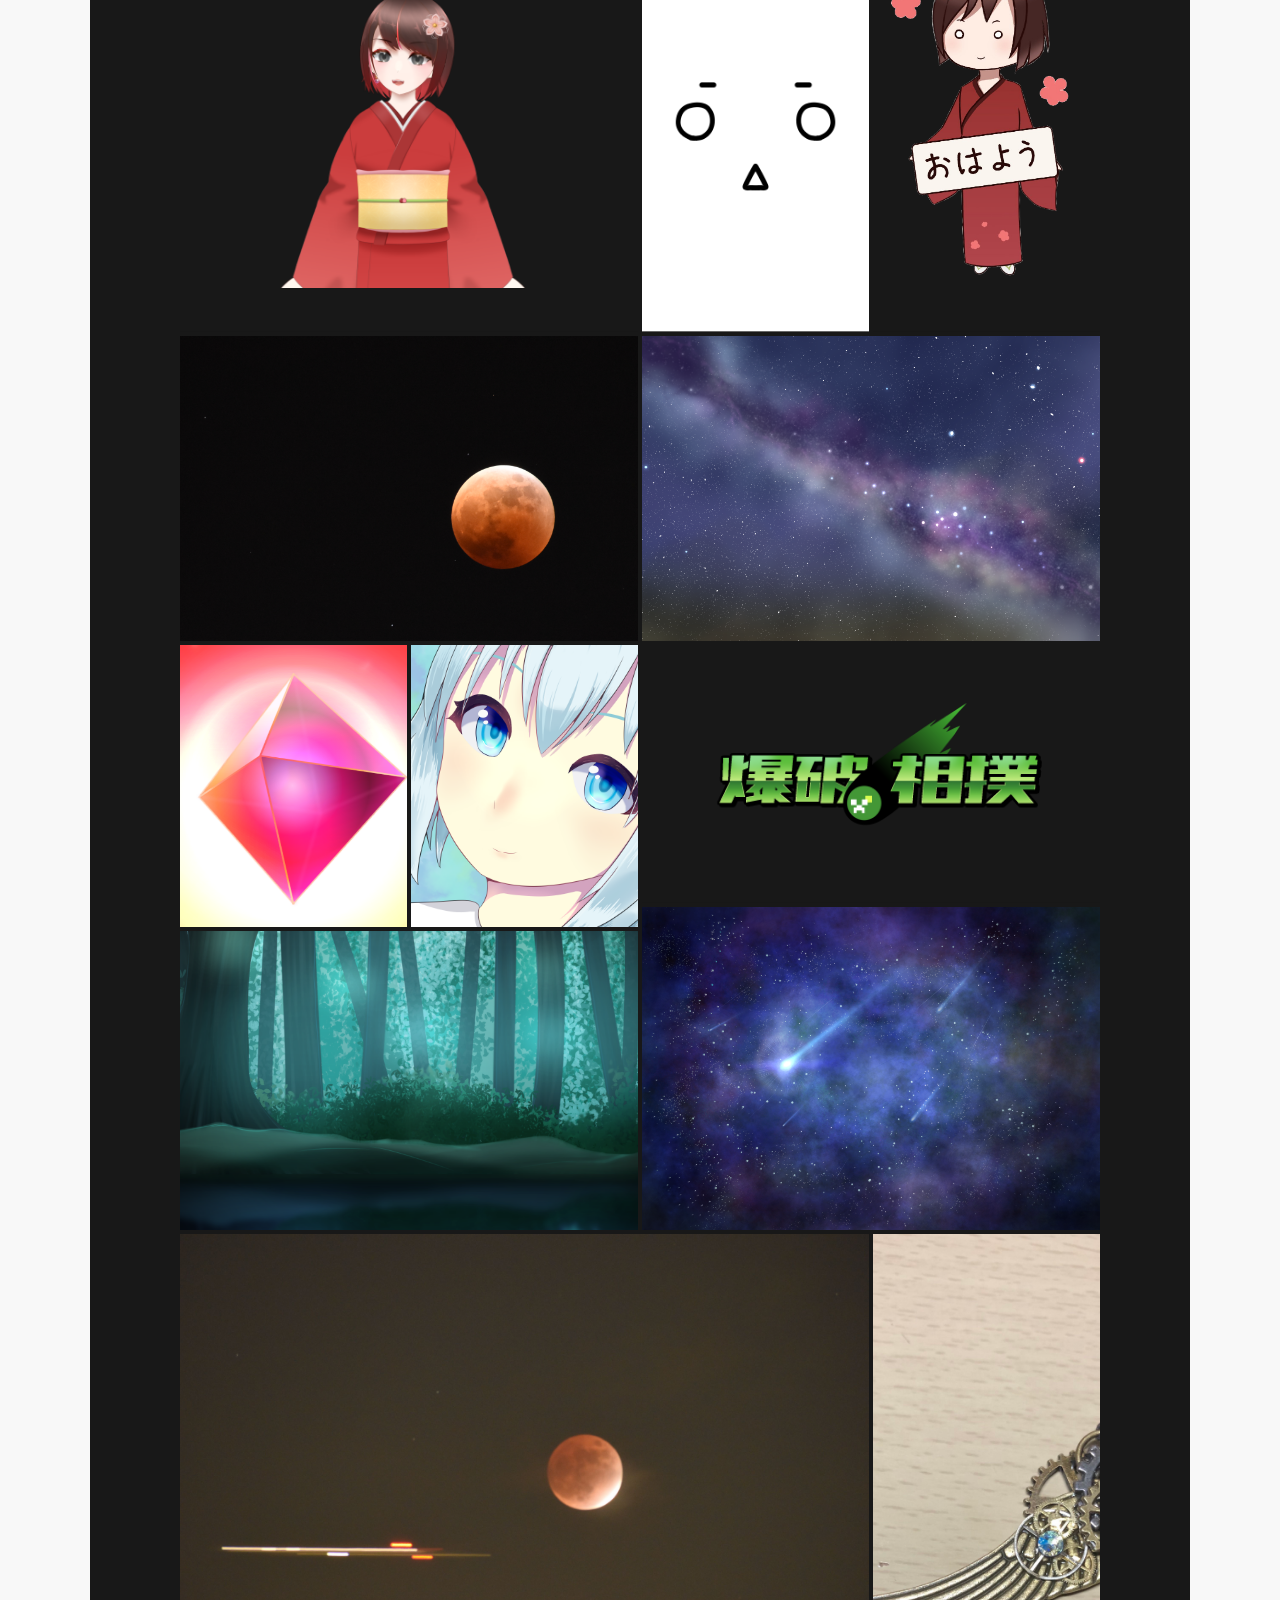
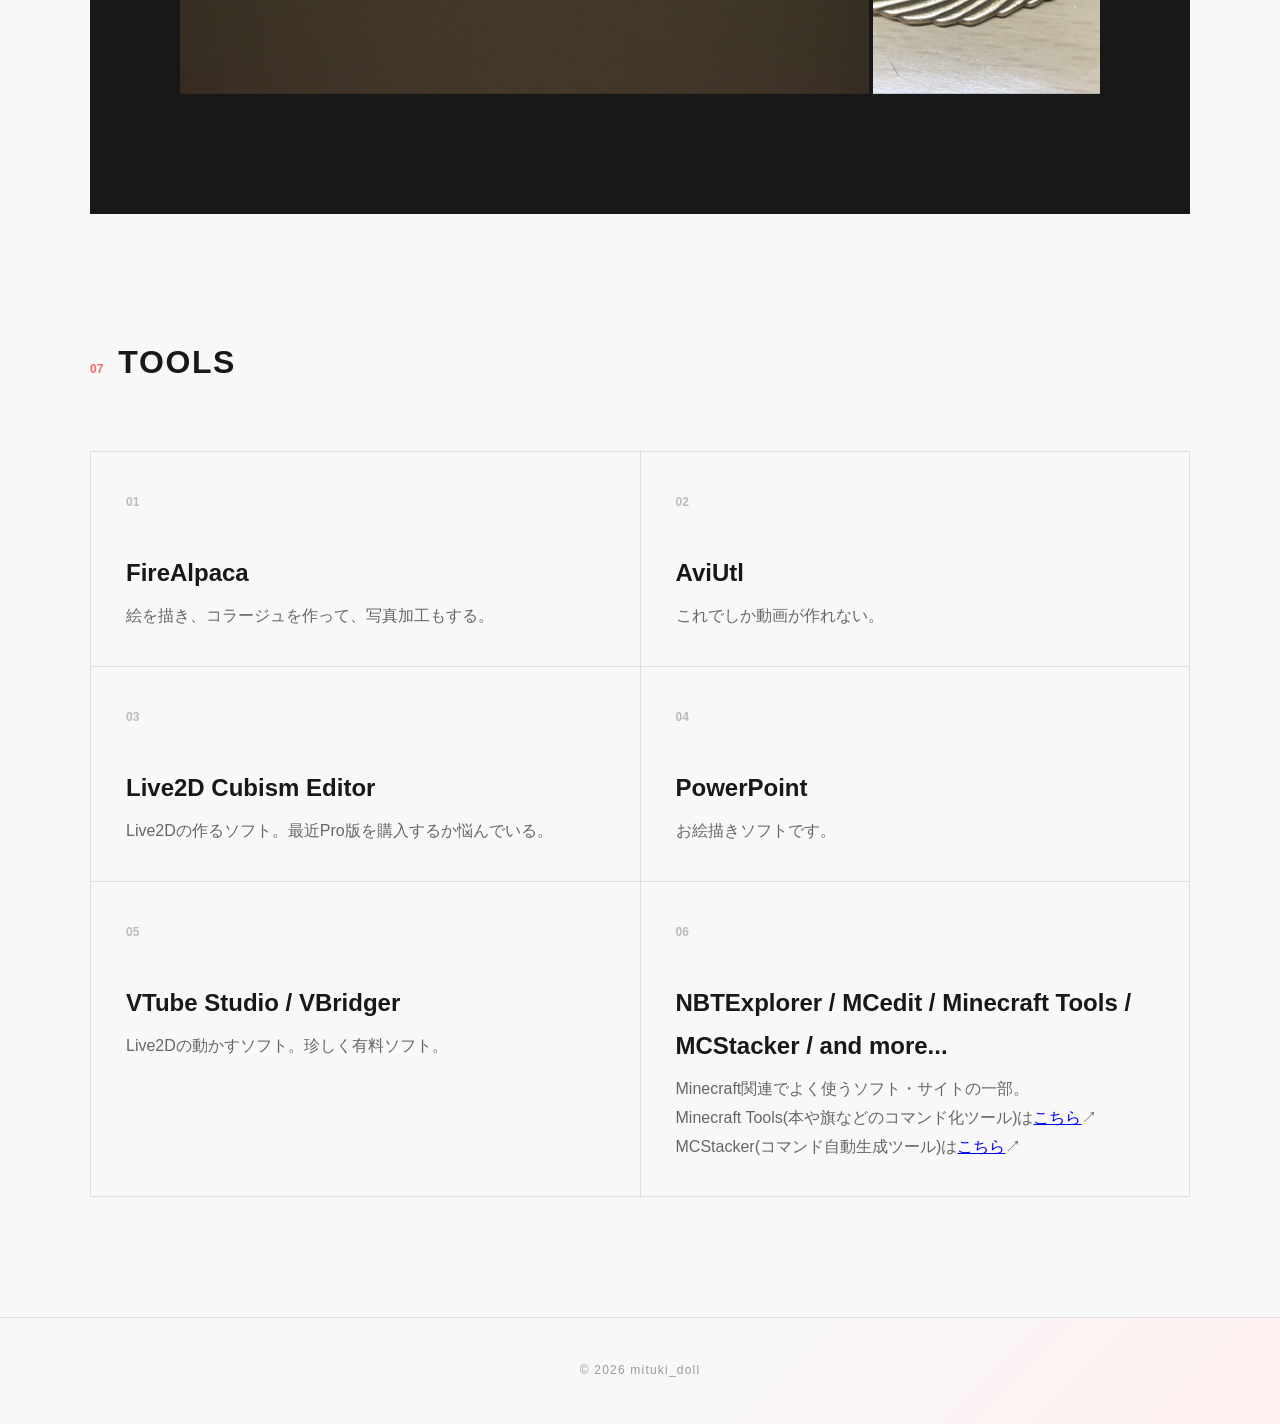
==== commit 2f54631b: "a" ====
--- a/index.html
+++ b/index.html
@@ -78,7 +78,7 @@
 
         <!-- sentence -->
 
-        <section id="sentence" class="sentence-section dark-section">
+        <section id="sentence" class="sentence-section dark-section section">
             <div class="alice">
                 <h3>“學而不思則罔，思而不學則殆”</h3>
             </div>
@@ -115,7 +115,7 @@
         
 
         <!-- About -->
-        <section id="about" class="about-section dark-section">
+        <section id="about" class="about-section dark-section section">
 
             <div class="section-title">
                 <span>02</span>
@@ -188,7 +188,7 @@
         </section>
 
         <!-- Hobby -->
-        <section id="hobby" class="hobby-section dark-section">
+        <section id="hobby" class="hobby-section dark-section section">
 
             <div class="section-title">
                 <span>04</span>
@@ -337,7 +337,7 @@
             </div>
         </section>
 
-        <section id="gallery" class="gallery-section dark-section">
+        <section id="gallery" class="gallery-section dark-section section">
             <div class="section-inner">
 
                 <div class="section-title">
--- a/common.css
+++ b/common.css
@@ -135,7 +135,7 @@
     position: fixed;
     right: -320px; /* 右から出てくる */
     top: 0;
-    width: 300px; /* スマホに収まるサイズ */
+    width: 100px; /* スマホに収まるサイズ */
     height: 100vh;
     padding-top: 60px;
     background-color: #fff;
@@ -161,6 +161,46 @@
     text-align: center;
     padding: 0 14px;
   }
+.nav_item a {
+    display: block;
+    padding: 8px 0;
+    border-bottom: 1px solid var(--color-primary);
+    text-decoration: none;
+    color: #333;
+  }
+.nav_item a:hover {
+    background-color: var(--color-primary-light);
+  }
+.hamburger_border {
+    position: absolute;
+    left: 11px;
+    width: 18px;
+    height: 2px;
+    background-color: var(--color-gray);
+    transition: all .6s;
+  }
+.hamburger_border_top {
+    top: 14px;
+  }
+  .hamburger_border_center {
+    top: 20px;
+  }
+  .hamburger_border_bottom {
+    top: 26px;
+  }
+  .black_bg {
+    position: fixed;
+    left: 0;
+    top: 0;
+    width: 100vw;
+    height: 100vh;
+    z-index: 100;
+    background-color: var(--color-border-dark);
+    opacity: 0;
+    visibility: hidden;
+    transition: all .6s;
+    cursor: pointer;
+  }
 
 .nav-open .nav {
     right: 0;
@@ -720,12 +760,10 @@
 
     grid-template-columns:
         repeat(4, minmax(0, 1fr));
-
-    grid-auto-rows: 160px;
+        
 
     gap: 4px;
 }
-
 
 /* =========================
    Gallery Item
@@ -774,6 +812,13 @@
     filter: brightness(0.7);
 }
 
+@media (hover: none) {
+    .gallery-item:hover img {
+        transform: none;
+        filter: none;
+    }
+}
+
 .gallery-caption h3 {
     margin: 0 0 5px;
 
@@ -832,24 +877,30 @@
 
 .gallery-slideshow {
     position: relative;
+    min-width: 0;
+    min-height: 0;
+    overflow: hidden;
+}
+
+.gallery-slideshow .gallery-slide {
+    position: absolute;
+
+    top: 0;
+    left: 0;
+
     width: 100%;
     height: 100%;
-    overflow: hidden;
-}
-
-.gallery-slide {
-    position: absolute;
-    inset: 0;
-
-    width: 100%;
-    height: 100%;
-    object-fit: cover;
+
+    object-fit: contain;
+    object-position: center;
+
+    margin: 0;
+    transform: none;
 
     opacity: 0;
-    transition: opacity 0.5s ease;
-}
-
-.gallery-slide.active {
+}
+
+.gallery-slideshow .gallery-slide.active {
     opacity: 1;
 }
 
@@ -1130,11 +1181,6 @@
         grid-template-columns: 1fr;
     }
 
-    .gallery-grid {
-        grid-template-columns: repeat(2, minmax(0, 1fr));
-    }
-
-
     .hobby-item {
         grid-template-columns: minmax(0, 1fr);
         gap: 15px;
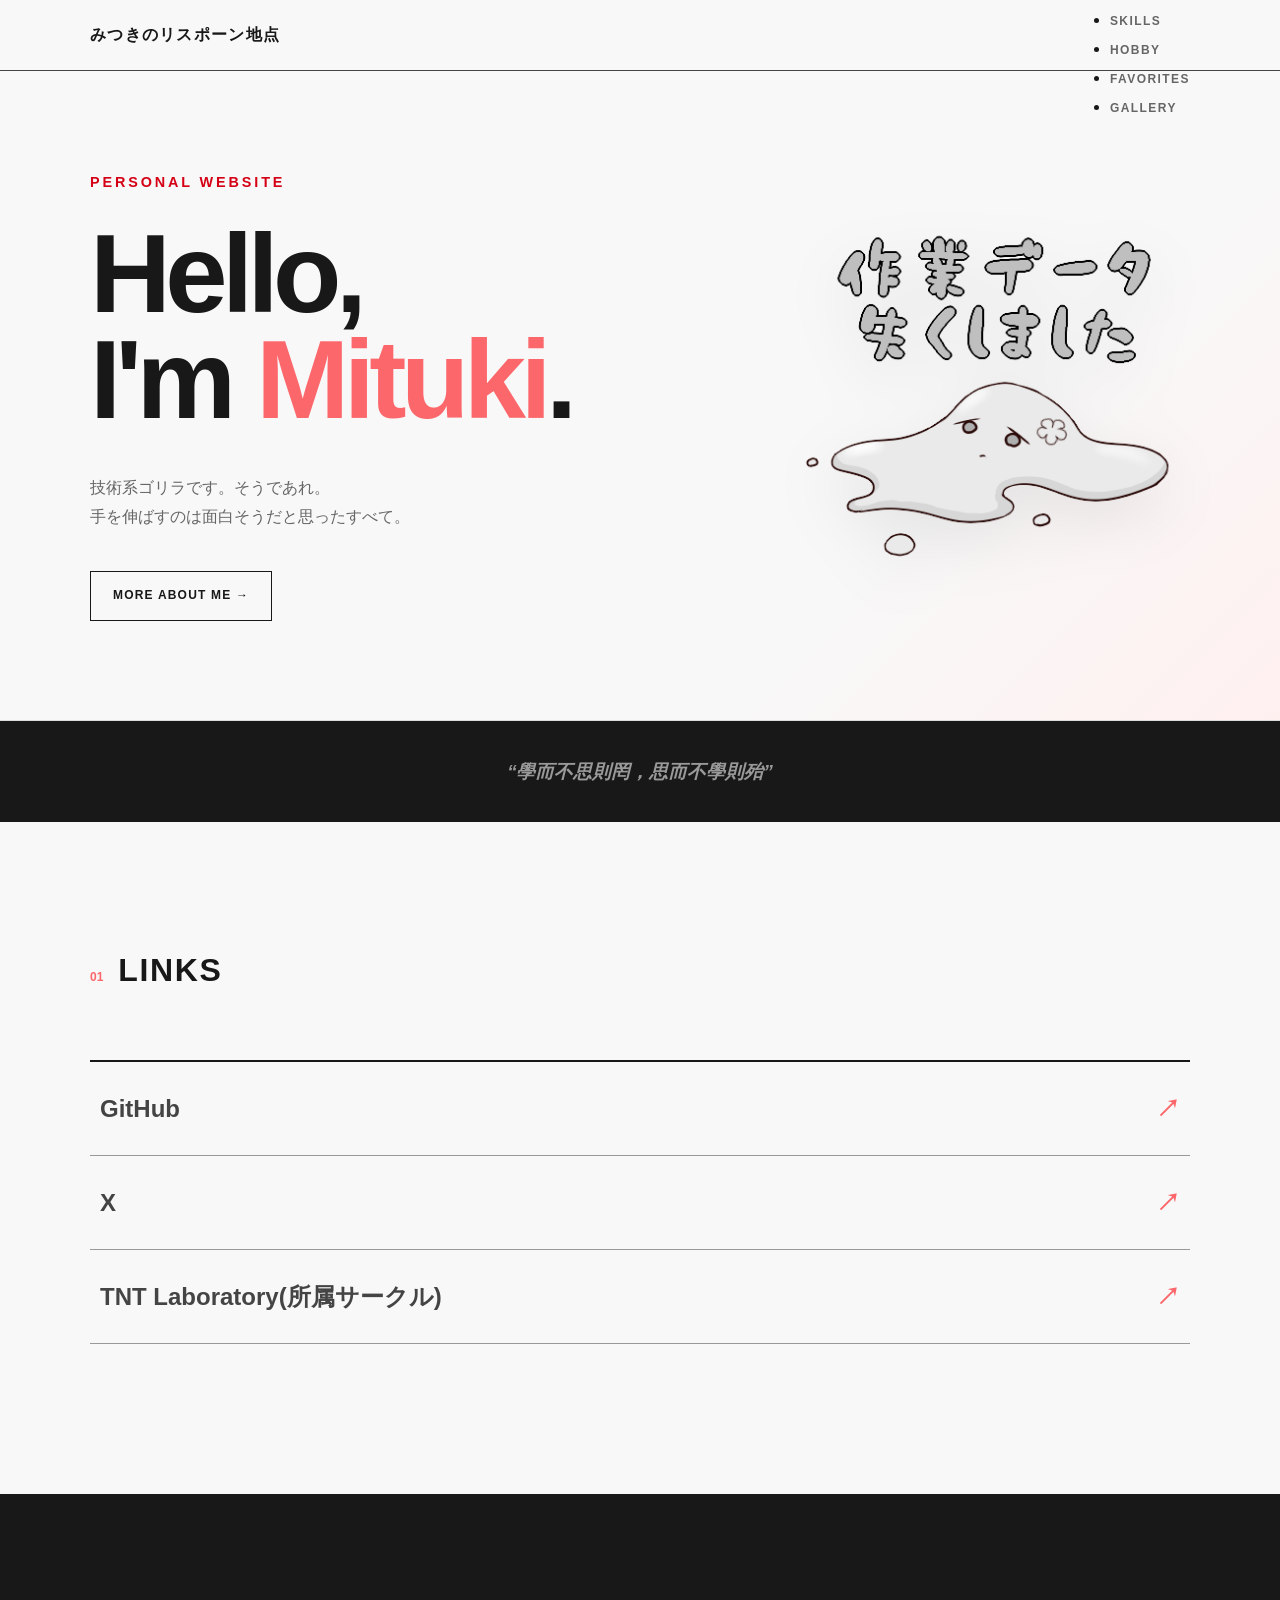
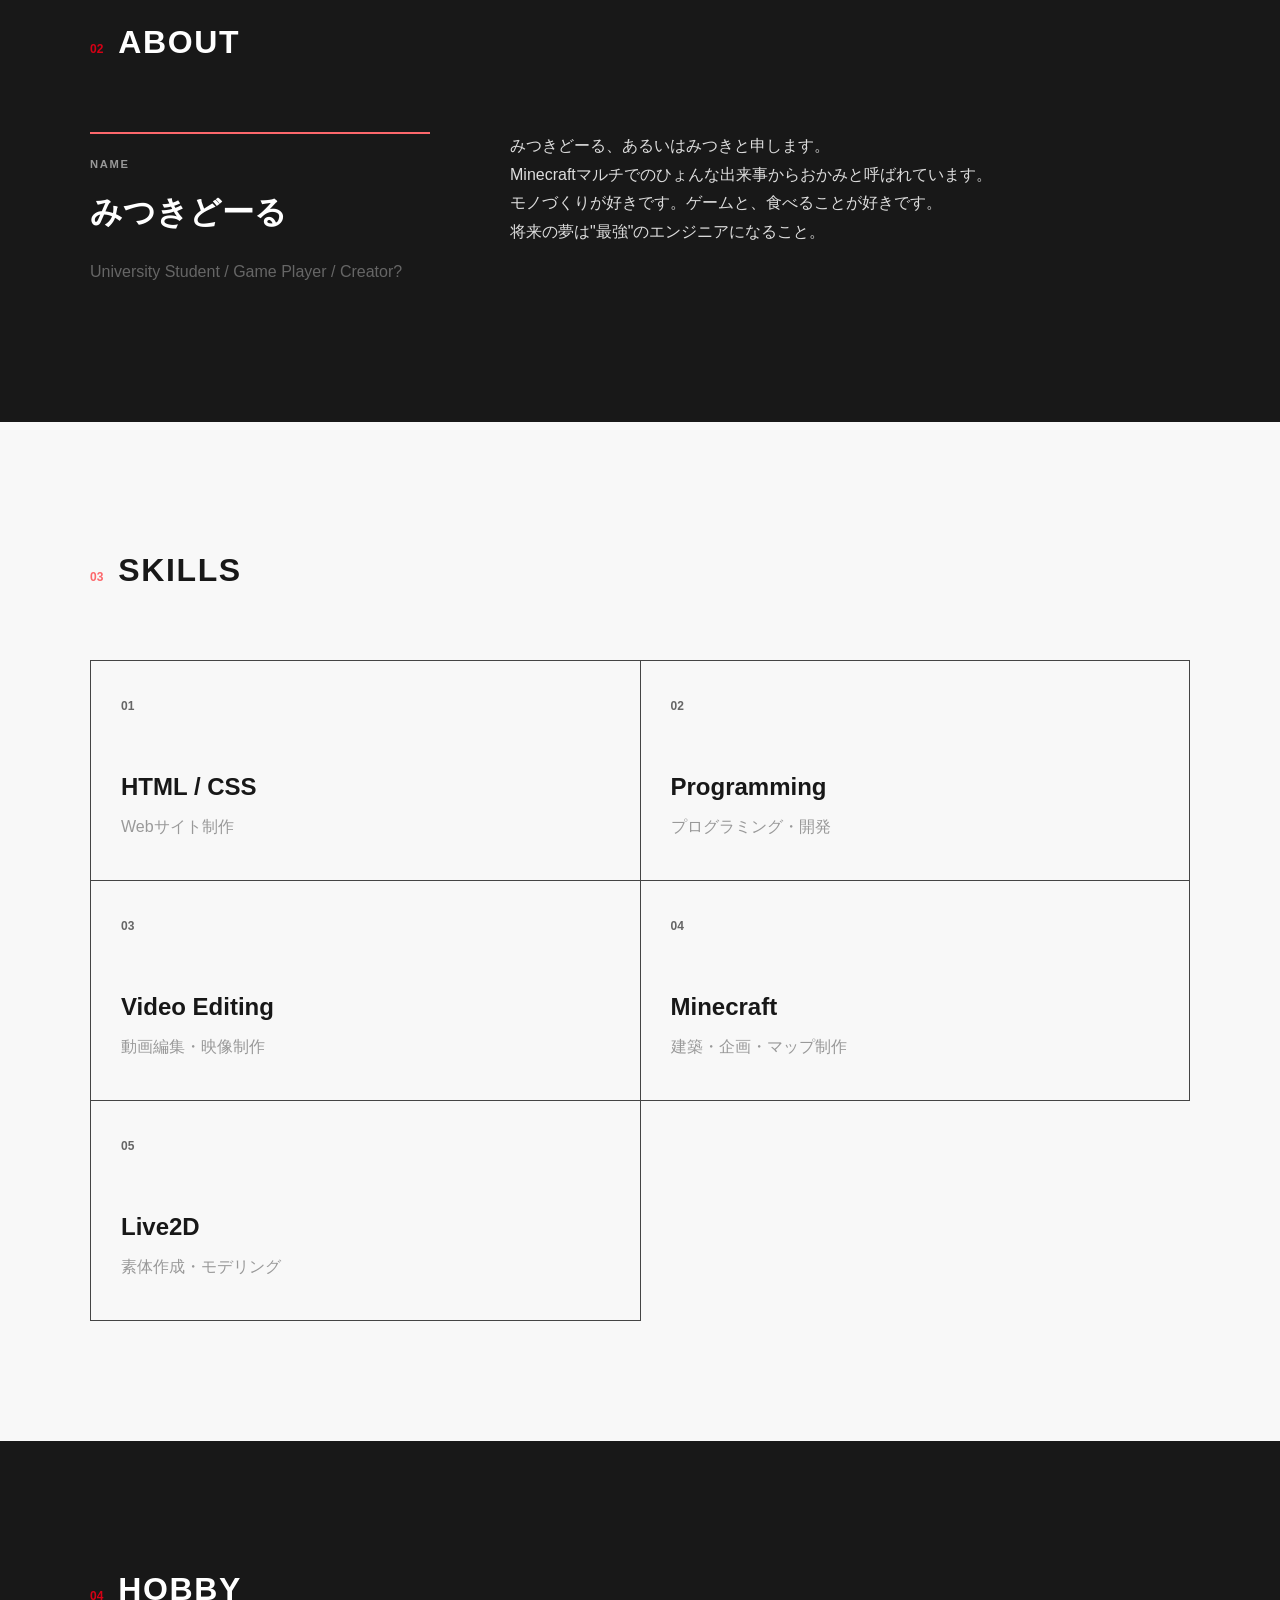
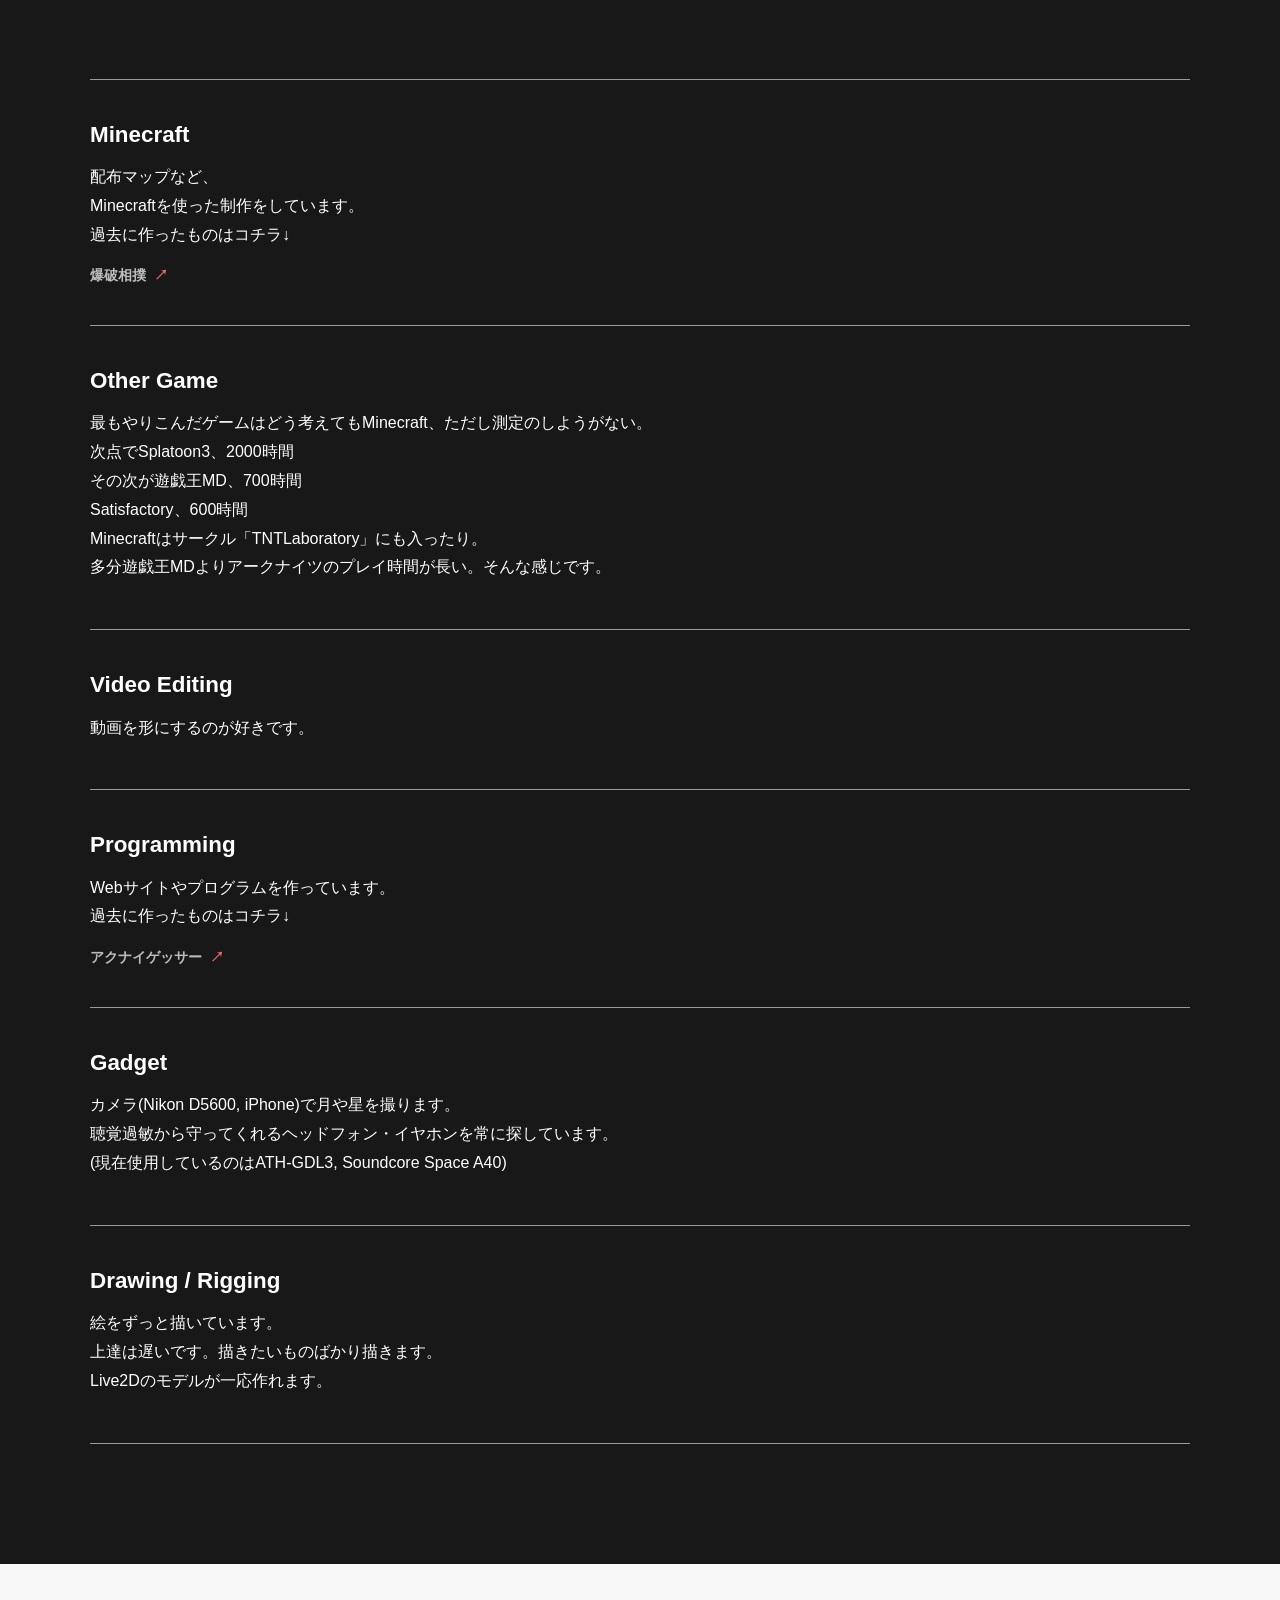
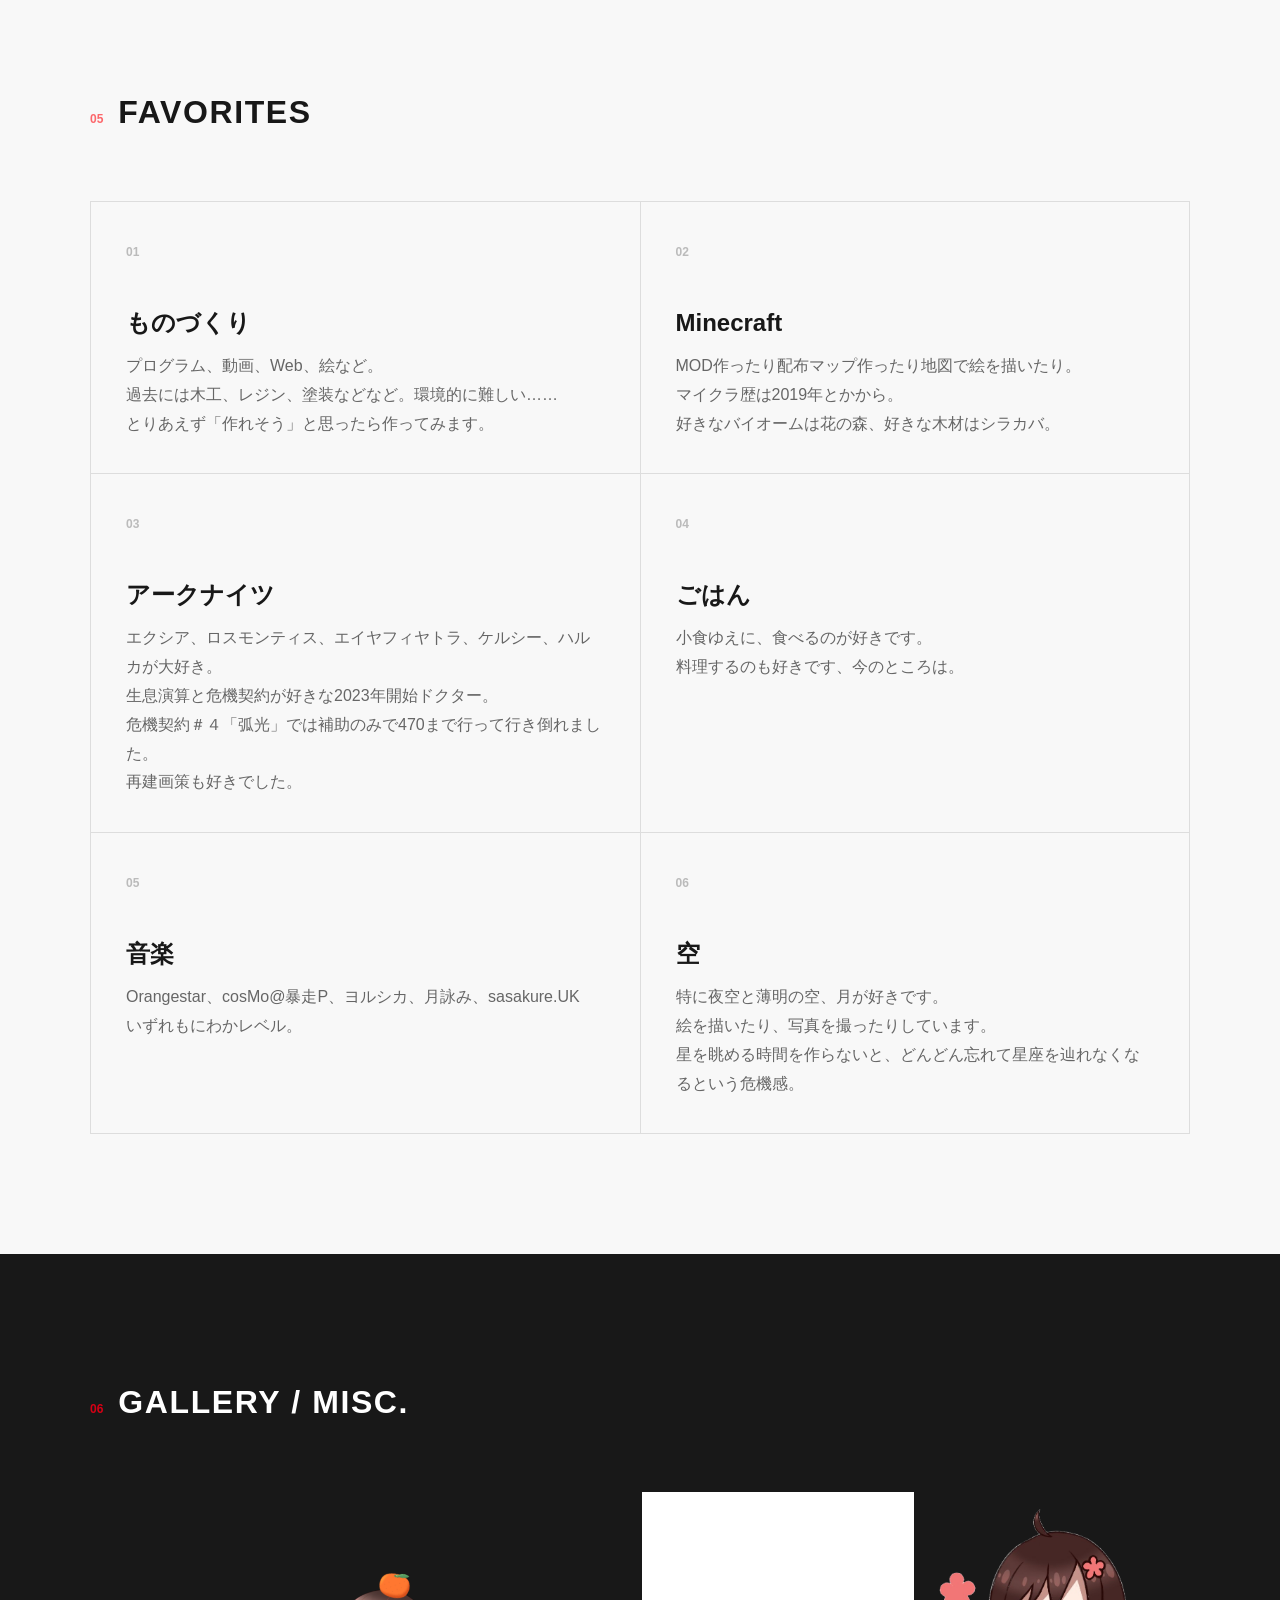
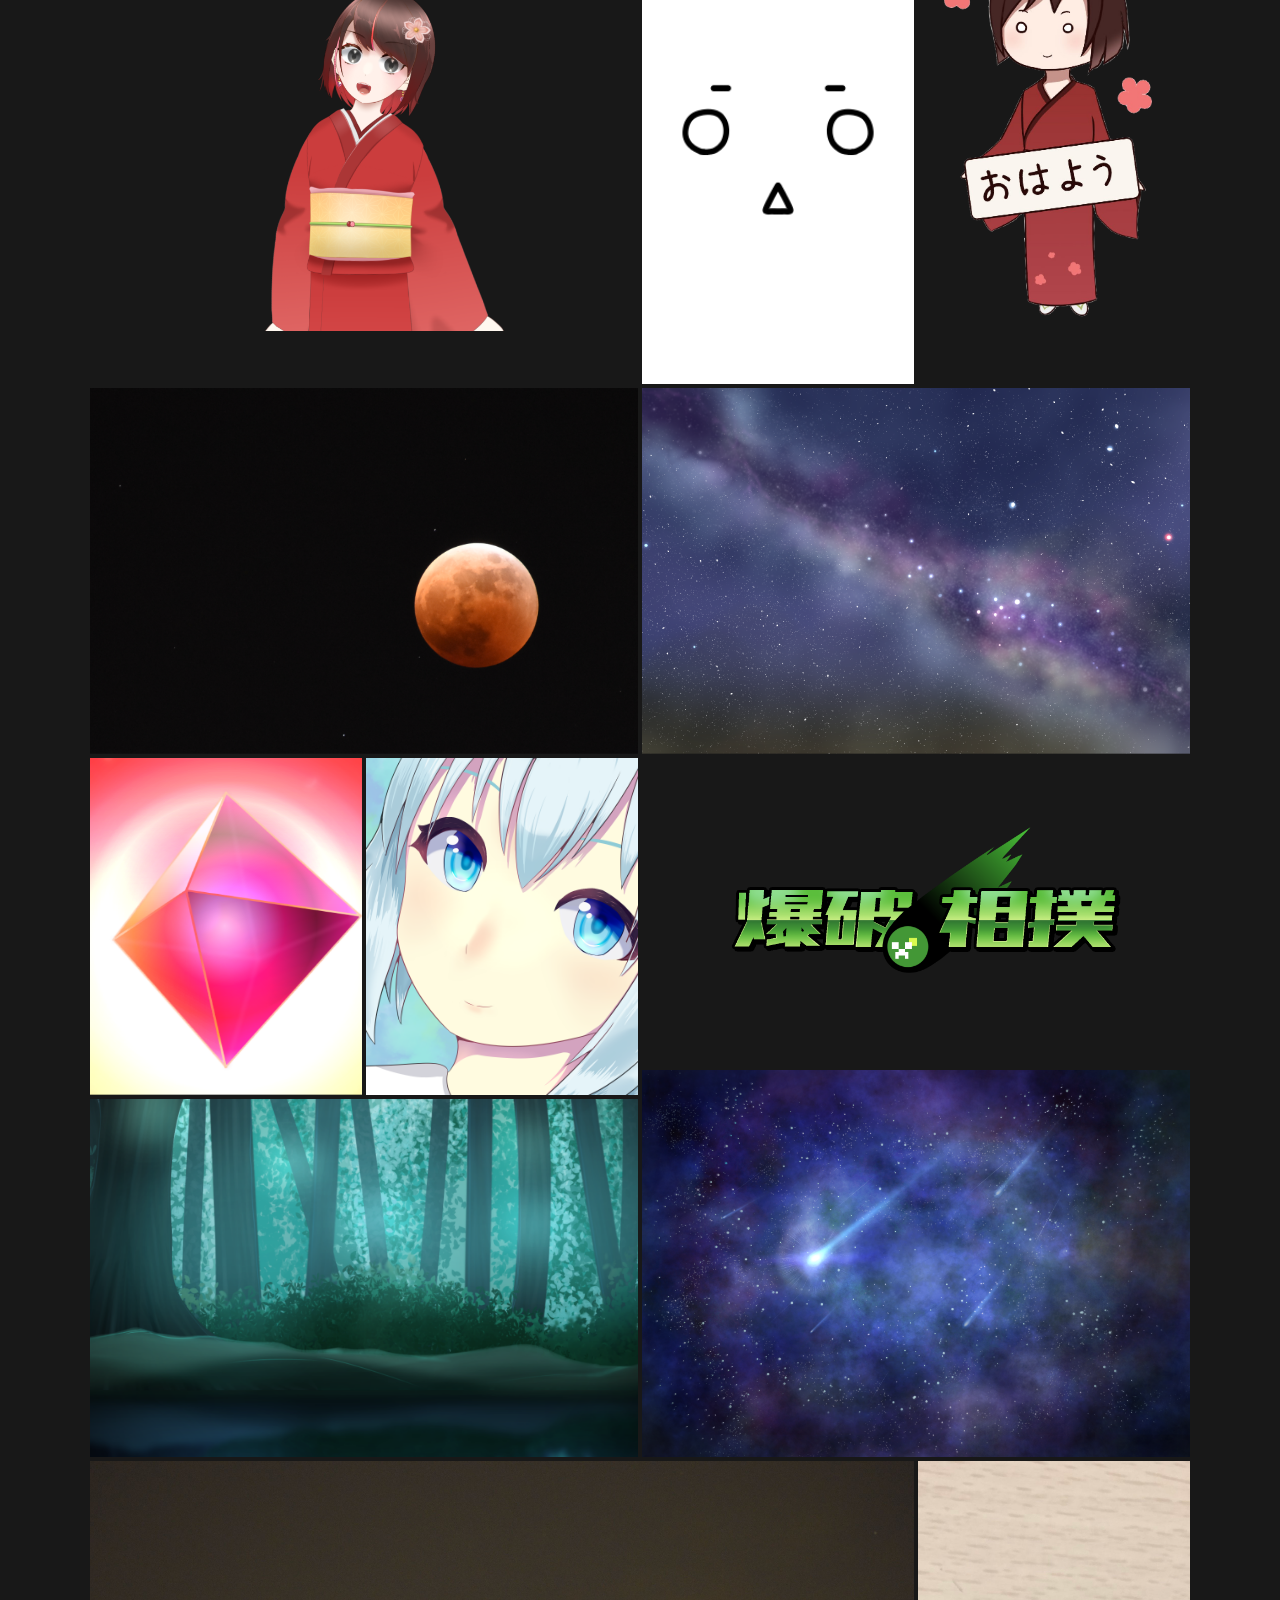
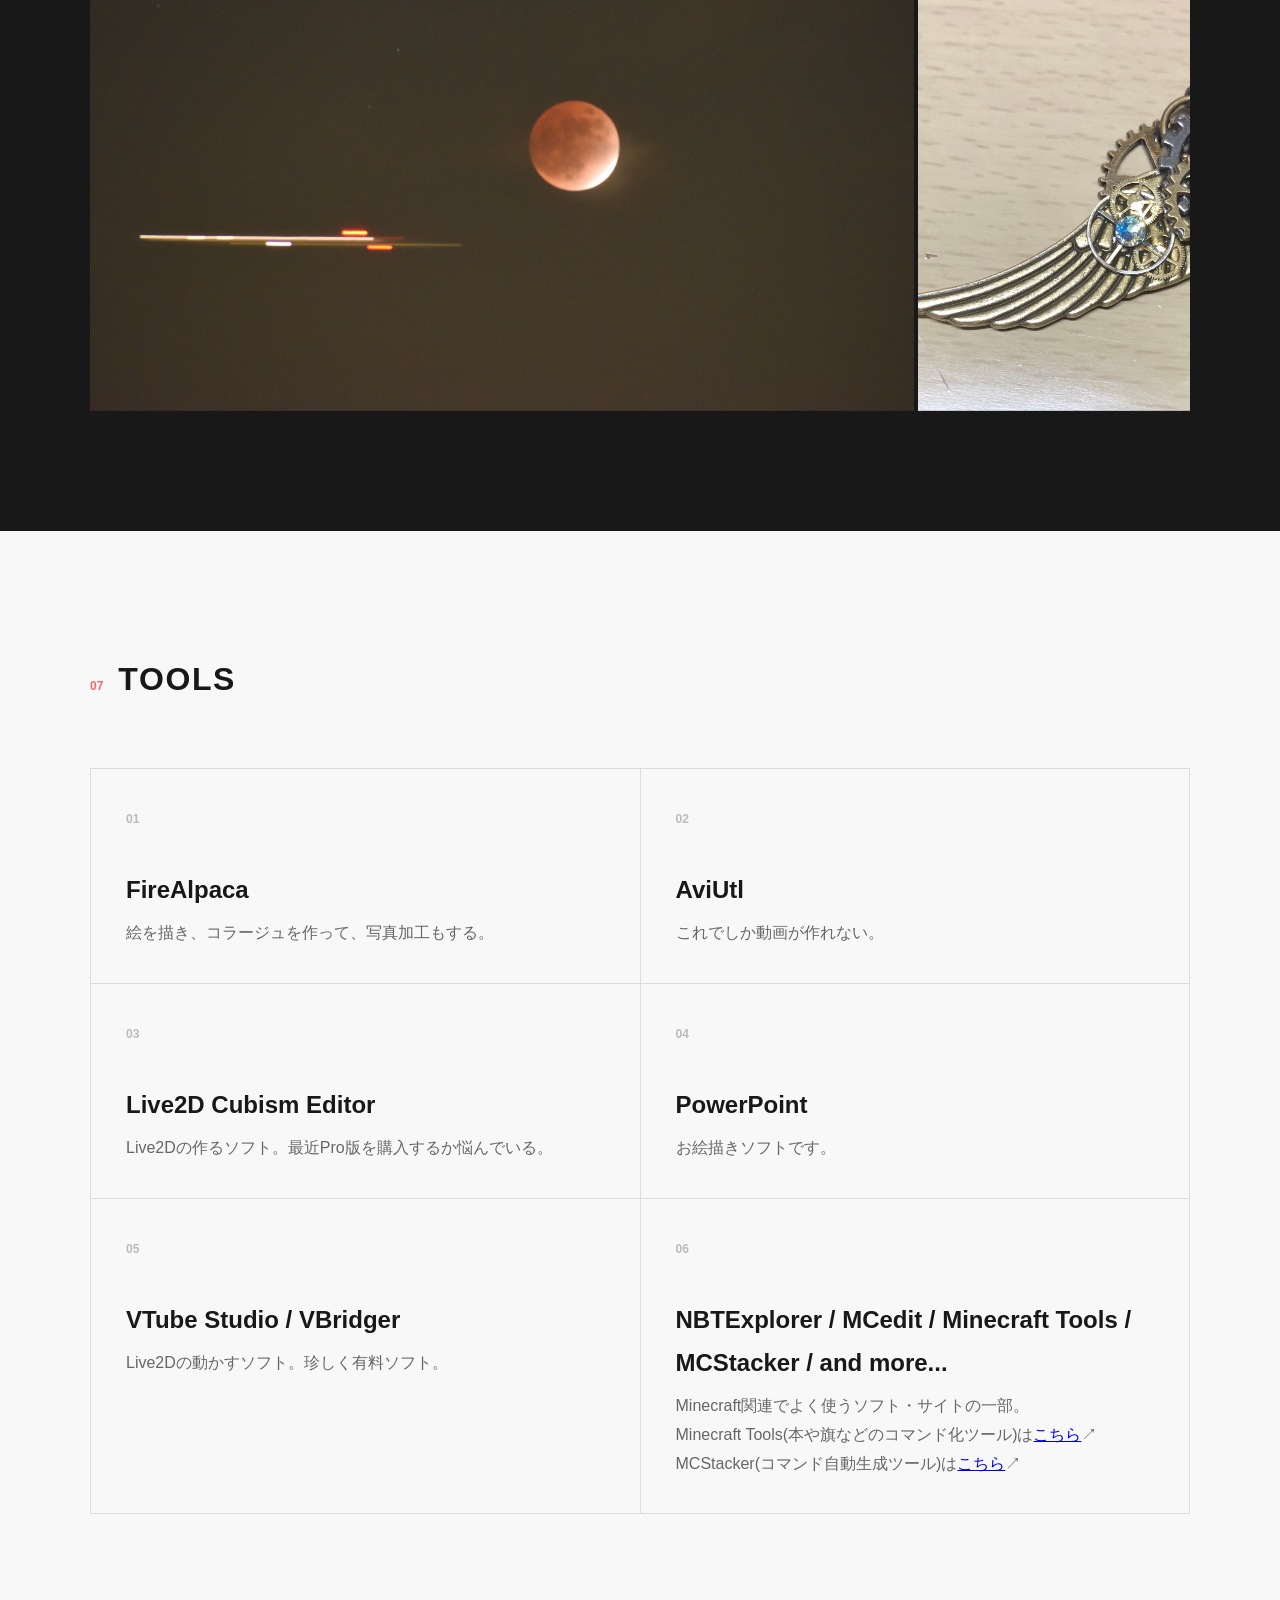
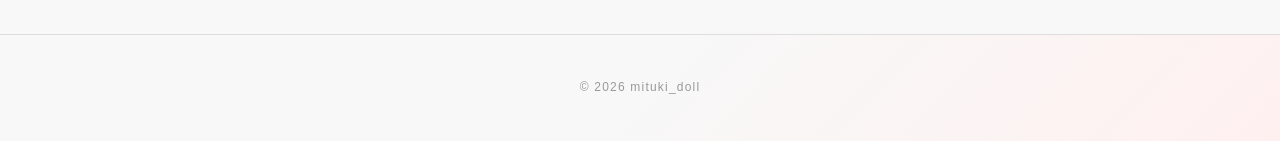
==== commit 04533d63: "調整" ====
--- a/index.html
+++ b/index.html
@@ -42,7 +42,7 @@
             <span class="hamburger_border hamburger_border_center"></span>
             <span class="hamburger_border hamburger_border_bottom"></span>
         </div>
-    <div class="black_bg" id="js-black-bg"></div>
+  <div class="black_bg" id="js-black-bg"></div>
     </header>
 
     <main>
@@ -78,7 +78,7 @@
 
         <!-- sentence -->
 
-        <section id="sentence" class="sentence-section dark-section section">
+        <section id="sentence" class="sentence-section dark-section">
             <div class="alice">
                 <h3>“學而不思則罔，思而不學則殆”</h3>
             </div>
@@ -115,7 +115,7 @@
         
 
         <!-- About -->
-        <section id="about" class="about-section dark-section section">
+        <section id="about" class="about-section dark-section">
 
             <div class="section-title">
                 <span>02</span>
@@ -188,7 +188,7 @@
         </section>
 
         <!-- Hobby -->
-        <section id="hobby" class="hobby-section dark-section section">
+        <section id="hobby" class="hobby-section dark-section">
 
             <div class="section-title">
                 <span>04</span>
@@ -337,7 +337,7 @@
             </div>
         </section>
 
-        <section id="gallery" class="gallery-section dark-section section">
+        <section id="gallery" class="gallery-section dark-section">
             <div class="section-inner">
 
                 <div class="section-title">
--- a/common.css
+++ b/common.css
@@ -24,6 +24,7 @@
 * {
     box-sizing: border-box;
 }
+
 
 html {
     scroll-behavior: smooth;
@@ -130,10 +131,10 @@
 
 /*ヘッダーのハンバーガー*/
 
-@media only screen and (max-width: 768px) {
+@media only screen and (max-width: 700px) {
 .nav {
     position: fixed;
-    right: -320px; /* 右から出てくる */
+    right: -100px; /* 右から出てくる */
     top: 0;
     width: 100px; /* スマホに収まるサイズ */
     height: 100vh;
@@ -760,7 +761,7 @@
 
     grid-template-columns:
         repeat(4, minmax(0, 1fr));
-        
+
 
     gap: 4px;
 }
